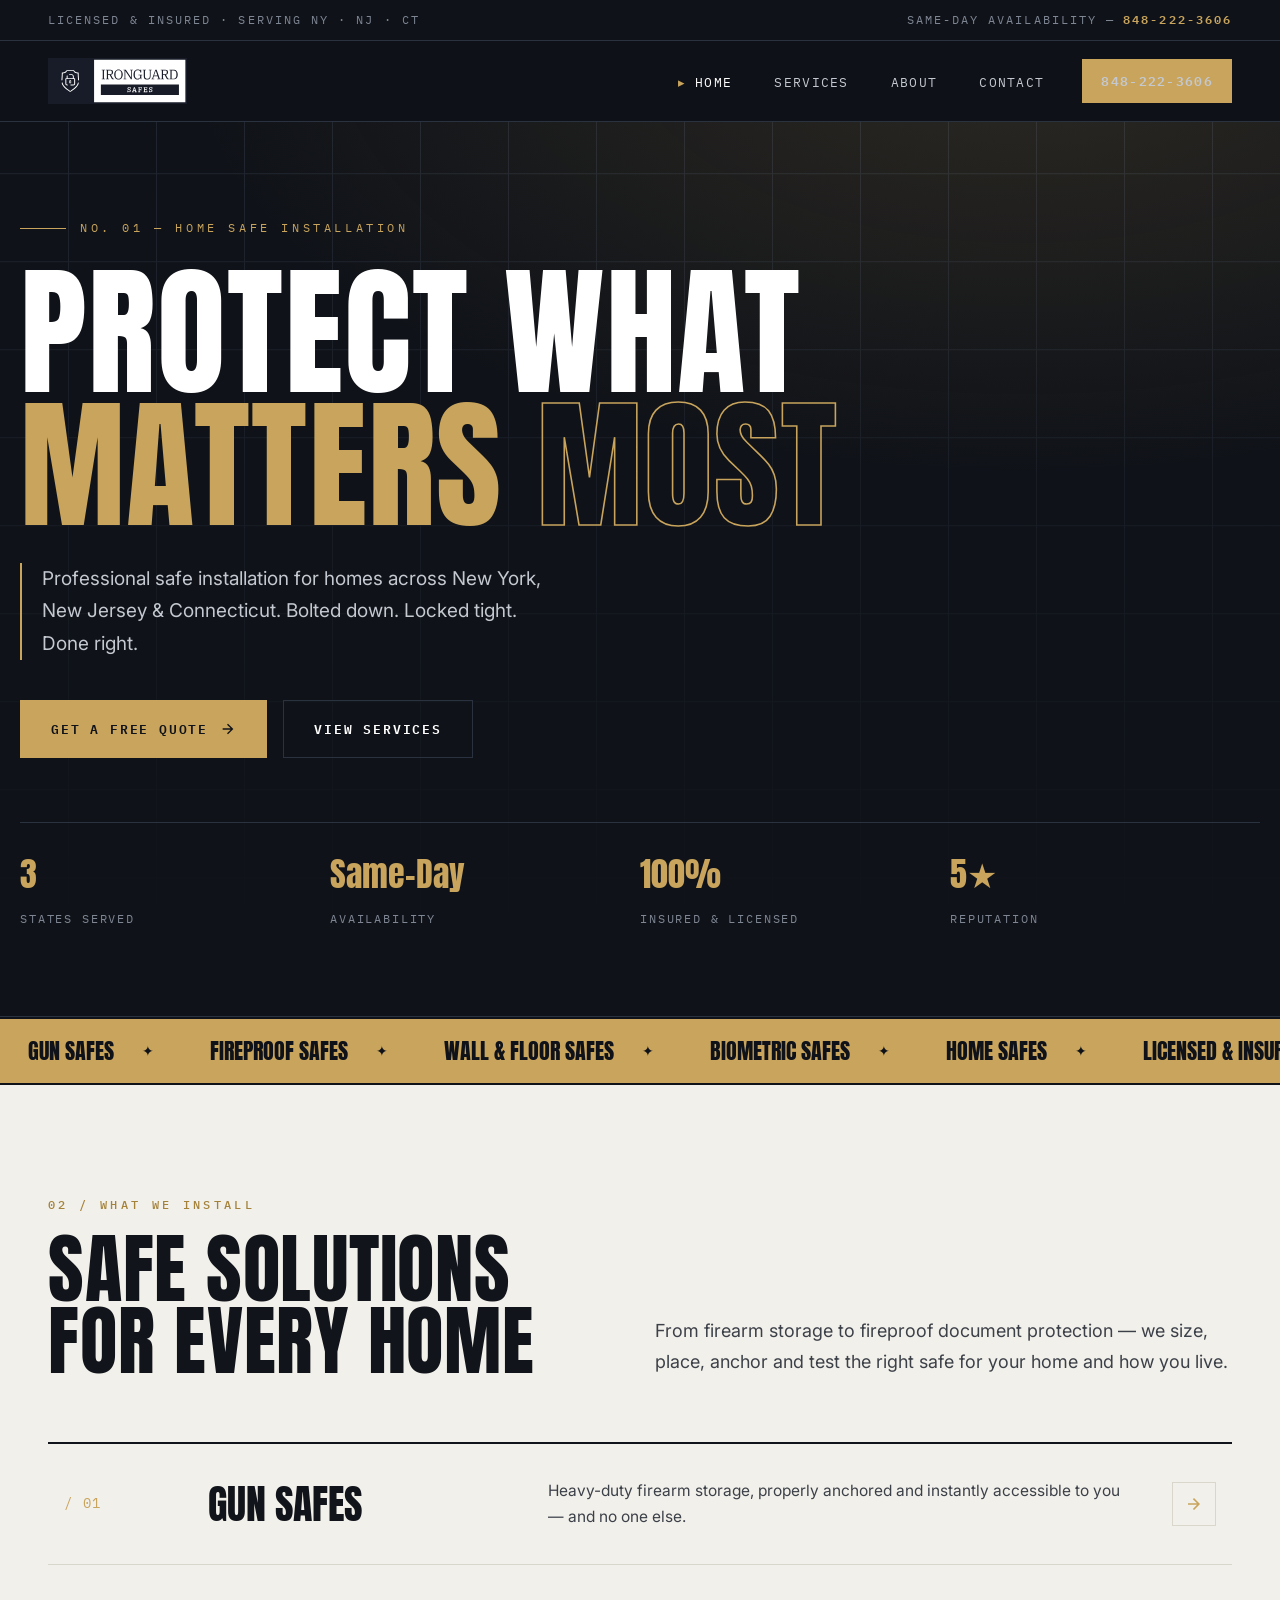
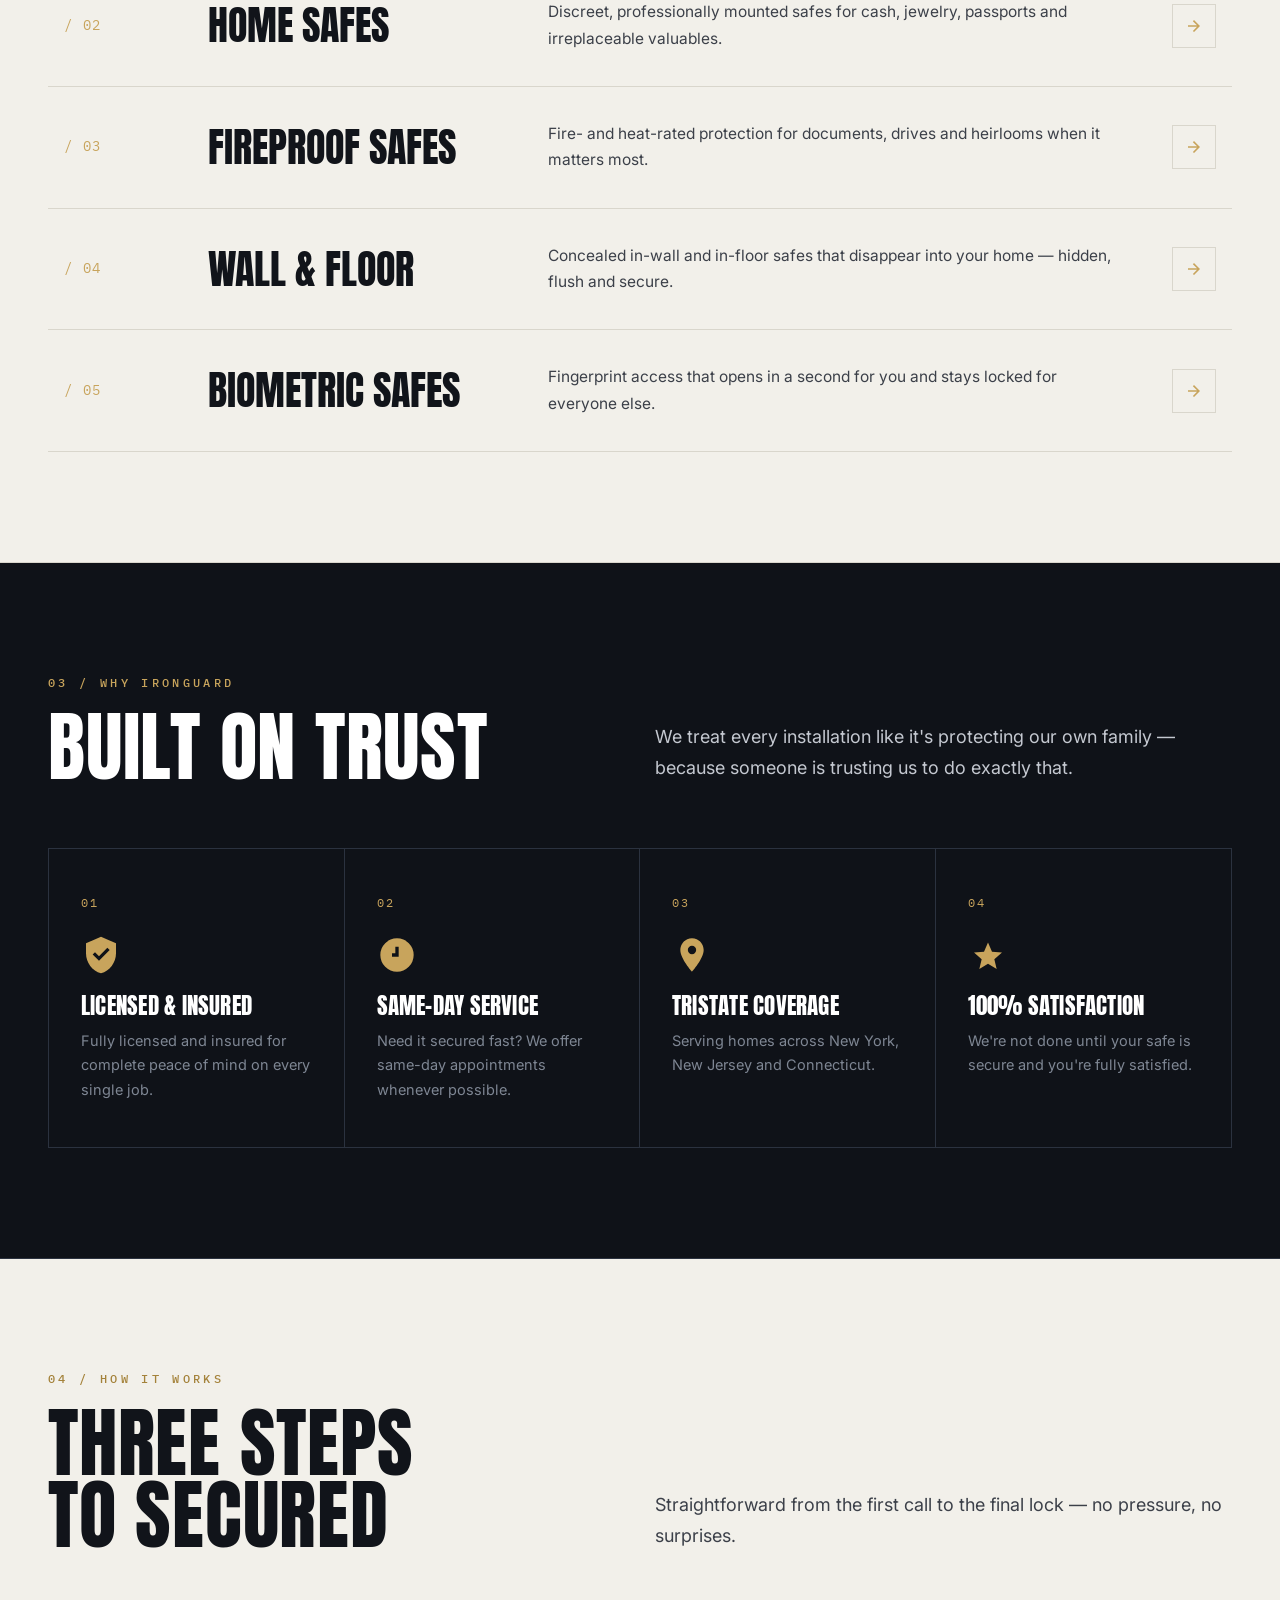
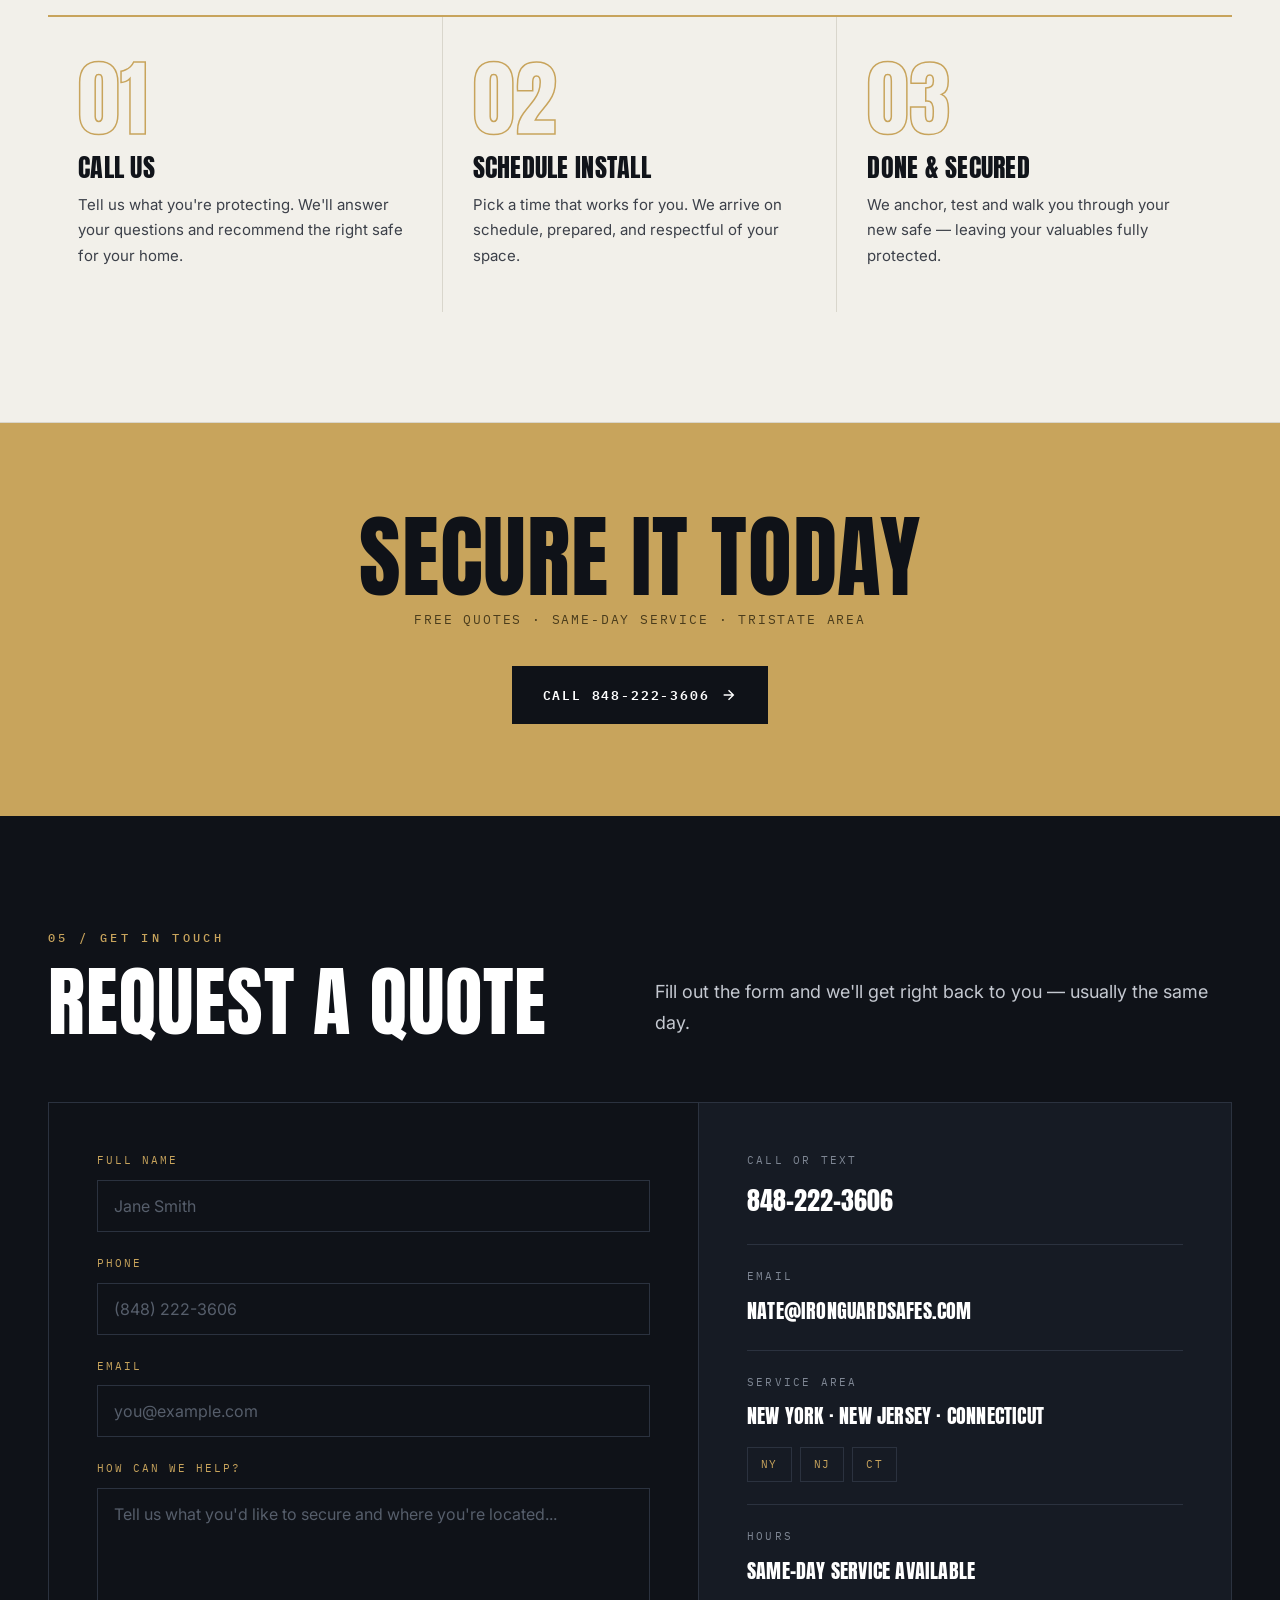
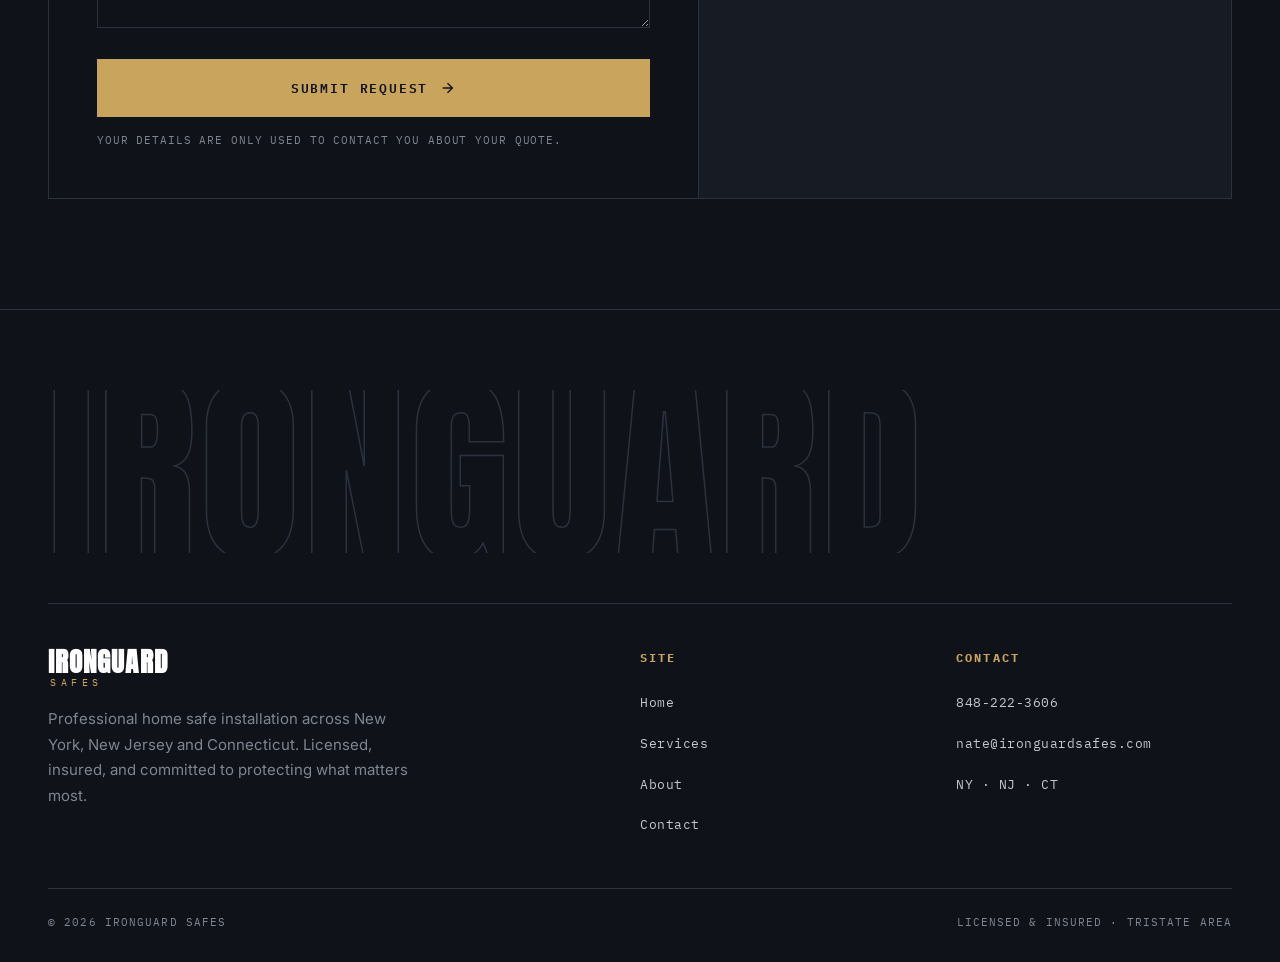
==== index.html @ 3b28a691 "Bold industrial redesign + real logo from PDF - All-new bold/industrial design system: Anton condens" ====
<!DOCTYPE html>
<html lang="en">
<head>
  <meta charset="UTF-8" />
  <meta name="viewport" content="width=device-width, initial-scale=1.0" />
  <title>Ironguard Safes — Professional Safe Installation | NY, NJ & CT</title>
  <meta name="description" content="Ironguard Safes — professional home safe installation across New York, New Jersey & Connecticut. Gun, fireproof, wall, floor & biometric safes. Licensed & insured. Call 848-222-3606." />
  <link rel="icon" type="image/svg+xml" href="assets/images/favicon.svg" />
  <link rel="preconnect" href="https://fonts.googleapis.com" />
  <link rel="preconnect" href="https://fonts.gstatic.com" crossorigin />
  <link href="https://fonts.googleapis.com/css2?family=Anton&family=IBM+Plex+Mono:wght@400;500;600&family=Inter:wght@400;500;600;700&display=swap" rel="stylesheet" />
  <link rel="stylesheet" href="assets/css/style.css" />
</head>
<body>

  <!-- ===== TOP BAR ===== -->
  <div class="topbar">
    <div class="wrap topbar__inner">
      <span class="hide-sm">Licensed &amp; Insured · Serving NY · NJ · CT</span>
      <span>Same-Day Availability — <a href="tel:8482223606"><b>848-222-3606</b></a></span>
    </div>
  </div>

  <!-- ===== NAV ===== -->
  <header class="nav" id="top">
    <div class="wrap nav__inner">
      <a href="index.html" class="nav__logo" aria-label="Ironguard Safes home">
        <img src="assets/images/logo.svg" alt="Ironguard Safes" />
      </a>
      <nav>
        <ul class="nav__menu" id="navMenu">
          <li><a href="index.html" class="active">Home</a></li>
          <li><a href="services.html">Services</a></li>
          <li><a href="about.html">About</a></li>
          <li><a href="contact.html">Contact</a></li>
          <li class="nav__phone"><a href="tel:8482223606" class="btn btn--gold">848-222-3606</a></li>
        </ul>
      </nav>
      <button class="nav__toggle" id="navToggle" aria-label="Toggle menu" aria-expanded="false" aria-controls="navMenu">
        <span></span><span></span><span></span>
      </button>
    </div>
  </header>

  <!-- ===== HERO ===== -->
  <section class="hero">
    <div class="wrap hero__inner">
      <div class="hero__index">No. 01 — Home Safe Installation</div>
      <h1>Protect What <em>Matters</em> <span class="out">Most</span></h1>
      <p class="hero__lead">Professional safe installation for homes across New York, New Jersey &amp; Connecticut. Bolted down. Locked tight. Done right.</p>
      <div class="hero__actions">
        <a href="contact.html#contact" class="btn btn--gold">Get a Free Quote <svg viewBox="0 0 24 24"><path fill="currentColor" d="M4 11v2h12l-5.5 5.5L12 20l8-8-8-8-1.5 1.5L16 11z"/></svg></a>
        <a href="services.html" class="btn btn--ghost">View Services</a>
      </div>
      <dl class="hero__meta">
        <div><dt>3</dt><dd>States Served</dd></div>
        <div><dt>Same-Day</dt><dd>Availability</dd></div>
        <div><dt>100%</dt><dd>Insured &amp; Licensed</dd></div>
        <div><dt>5★</dt><dd>Reputation</dd></div>
      </dl>
    </div>
  </section>

  <!-- ===== MARQUEE ===== -->
  <div class="marquee" aria-hidden="true">
    <div class="marquee__track">
      <span>Gun Safes</span><span>Fireproof Safes</span><span>Wall &amp; Floor Safes</span><span>Biometric Safes</span><span>Home Safes</span><span>Licensed &amp; Insured</span>
    </div>
  </div>

  <!-- ===== SERVICES ===== -->
  <section class="sec sec--light" id="services">
    <div class="wrap">
      <div class="sec__head reveal">
        <div>
          <span class="label">02 / What We Install</span>
          <h2 class="sec__title">Safe Solutions<br>For Every Home</h2>
        </div>
        <p class="sec__intro">From firearm storage to fireproof document protection — we size, place, anchor and test the right safe for your home and how you live.</p>
      </div>

      <div class="ledger reveal">
        <a class="row" href="services.html#gun">
          <span class="row__num">/ 01</span>
          <span class="row__name">Gun Safes</span>
          <span class="row__desc">Heavy-duty firearm storage, properly anchored and instantly accessible to you — and no one else.</span>
          <span class="row__go"><svg viewBox="0 0 24 24"><path d="M4 11v2h12l-5.5 5.5L12 20l8-8-8-8-1.5 1.5L16 11z"/></svg></span>
        </a>
        <a class="row" href="services.html#home">
          <span class="row__num">/ 02</span>
          <span class="row__name">Home Safes</span>
          <span class="row__desc">Discreet, professionally mounted safes for cash, jewelry, passports and irreplaceable valuables.</span>
          <span class="row__go"><svg viewBox="0 0 24 24"><path d="M4 11v2h12l-5.5 5.5L12 20l8-8-8-8-1.5 1.5L16 11z"/></svg></span>
        </a>
        <a class="row" href="services.html#fireproof">
          <span class="row__num">/ 03</span>
          <span class="row__name">Fireproof Safes</span>
          <span class="row__desc">Fire- and heat-rated protection for documents, drives and heirlooms when it matters most.</span>
          <span class="row__go"><svg viewBox="0 0 24 24"><path d="M4 11v2h12l-5.5 5.5L12 20l8-8-8-8-1.5 1.5L16 11z"/></svg></span>
        </a>
        <a class="row" href="services.html#wall">
          <span class="row__num">/ 04</span>
          <span class="row__name">Wall &amp; Floor</span>
          <span class="row__desc">Concealed in-wall and in-floor safes that disappear into your home — hidden, flush and secure.</span>
          <span class="row__go"><svg viewBox="0 0 24 24"><path d="M4 11v2h12l-5.5 5.5L12 20l8-8-8-8-1.5 1.5L16 11z"/></svg></span>
        </a>
        <a class="row" href="services.html#biometric">
          <span class="row__num">/ 05</span>
          <span class="row__name">Biometric Safes</span>
          <span class="row__desc">Fingerprint access that opens in a second for you and stays locked for everyone else.</span>
          <span class="row__go"><svg viewBox="0 0 24 24"><path d="M4 11v2h12l-5.5 5.5L12 20l8-8-8-8-1.5 1.5L16 11z"/></svg></span>
        </a>
      </div>
    </div>
  </section>

  <!-- ===== WHY ===== -->
  <section class="sec">
    <div class="wrap">
      <div class="sec__head reveal">
        <div>
          <span class="label">03 / Why Ironguard</span>
          <h2 class="sec__title">Built On Trust</h2>
        </div>
        <p class="sec__intro">We treat every installation like it's protecting our own family — because someone is trusting us to do exactly that.</p>
      </div>
      <div class="grid4 reveal">
        <div class="cell">
          <div class="cell__n">01</div>
          <div class="cell__ic"><svg viewBox="0 0 24 24"><path d="M12 1 3 5v6c0 5.5 3.8 10.7 9 12 5.2-1.3 9-6.5 9-12V5l-9-4zm-1.2 14.5L7 11.7l1.4-1.4 2.4 2.4 5-5L17.2 9l-6.4 6.5z"/></svg></div>
          <h3>Licensed &amp; Insured</h3>
          <p>Fully licensed and insured for complete peace of mind on every single job.</p>
        </div>
        <div class="cell">
          <div class="cell__n">02</div>
          <div class="cell__ic"><svg viewBox="0 0 24 24"><path d="M12 2a10 10 0 1 0 0 20 10 10 0 0 0 0-20zm1 11h-4v-2h2V7h2v6z"/></svg></div>
          <h3>Same-Day Service</h3>
          <p>Need it secured fast? We offer same-day appointments whenever possible.</p>
        </div>
        <div class="cell">
          <div class="cell__n">03</div>
          <div class="cell__ic"><svg viewBox="0 0 24 24"><path d="M12 2C8.1 2 5 5.1 5 9c0 5.2 7 13 7 13s7-7.8 7-13c0-3.9-3.1-7-7-7zm0 9.5A2.5 2.5 0 1 1 12 6.5a2.5 2.5 0 0 1 0 5z"/></svg></div>
          <h3>Tristate Coverage</h3>
          <p>Serving homes across New York, New Jersey and Connecticut.</p>
        </div>
        <div class="cell">
          <div class="cell__n">04</div>
          <div class="cell__ic"><svg viewBox="0 0 24 24"><path d="m12 17.3 5.2 3.1-1.4-5.9 4.6-4-6-.5L12 4.5 9.6 10l-6 .5 4.6 4-1.4 5.9z"/></svg></div>
          <h3>100% Satisfaction</h3>
          <p>We're not done until your safe is secure and you're fully satisfied.</p>
        </div>
      </div>
    </div>
  </section>

  <!-- ===== PROCESS ===== -->
  <section class="sec sec--light">
    <div class="wrap">
      <div class="sec__head reveal">
        <div>
          <span class="label">04 / How It Works</span>
          <h2 class="sec__title">Three Steps<br>To Secured</h2>
        </div>
        <p class="sec__intro">Straightforward from the first call to the final lock — no pressure, no surprises.</p>
      </div>
      <div class="steps reveal">
        <div class="step">
          <div class="step__n">01</div>
          <h3>Call Us</h3>
          <p>Tell us what you're protecting. We'll answer your questions and recommend the right safe for your home.</p>
        </div>
        <div class="step">
          <div class="step__n">02</div>
          <h3>Schedule Install</h3>
          <p>Pick a time that works for you. We arrive on schedule, prepared, and respectful of your space.</p>
        </div>
        <div class="step">
          <div class="step__n">03</div>
          <h3>Done &amp; Secured</h3>
          <p>We anchor, test and walk you through your new safe — leaving your valuables fully protected.</p>
        </div>
      </div>
    </div>
  </section>

  <!-- ===== CTA ===== -->
  <section class="cta">
    <div class="wrap">
      <h2>Secure It Today</h2>
      <p>Free quotes · Same-day service · Tristate area</p>
      <a href="tel:8482223606" class="btn btn--dark">Call 848-222-3606 <svg viewBox="0 0 24 24"><path fill="currentColor" d="M4 11v2h12l-5.5 5.5L12 20l8-8-8-8-1.5 1.5L16 11z"/></svg></a>
    </div>
  </section>

  <!-- ===== CONTACT ===== -->
  <section class="sec" id="contact">
    <div class="wrap">
      <div class="sec__head reveal">
        <div>
          <span class="label">05 / Get In Touch</span>
          <h2 class="sec__title">Request A Quote</h2>
        </div>
        <p class="sec__intro">Fill out the form and we'll get right back to you — usually the same day.</p>
      </div>

      <div class="contact reveal">
        <form class="contact__form" id="contactForm" novalidate>
          <div class="form-msg form-ok">Received. We'll be in touch shortly.</div>
          <div class="form-msg form-err"></div>
          <div class="hp" aria-hidden="true"><label for="company">Company</label><input type="text" id="company" name="company" tabindex="-1" autocomplete="off" /></div>
          <div class="field"><label for="name">Full Name</label><input type="text" id="name" name="name" placeholder="Jane Smith" required /></div>
          <div class="field"><label for="phone">Phone</label><input type="tel" id="phone" name="phone" placeholder="(848) 222-3606" required /></div>
          <div class="field"><label for="email">Email</label><input type="email" id="email" name="email" placeholder="you@example.com" required /></div>
          <div class="field"><label for="message">How Can We Help?</label><textarea id="message" name="message" placeholder="Tell us what you'd like to secure and where you're located..." required></textarea></div>
          <button type="submit" class="btn btn--gold">Submit Request <svg viewBox="0 0 24 24"><path fill="currentColor" d="M4 11v2h12l-5.5 5.5L12 20l8-8-8-8-1.5 1.5L16 11z"/></svg></button>
          <p class="form-note">Your details are only used to contact you about your quote.</p>
        </form>

        <aside class="contact__aside">
          <div class="cinfo">
            <div class="cinfo__item">
              <div class="cinfo__k">Call or Text</div>
              <a class="cinfo__v" href="tel:8482223606">848-222-3606</a>
            </div>
            <div class="cinfo__item">
              <div class="cinfo__k">Email</div>
              <a class="cinfo__v cinfo__v--sm" href="mailto:nate@ironguardsafes.com">nate@ironguardsafes.com</a>
            </div>
            <div class="cinfo__item">
              <div class="cinfo__k">Service Area</div>
              <div class="cinfo__v cinfo__v--sm">New York · New Jersey · Connecticut</div>
              <div class="tags"><span>NY</span><span>NJ</span><span>CT</span></div>
            </div>
            <div class="cinfo__item">
              <div class="cinfo__k">Hours</div>
              <div class="cinfo__v cinfo__v--sm">Same-Day Service Available</div>
            </div>
          </div>
        </aside>
      </div>
    </div>
  </section>

  <!-- ===== FOOTER ===== -->
  <footer class="footer">
    <div class="wrap">
      <div class="footer__big" aria-hidden="true">IRONGUARD</div>
      <div class="footer__grid">
        <div class="footer__about">
          <span class="wordmark"><b>IRONGUARD</b><span>SAFES</span></span>
          Professional home safe installation across New York, New Jersey and Connecticut. Licensed, insured, and committed to protecting what matters most.
        </div>
        <div>
          <h4>Site</h4>
          <ul>
            <li><a href="index.html">Home</a></li>
            <li><a href="services.html">Services</a></li>
            <li><a href="about.html">About</a></li>
            <li><a href="contact.html">Contact</a></li>
          </ul>
        </div>
        <div>
          <h4>Contact</h4>
          <ul>
            <li><a href="tel:8482223606">848-222-3606</a></li>
            <li><a href="mailto:nate@ironguardsafes.com">nate@ironguardsafes.com</a></li>
            <li><a href="contact.html">NY · NJ · CT</a></li>
          </ul>
        </div>
      </div>
      <div class="footer__bottom">
        <span>&copy; <span id="year">2026</span> Ironguard Safes</span>
        <span>Licensed &amp; Insured · Tristate Area</span>
      </div>
    </div>
  </footer>

  <script src="assets/js/main.js"></script>
</body>
</html>
---- assets/css/style.css ----
/* ===========================================================
   IRONGUARD SAFES — Bold Industrial Design System
   Steel-dark base · oversized condensed type · gridlines · gold
   =========================================================== */

:root {
  --ink:        #0f1218;   /* near-black steel */
  --steel:      #161b24;
  --steel-2:    #1c222d;
  --line:       #2b323f;    /* gridlines on dark */
  --line-lt:    #d9d6cc;    /* gridlines on light */
  --paper:      #f2f0ea;    /* warm off-white */
  --paper-2:    #e9e6dd;
  --gold:       #c8a45c;
  --gold-2:     #ddb96f;
  --gold-deep:  #a4823a;
  --txt-dark:   #11141a;
  --txt-body:   #c4c8d0;    /* body text on dark */
  --txt-mut:    #7e8693;
  --txt-onlt:   #3c4049;    /* body on light */
  --white:      #ffffff;
  --wrap:       1240px;
  --ease:       cubic-bezier(.4,0,.2,1);
  --mono:       "IBM Plex Mono", ui-monospace, "SFMono-Regular", Menlo, monospace;
  --disp:       "Anton", "Oswald", Impact, sans-serif;
  --sans:       "Inter", system-ui, "Helvetica Neue", Arial, sans-serif;
}

* , *::before, *::after { box-sizing: border-box; margin: 0; padding: 0; }
html { scroll-behavior: smooth; scroll-padding-top: 120px; -webkit-text-size-adjust: 100%; }
body {
  font-family: var(--sans); background: var(--ink); color: var(--txt-body);
  font-size: 17px; line-height: 1.7; -webkit-font-smoothing: antialiased;
}
img { max-width: 100%; display: block; }
a { color: inherit; text-decoration: none; }

.wrap { width: 100%; max-width: var(--wrap); margin: 0 auto; padding: 0 28px; }

h1,h2,h3 { font-family: var(--disp); font-weight: 400; line-height: .94; letter-spacing: .01em; text-transform: uppercase; color: #fff; }

/* mono label */
.label {
  font-family: var(--mono); font-size: 12px; letter-spacing: .28em; text-transform: uppercase;
  color: var(--gold); font-weight: 500;
}

/* ---------- Buttons ---------- */
.btn {
  display: inline-flex; align-items: center; gap: 12px;
  font-family: var(--mono); font-weight: 600; font-size: 13px; letter-spacing: .14em; text-transform: uppercase;
  padding: 17px 30px; border: 1.5px solid transparent; cursor: pointer; transition: all .2s var(--ease);
}
.btn svg { width: 16px; height: 16px; transition: transform .2s var(--ease); }
.btn:hover svg { transform: translateX(4px); }
.btn--gold { background: var(--gold); color: var(--ink); }
.btn--gold:hover { background: #fff; }
.btn--ghost { background: transparent; color: #fff; border-color: var(--line); }
.btn--ghost:hover { border-color: var(--gold); color: var(--gold); }
.btn--dark { background: var(--ink); color: #fff; }
.btn--dark:hover { background: var(--gold); color: var(--ink); }
.btn--dark:hover svg { transform: translateX(4px); }

/* ===========================================================
   Top utility strip + Nav
   =========================================================== */
.topbar {
  background: var(--ink); border-bottom: 1px solid var(--line);
  font-family: var(--mono); font-size: 11.5px; letter-spacing: .18em; text-transform: uppercase; color: var(--txt-mut);
}
.topbar__inner { display: flex; justify-content: space-between; align-items: center; height: 40px; gap: 20px; }
.topbar__inner span { display: inline-flex; align-items: center; gap: 8px; }
.topbar b { color: var(--gold); font-weight: 600; }
.topbar a:hover { color: #fff; }
.topbar .hide-sm { white-space: nowrap; overflow: hidden; }

.nav { position: sticky; top: 0; z-index: 1000; background: rgba(15,18,24,.92); backdrop-filter: blur(10px); border-bottom: 1px solid var(--line); }
.nav__inner { display: flex; align-items: center; justify-content: space-between; height: 80px; }
.nav__logo { display: flex; align-items: center; gap: 14px; }
.nav__logo img { height: 46px; width: auto; }
/* interim text wordmark */
.wordmark { display: flex; flex-direction: column; line-height: 1; }
.wordmark b { font-family: var(--disp); font-size: 27px; letter-spacing: .04em; color: #fff; }
.wordmark span { font-family: var(--mono); font-size: 10px; letter-spacing: .46em; color: var(--gold); margin-top: 3px; padding-left: 2px; }

.nav__menu { display: flex; align-items: center; gap: 6px; list-style: none; }
.nav__menu a {
  font-family: var(--mono); font-size: 13px; letter-spacing: .1em; text-transform: uppercase; color: var(--txt-body);
  padding: 10px 18px; transition: color .2s var(--ease); position: relative;
}
.nav__menu a:hover, .nav__menu a.active { color: #fff; }
.nav__menu a.active::before { content: "▸ "; color: var(--gold); }
.nav__phone { margin-left: 14px; }

.nav__toggle { display: none; flex-direction: column; gap: 5px; background: none; border: 0; cursor: pointer; padding: 8px; }
.nav__toggle span { width: 26px; height: 2px; background: #fff; transition: transform .3s var(--ease), opacity .3s var(--ease); }
.nav__toggle.open span:nth-child(1) { transform: translateY(7px) rotate(45deg); }
.nav__toggle.open span:nth-child(2) { opacity: 0; }
.nav__toggle.open span:nth-child(3) { transform: translateY(-7px) rotate(-45deg); }

/* ===========================================================
   Hero
   =========================================================== */
.hero {
  position: relative; background: var(--ink); overflow: hidden;
  border-bottom: 1px solid var(--line);
  background-image:
    linear-gradient(var(--line) 1px, transparent 1px),
    linear-gradient(90deg, var(--line) 1px, transparent 1px);
  background-size: 100% 88px, 88px 100%;
  background-position: center;
}
.hero::before {
  content: ""; position: absolute; inset: 0;
  background: radial-gradient(120% 90% at 80% -10%, rgba(200,164,92,.16), transparent 55%),
              linear-gradient(180deg, rgba(15,18,24,.4), var(--ink) 92%);
  pointer-events: none;
}
.hero__inner { position: relative; z-index: 2; padding: 96px 0 88px; }
.hero__index { font-family: var(--mono); font-size: 12px; letter-spacing: .3em; color: var(--gold); text-transform: uppercase; margin-bottom: 28px; display: flex; align-items: center; gap: 14px; }
.hero__index::before { content: ""; width: 46px; height: 1px; background: var(--gold); }
.hero h1 { font-size: clamp(52px, 11vw, 168px); color: #fff; max-width: 14ch; }
.hero h1 em { font-style: normal; color: var(--gold); -webkit-text-stroke: 0; }
.hero h1 .out { color: transparent; -webkit-text-stroke: 1.6px var(--gold); }
.hero__lead { max-width: 540px; font-size: 19px; color: var(--txt-body); margin: 32px 0 40px; padding-left: 20px; border-left: 2px solid var(--gold); }
.hero__actions { display: flex; flex-wrap: wrap; gap: 16px; }
.hero__meta { display: flex; flex-wrap: wrap; gap: 0; margin-top: 64px; border-top: 1px solid var(--line); }
.hero__meta div { flex: 1; min-width: 150px; padding: 22px 24px 0 0; }
.hero__meta dt { font-family: var(--disp); font-size: 34px; color: var(--gold); }
.hero__meta dd { font-family: var(--mono); font-size: 11.5px; letter-spacing: .16em; text-transform: uppercase; color: var(--txt-mut); margin-top: 6px; }

/* ===========================================================
   Marquee strip
   =========================================================== */
.marquee { background: var(--gold); color: var(--ink); overflow: hidden; border-block: 2px solid var(--ink); }
.marquee__track { display: flex; gap: 0; white-space: nowrap; animation: scroll 28s linear infinite; }
.marquee__track span { font-family: var(--disp); font-size: 22px; text-transform: uppercase; padding: 13px 28px; display: inline-flex; align-items: center; gap: 28px; }
.marquee__track span::after { content: "✦"; font-size: 14px; }
@keyframes scroll { to { transform: translateX(-50%); } }

/* ===========================================================
   Section scaffolding
   =========================================================== */
.sec { padding: 110px 0; border-bottom: 1px solid var(--line); }
.sec--light { background: var(--paper); color: var(--txt-onlt); border-bottom-color: var(--line-lt); }
.sec--light h1, .sec--light h2, .sec--light h3 { color: var(--txt-dark); }
.sec--light .label { color: var(--gold-deep); }
.sec__head { display: grid; grid-template-columns: 1fr 1fr; gap: 30px; align-items: end; margin-bottom: 64px; }
.sec__head .label { display: block; margin-bottom: 18px; }
.sec__title { font-size: clamp(36px, 6vw, 78px); }
.sec__intro { font-size: 18px; color: var(--txt-body); }
.sec--light .sec__intro { color: var(--txt-onlt); }
@media (max-width: 800px){ .sec__head { grid-template-columns: 1fr; align-items: start; } }

/* ===========================================================
   Services — heavy list / ledger
   =========================================================== */
.ledger { border-top: 1px solid var(--line); }
.sec--light .ledger { border-top-color: var(--txt-dark); border-top-width: 2px; }
.row {
  display: grid; grid-template-columns: 120px 1.1fr 2fr 70px; align-items: center; gap: 24px;
  padding: 34px 16px; border-bottom: 1px solid var(--line); cursor: default;
  transition: background .25s var(--ease), color .25s var(--ease), padding .25s var(--ease);
}
.sec--light .row { border-bottom-color: var(--line-lt); }
.row__num { font-family: var(--mono); font-size: 14px; color: var(--gold); letter-spacing: .1em; }
.row__name { font-family: var(--disp); font-size: clamp(26px, 3.4vw, 40px); text-transform: uppercase; line-height: .96; }
.sec--light .row__name { color: var(--txt-dark); }
.row__desc { font-size: 15.5px; color: var(--txt-mut); }
.sec--light .row__desc { color: var(--txt-onlt); }
.row__go { justify-self: end; width: 44px; height: 44px; border: 1.5px solid var(--line); display: flex; align-items: center; justify-content: center; transition: all .25s var(--ease); }
.row__go svg { width: 18px; height: 18px; fill: var(--gold); transition: transform .25s var(--ease); }
.sec--light .row__go { border-color: var(--line-lt); }
.row:hover { background: var(--gold); color: var(--ink); padding-left: 28px; padding-right: 28px; }
.row:hover .row__num, .row:hover .row__desc, .row:hover .row__name { color: var(--ink); }
.row:hover .row__go { border-color: var(--ink); background: var(--ink); }
.row:hover .row__go svg { fill: var(--gold); transform: translateX(3px); }
@media (max-width: 820px){
  .row { grid-template-columns: 70px 1fr; gap: 6px 18px; }
  .row__desc { grid-column: 2; }
  .row__go { display: none; }
}

/* ===========================================================
   Feature band (why us)
   =========================================================== */
.grid4 { display: grid; grid-template-columns: repeat(4, 1fr); border: 1px solid var(--line); }
.sec--light .grid4 { border-color: var(--line-lt); }
.cell { padding: 44px 32px; border-right: 1px solid var(--line); position: relative; transition: background .25s var(--ease); }
.sec--light .cell { border-right-color: var(--line-lt); }
.grid4 .cell:last-child { border-right: 0; }
.cell:hover { background: var(--steel); }
.sec--light .cell:hover { background: var(--paper-2); }
.cell__n { font-family: var(--mono); font-size: 12px; color: var(--gold); letter-spacing: .2em; }
.cell__ic { width: 40px; height: 40px; margin: 22px 0 20px; }
.cell__ic svg { width: 100%; height: 100%; fill: var(--gold); }
.cell h3 { font-size: 23px; margin-bottom: 12px; }
.sec--light .cell h3 { color: var(--txt-dark); }
.cell p { font-size: 14.5px; color: var(--txt-mut); }
.sec--light .cell p { color: var(--txt-onlt); }
@media (max-width: 900px){ .grid4 { grid-template-columns: 1fr 1fr; } .cell:nth-child(2){ border-right:0; } .cell { border-bottom: 1px solid var(--line); } }
@media (max-width: 560px){ .grid4 { grid-template-columns: 1fr; } .cell { border-right: 0; } }

/* ===========================================================
   Process (how it works)
   =========================================================== */
.steps { display: grid; grid-template-columns: repeat(3, 1fr); gap: 0; border-top: 2px solid var(--gold); }
.step { padding: 40px 30px 44px; border-right: 1px solid var(--line); }
.sec--light .step { border-right-color: var(--line-lt); }
.steps .step:last-child { border-right: 0; }
.step__n { font-family: var(--disp); font-size: 84px; color: transparent; -webkit-text-stroke: 1.5px var(--gold); line-height: 1; }
.step h3 { font-size: 26px; margin: 14px 0 12px; }
.sec--light .step h3 { color: var(--txt-dark); }
.step p { font-size: 15px; color: var(--txt-mut); }
.sec--light .step p { color: var(--txt-onlt); }
@media (max-width: 800px){ .steps { grid-template-columns: 1fr; } .step { border-right: 0; border-bottom: 1px solid var(--line); } }

/* ===========================================================
   CTA block
   =========================================================== */
.cta { background: var(--gold); color: var(--ink); text-align: center; padding: 92px 0; border-bottom: 2px solid var(--ink); }
.cta h2 { color: var(--ink); font-size: clamp(38px, 7vw, 92px); margin-bottom: 10px; }
.cta p { font-family: var(--mono); font-size: 13px; letter-spacing: .14em; text-transform: uppercase; color: #4a3c1c; margin-bottom: 34px; }

/* ===========================================================
   Banner (interior pages)
   =========================================================== */
.banner {
  background: var(--ink); border-bottom: 1px solid var(--line); padding: 90px 0 70px; position: relative; overflow: hidden;
  background-image: linear-gradient(var(--line) 1px, transparent 1px), linear-gradient(90deg, var(--line) 1px, transparent 1px);
  background-size: 100% 80px, 80px 100%;
}
.banner::before { content: ""; position: absolute; inset: 0; background: radial-gradient(100% 100% at 90% 0, rgba(200,164,92,.16), transparent 55%); }
.banner__inner { position: relative; z-index: 2; }
.crumbs { font-family: var(--mono); font-size: 12px; letter-spacing: .2em; text-transform: uppercase; color: var(--txt-mut); margin-bottom: 22px; }
.crumbs a:hover { color: var(--gold); }
.crumbs b { color: var(--gold); font-weight: 500; }
.banner h1 { font-size: clamp(46px, 9vw, 120px); color: #fff; }
.banner p { max-width: 560px; margin-top: 22px; font-size: 18px; color: var(--txt-body); padding-left: 20px; border-left: 2px solid var(--gold); }

/* ===========================================================
   Services detail (services page)
   =========================================================== */
.svc { display: grid; grid-template-columns: 160px 1fr; gap: 30px; padding: 50px 0; border-bottom: 1px solid var(--line); }
.svc__id { font-family: var(--disp); font-size: 64px; color: transparent; -webkit-text-stroke: 1.4px var(--gold); line-height: .9; }
.svc__id small { display: block; font-family: var(--mono); font-size: 11px; letter-spacing: .2em; color: var(--gold); -webkit-text-stroke: 0; margin-top: 12px; }
.svc h3 { font-size: clamp(30px, 4vw, 48px); margin-bottom: 16px; }
.svc p { font-size: 16.5px; color: var(--txt-body); max-width: 760px; margin-bottom: 22px; }
.svc ul { list-style: none; display: grid; grid-template-columns: 1fr 1fr; gap: 12px 30px; max-width: 760px; }
.svc li { font-family: var(--mono); font-size: 13px; letter-spacing: .04em; text-transform: uppercase; color: var(--txt-body); display: flex; gap: 12px; align-items: baseline; }
.svc li::before { content: "—"; color: var(--gold); }
@media (max-width: 720px){ .svc { grid-template-columns: 1fr; gap: 16px; } .svc ul { grid-template-columns: 1fr; } }

/* ===========================================================
   About
   =========================================================== */
.bio { display: grid; grid-template-columns: 0.9fr 1.4fr; gap: 56px; }
.bio__side { border: 1px solid var(--line); padding: 38px 32px; align-self: start; position: sticky; top: 120px; }
.bio__side .label { display: block; margin-bottom: 18px; }
.bio__side .name { font-family: var(--disp); font-size: 40px; color: #fff; line-height: .96; }
.bio__side .role { font-family: var(--mono); font-size: 12px; letter-spacing: .2em; text-transform: uppercase; color: var(--gold); margin-top: 10px; }
.bio__side ul { list-style: none; margin-top: 28px; border-top: 1px solid var(--line); }
.bio__side li { font-family: var(--mono); font-size: 12.5px; letter-spacing: .08em; text-transform: uppercase; color: var(--txt-mut); padding: 14px 0; border-bottom: 1px solid var(--line); display: flex; justify-content: space-between; gap: 12px; }
.bio__side li b { color: var(--gold); font-weight: 500; }
.bio__body h2 { font-size: clamp(30px, 4.4vw, 56px); margin-bottom: 26px; }
.bio__body p { font-size: 17.5px; color: var(--txt-body); margin-bottom: 20px; }
.bio__body em { color: #fff; font-style: italic; }
.bio__sign { font-family: var(--disp); font-size: 30px; color: var(--gold); margin-top: 10px; }
@media (max-width: 860px){ .bio { grid-template-columns: 1fr; gap: 36px; } .bio__side { position: static; } }

/* ===========================================================
   Contact
   =========================================================== */
.contact { display: grid; grid-template-columns: 1.1fr .9fr; gap: 0; border: 1px solid var(--line); }
.contact__form { padding: 48px; border-right: 1px solid var(--line); }
.contact__aside { padding: 48px; background: var(--steel); }
.field { margin-bottom: 22px; }
.field label { display: block; font-family: var(--mono); font-size: 11px; letter-spacing: .18em; text-transform: uppercase; color: var(--gold); margin-bottom: 10px; }
.field input, .field textarea {
  width: 100%; font-family: var(--sans); font-size: 16px; color: #fff; background: var(--ink);
  border: 1px solid var(--line); padding: 15px 16px; transition: border-color .2s var(--ease);
}
.field input::placeholder, .field textarea::placeholder { color: #565e6b; }
.field input:focus, .field textarea:focus { outline: none; border-color: var(--gold); }
.field textarea { resize: vertical; min-height: 140px; }
.contact__form .btn { width: 100%; justify-content: center; }
.form-note { font-family: var(--mono); font-size: 11px; letter-spacing: .08em; color: var(--txt-mut); margin-top: 14px; text-transform: uppercase; }
.form-msg { display: none; padding: 14px 16px; font-family: var(--mono); font-size: 13px; letter-spacing: .04em; margin-bottom: 20px; }
.form-msg.show { display: block; }
.form-ok { border: 1px solid #3c6e4a; color: #7fd396; background: rgba(60,110,74,.12); }
.form-err { border: 1px solid #8a3b3b; color: #e08b8b; background: rgba(138,59,59,.12); }
.hp { position: absolute; left: -9999px; width: 1px; height: 1px; overflow: hidden; }

.cinfo { display: grid; gap: 0; }
.cinfo__item { padding: 22px 0; border-bottom: 1px solid var(--line); }
.cinfo__item:first-child { padding-top: 0; }
.cinfo__item:last-child { border-bottom: 0; padding-bottom: 0; }
.cinfo__k { font-family: var(--mono); font-size: 11px; letter-spacing: .2em; text-transform: uppercase; color: var(--txt-mut); margin-bottom: 8px; }
.cinfo__v { font-family: var(--disp); font-size: 26px; color: #fff; text-transform: uppercase; }
a.cinfo__v:hover { color: var(--gold); }
.cinfo__v--sm { font-size: 20px; letter-spacing: .01em; }
.tags { display: flex; flex-wrap: wrap; gap: 8px; margin-top: 14px; }
.tags span { font-family: var(--mono); font-size: 11px; letter-spacing: .12em; text-transform: uppercase; color: var(--gold); border: 1px solid var(--line); padding: 7px 13px; }
@media (max-width: 820px){ .contact { grid-template-columns: 1fr; } .contact__form { border-right: 0; border-bottom: 1px solid var(--line); } .contact__form, .contact__aside { padding: 32px; } }

/* ===========================================================
   Footer
   =========================================================== */
.footer { background: var(--ink); padding: 80px 0 30px; }
.footer__big { font-family: var(--disp); font-size: clamp(60px, 16vw, 220px); color: transparent; -webkit-text-stroke: 1.5px var(--line); line-height: .8; letter-spacing: .02em; margin-bottom: 50px; overflow: hidden; }
.footer__grid { display: grid; grid-template-columns: 2fr 1fr 1fr; gap: 40px; border-top: 1px solid var(--line); padding-top: 44px; }
.footer__about { max-width: 360px; font-size: 15px; color: var(--txt-mut); }
.footer__about .wordmark { margin-bottom: 18px; }
.footer h4 { font-family: var(--mono); font-size: 12px; letter-spacing: .18em; text-transform: uppercase; color: var(--gold); margin-bottom: 18px; }
.footer ul { list-style: none; display: grid; gap: 12px; }
.footer a { font-family: var(--mono); font-size: 13px; letter-spacing: .04em; color: var(--txt-body); }
.footer a:hover { color: var(--gold); }
.footer__bottom { display: flex; justify-content: space-between; flex-wrap: wrap; gap: 10px; margin-top: 50px; padding-top: 24px; border-top: 1px solid var(--line); font-family: var(--mono); font-size: 11px; letter-spacing: .1em; text-transform: uppercase; color: var(--txt-mut); }
@media (max-width: 760px){ .footer__grid { grid-template-columns: 1fr; gap: 32px; } }

/* ---------- Reveal ---------- */
.reveal { opacity: 0; transform: translateY(30px); transition: opacity .7s var(--ease), transform .7s var(--ease); }
.reveal.in { opacity: 1; transform: none; }
@media (prefers-reduced-motion: reduce){ html { scroll-behavior: auto; } .reveal { opacity: 1; transform: none; transition: none; } .marquee__track { animation: none; } }

/* ===========================================================
   Responsive nav
   =========================================================== */
@media (max-width: 880px){
  .sec { padding: 72px 0; }
  .topbar .hide-sm { display: none; }
  .nav__toggle { display: flex; }
  .nav__menu {
    position: fixed; top: 120px; left: 0; right: 0; flex-direction: column; align-items: stretch; gap: 0;
    background: var(--steel); border-bottom: 1px solid var(--line); padding: 8px 0;
    transform: translateY(-130%); transition: transform .35s var(--ease);
  }
  .nav__menu.open { transform: translateY(0); }
  .nav__menu a { padding: 16px 28px; border-bottom: 1px solid var(--line); }
  .nav__phone { margin: 12px 28px; }
}
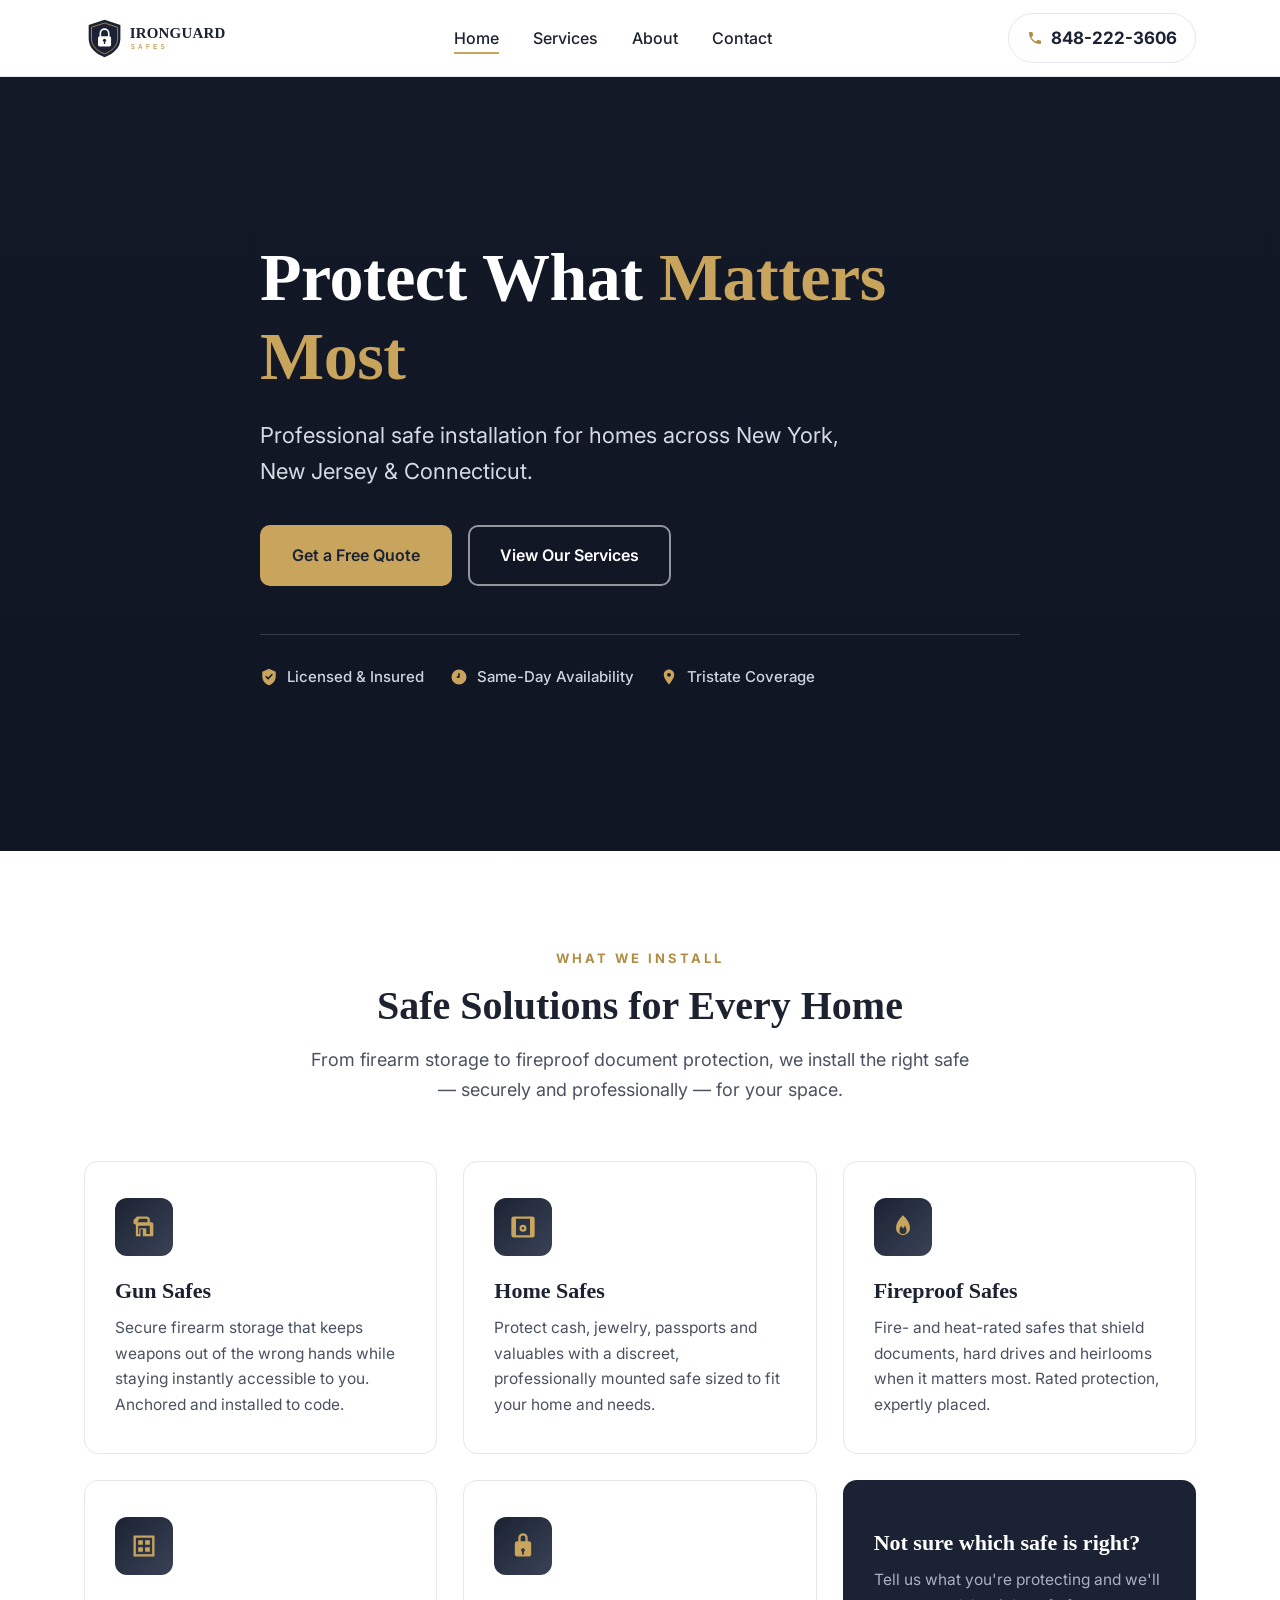
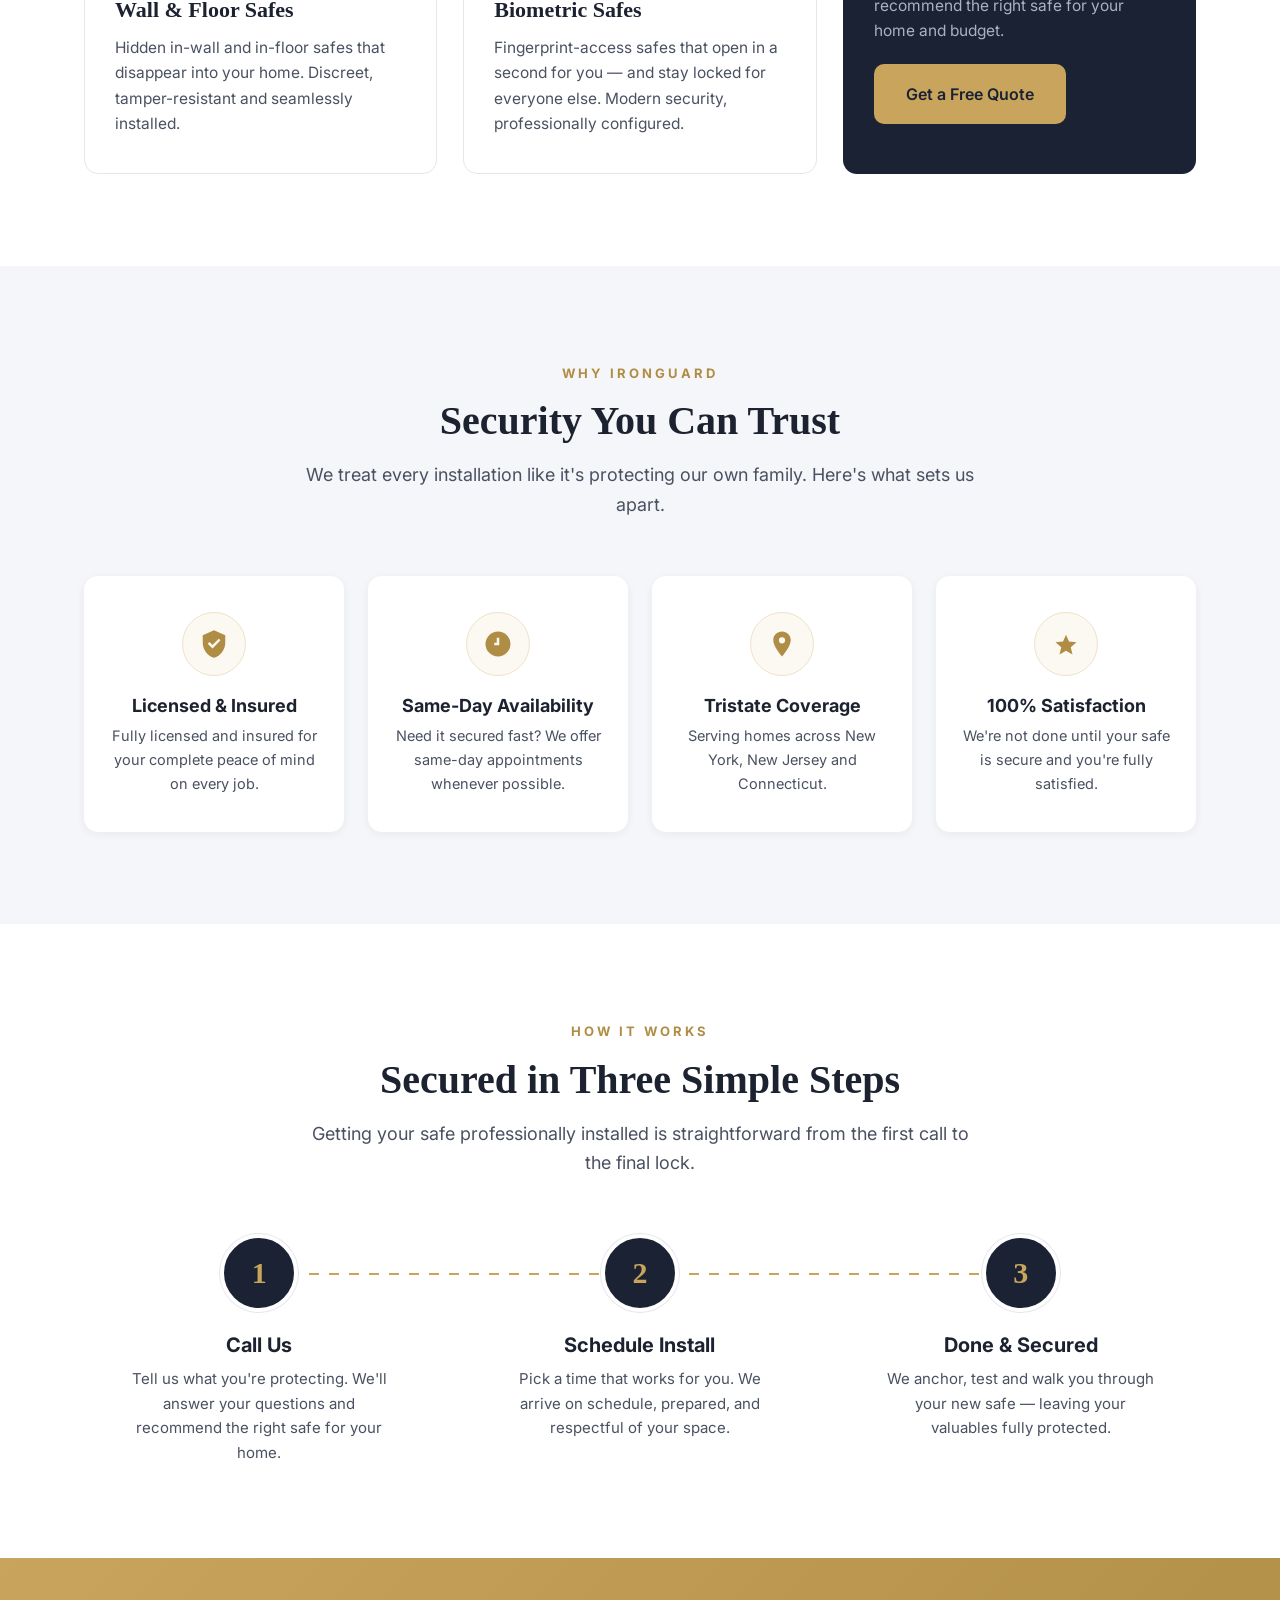
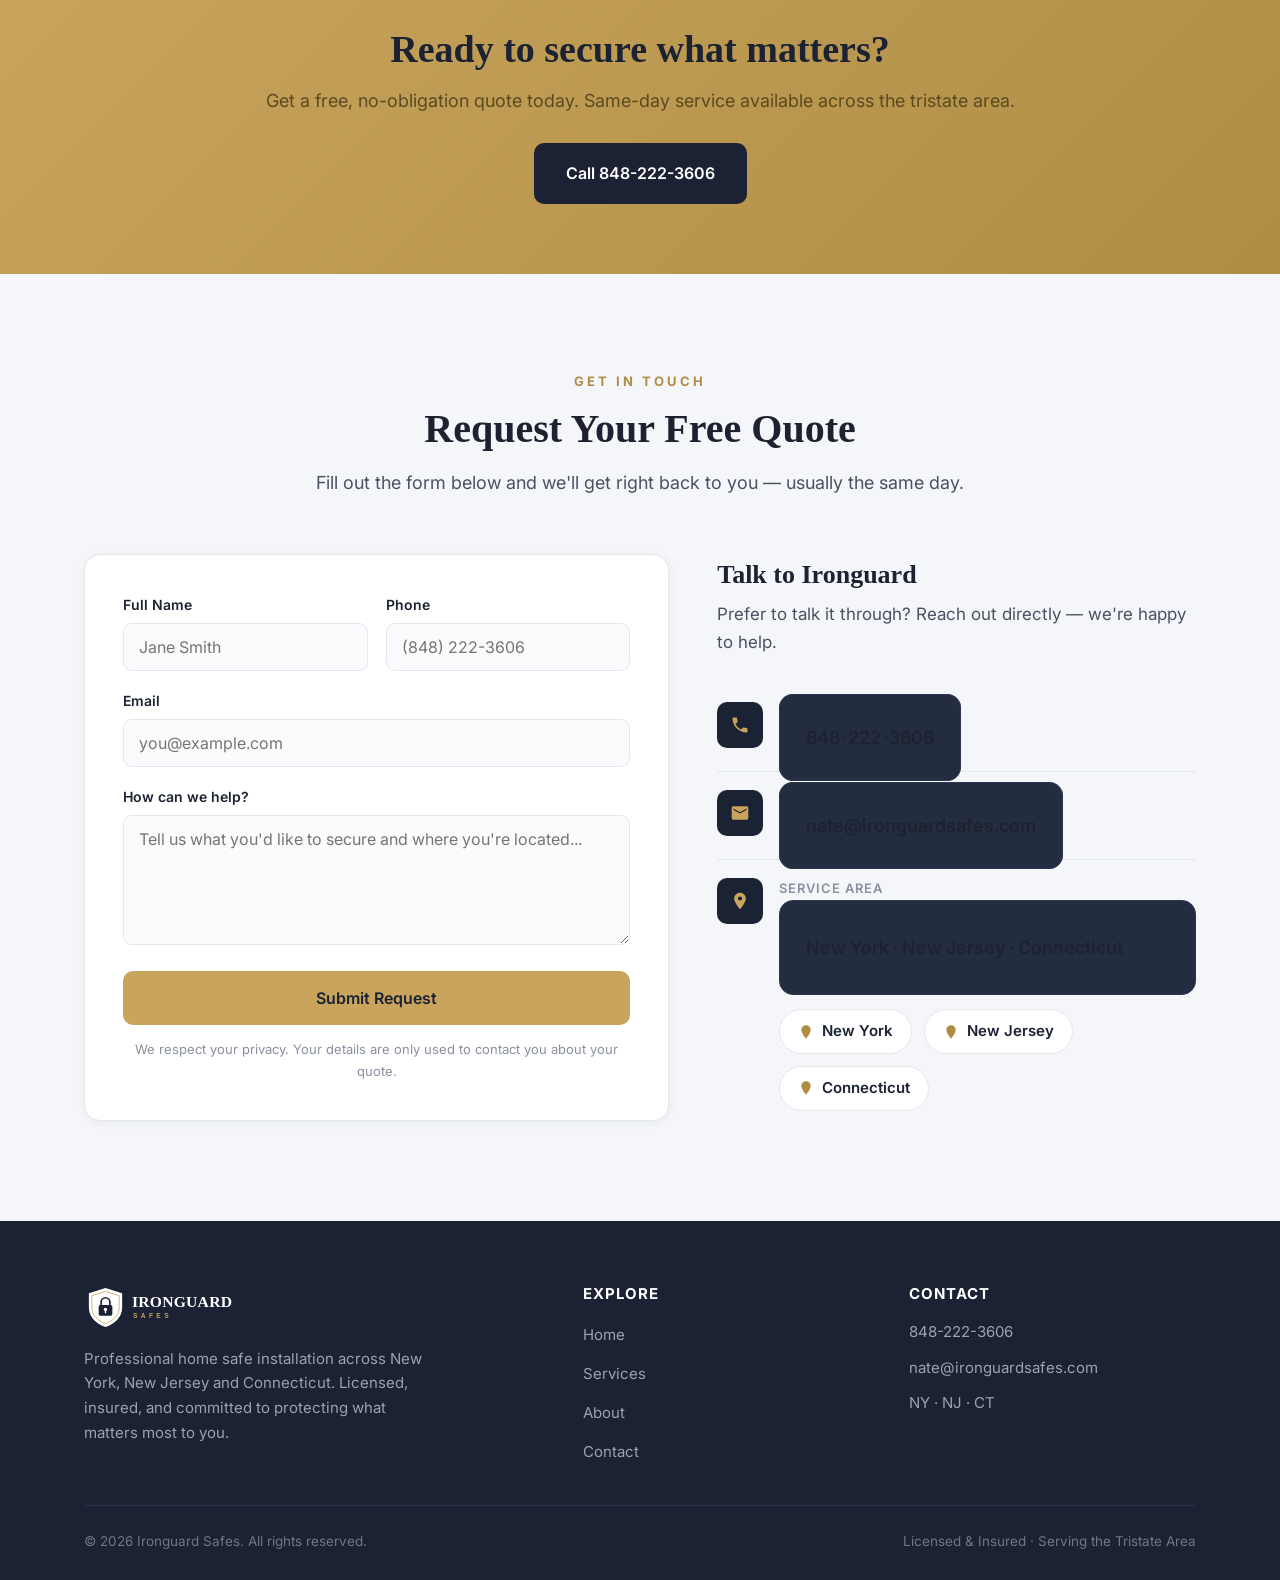
==== commit 760b249f: "Revert "Bold industrial redesign + real logo from PDF" This reverts commit 3b28a69114ad9b5de966c037b" ====
--- a/index.html
+++ b/index.html
@@ -4,26 +4,18 @@
   <meta charset="UTF-8" />
   <meta name="viewport" content="width=device-width, initial-scale=1.0" />
   <title>Ironguard Safes — Professional Safe Installation | NY, NJ & CT</title>
-  <meta name="description" content="Ironguard Safes — professional home safe installation across New York, New Jersey & Connecticut. Gun, fireproof, wall, floor & biometric safes. Licensed & insured. Call 848-222-3606." />
+  <meta name="description" content="Ironguard Safes provides professional home safe installation across New York, New Jersey & Connecticut. Gun safes, fireproof safes, wall & floor safes, biometric safes. Licensed & insured. Call 848-222-3606." />
   <link rel="icon" type="image/svg+xml" href="assets/images/favicon.svg" />
   <link rel="preconnect" href="https://fonts.googleapis.com" />
   <link rel="preconnect" href="https://fonts.gstatic.com" crossorigin />
-  <link href="https://fonts.googleapis.com/css2?family=Anton&family=IBM+Plex+Mono:wght@400;500;600&family=Inter:wght@400;500;600;700&display=swap" rel="stylesheet" />
+  <link href="https://fonts.googleapis.com/css2?family=Inter:wght@400;500;600;700&display=swap" rel="stylesheet" />
   <link rel="stylesheet" href="assets/css/style.css" />
 </head>
 <body>
 
-  <!-- ===== TOP BAR ===== -->
-  <div class="topbar">
-    <div class="wrap topbar__inner">
-      <span class="hide-sm">Licensed &amp; Insured · Serving NY · NJ · CT</span>
-      <span>Same-Day Availability — <a href="tel:8482223606"><b>848-222-3606</b></a></span>
-    </div>
-  </div>
-
   <!-- ===== NAV ===== -->
   <header class="nav" id="top">
-    <div class="wrap nav__inner">
+    <div class="container nav__inner">
       <a href="index.html" class="nav__logo" aria-label="Ironguard Safes home">
         <img src="assets/images/logo.svg" alt="Ironguard Safes" />
       </a>
@@ -33,9 +25,13 @@
           <li><a href="services.html">Services</a></li>
           <li><a href="about.html">About</a></li>
           <li><a href="contact.html">Contact</a></li>
-          <li class="nav__phone"><a href="tel:8482223606" class="btn btn--gold">848-222-3606</a></li>
+          <li><a href="tel:8482223606" class="nav__phone nav__phone-mobile">Call 848-222-3606</a></li>
         </ul>
       </nav>
+      <a href="tel:8482223606" class="nav__phone">
+        <svg width="16" height="16" viewBox="0 0 24 24"><path d="M6.6 10.8c1.4 2.8 3.8 5.1 6.6 6.6l2.2-2.2c.3-.3.7-.4 1-.2 1.1.4 2.3.6 3.6.6.6 0 1 .4 1 1V20c0 .6-.4 1-1 1C10.6 21 3 13.4 3 4c0-.6.4-1 1-1h3.5c.6 0 1 .4 1 1 0 1.2.2 2.4.6 3.6.1.4 0 .8-.3 1l-2.2 2.2z"/></svg>
+        848-222-3606
+      </a>
       <button class="nav__toggle" id="navToggle" aria-label="Toggle menu" aria-expanded="false" aria-controls="navMenu">
         <span></span><span></span><span></span>
       </button>
@@ -44,108 +40,90 @@
 
   <!-- ===== HERO ===== -->
   <section class="hero">
-    <div class="wrap hero__inner">
-      <div class="hero__index">No. 01 — Home Safe Installation</div>
-      <h1>Protect What <em>Matters</em> <span class="out">Most</span></h1>
-      <p class="hero__lead">Professional safe installation for homes across New York, New Jersey &amp; Connecticut. Bolted down. Locked tight. Done right.</p>
-      <div class="hero__actions">
-        <a href="contact.html#contact" class="btn btn--gold">Get a Free Quote <svg viewBox="0 0 24 24"><path fill="currentColor" d="M4 11v2h12l-5.5 5.5L12 20l8-8-8-8-1.5 1.5L16 11z"/></svg></a>
-        <a href="services.html" class="btn btn--ghost">View Services</a>
-      </div>
-      <dl class="hero__meta">
-        <div><dt>3</dt><dd>States Served</dd></div>
-        <div><dt>Same-Day</dt><dd>Availability</dd></div>
-        <div><dt>100%</dt><dd>Insured &amp; Licensed</dd></div>
-        <div><dt>5★</dt><dd>Reputation</dd></div>
-      </dl>
-    </div>
-  </section>
-
-  <!-- ===== MARQUEE ===== -->
-  <div class="marquee" aria-hidden="true">
-    <div class="marquee__track">
-      <span>Gun Safes</span><span>Fireproof Safes</span><span>Wall &amp; Floor Safes</span><span>Biometric Safes</span><span>Home Safes</span><span>Licensed &amp; Insured</span>
-    </div>
-  </div>
+    <div class="container hero__inner">
+      <h1>Protect What <span class="accent">Matters Most</span></h1>
+      <p>Professional safe installation for homes across New York, New Jersey &amp; Connecticut.</p>
+      <div class="hero__cta">
+        <a href="contact.html#contact" class="btn btn-gold">Get a Free Quote</a>
+        <a href="services.html" class="btn btn-outline">View Our Services</a>
+      </div>
+      <div class="hero__trust">
+        <span><svg width="18" height="18" viewBox="0 0 24 24"><path d="M12 1 3 5v6c0 5.5 3.8 10.7 9 12 5.2-1.3 9-6.5 9-12V5l-9-4zm-1.2 14.5L7 11.7l1.4-1.4 2.4 2.4 5-5L17.2 9l-6.4 6.5z"/></svg> Licensed &amp; Insured</span>
+        <span><svg width="18" height="18" viewBox="0 0 24 24"><path d="M12 2a10 10 0 1 0 0 20 10 10 0 0 0 0-20zm1 11h-4v-2h2V7h2v6z"/></svg> Same-Day Availability</span>
+        <span><svg width="18" height="18" viewBox="0 0 24 24"><path d="M12 2C8.1 2 5 5.1 5 9c0 5.2 7 13 7 13s7-7.8 7-13c0-3.9-3.1-7-7-7zm0 9.5A2.5 2.5 0 1 1 12 6.5a2.5 2.5 0 0 1 0 5z"/></svg> Tristate Coverage</span>
+      </div>
+    </div>
+  </section>
 
   <!-- ===== SERVICES ===== -->
-  <section class="sec sec--light" id="services">
-    <div class="wrap">
-      <div class="sec__head reveal">
-        <div>
-          <span class="label">02 / What We Install</span>
-          <h2 class="sec__title">Safe Solutions<br>For Every Home</h2>
-        </div>
-        <p class="sec__intro">From firearm storage to fireproof document protection — we size, place, anchor and test the right safe for your home and how you live.</p>
-      </div>
-
-      <div class="ledger reveal">
-        <a class="row" href="services.html#gun">
-          <span class="row__num">/ 01</span>
-          <span class="row__name">Gun Safes</span>
-          <span class="row__desc">Heavy-duty firearm storage, properly anchored and instantly accessible to you — and no one else.</span>
-          <span class="row__go"><svg viewBox="0 0 24 24"><path d="M4 11v2h12l-5.5 5.5L12 20l8-8-8-8-1.5 1.5L16 11z"/></svg></span>
-        </a>
-        <a class="row" href="services.html#home">
-          <span class="row__num">/ 02</span>
-          <span class="row__name">Home Safes</span>
-          <span class="row__desc">Discreet, professionally mounted safes for cash, jewelry, passports and irreplaceable valuables.</span>
-          <span class="row__go"><svg viewBox="0 0 24 24"><path d="M4 11v2h12l-5.5 5.5L12 20l8-8-8-8-1.5 1.5L16 11z"/></svg></span>
-        </a>
-        <a class="row" href="services.html#fireproof">
-          <span class="row__num">/ 03</span>
-          <span class="row__name">Fireproof Safes</span>
-          <span class="row__desc">Fire- and heat-rated protection for documents, drives and heirlooms when it matters most.</span>
-          <span class="row__go"><svg viewBox="0 0 24 24"><path d="M4 11v2h12l-5.5 5.5L12 20l8-8-8-8-1.5 1.5L16 11z"/></svg></span>
-        </a>
-        <a class="row" href="services.html#wall">
-          <span class="row__num">/ 04</span>
-          <span class="row__name">Wall &amp; Floor</span>
-          <span class="row__desc">Concealed in-wall and in-floor safes that disappear into your home — hidden, flush and secure.</span>
-          <span class="row__go"><svg viewBox="0 0 24 24"><path d="M4 11v2h12l-5.5 5.5L12 20l8-8-8-8-1.5 1.5L16 11z"/></svg></span>
-        </a>
-        <a class="row" href="services.html#biometric">
-          <span class="row__num">/ 05</span>
-          <span class="row__name">Biometric Safes</span>
-          <span class="row__desc">Fingerprint access that opens in a second for you and stays locked for everyone else.</span>
-          <span class="row__go"><svg viewBox="0 0 24 24"><path d="M4 11v2h12l-5.5 5.5L12 20l8-8-8-8-1.5 1.5L16 11z"/></svg></span>
-        </a>
-      </div>
-    </div>
-  </section>
-
-  <!-- ===== WHY ===== -->
-  <section class="sec">
-    <div class="wrap">
-      <div class="sec__head reveal">
-        <div>
-          <span class="label">03 / Why Ironguard</span>
-          <h2 class="sec__title">Built On Trust</h2>
-        </div>
-        <p class="sec__intro">We treat every installation like it's protecting our own family — because someone is trusting us to do exactly that.</p>
-      </div>
-      <div class="grid4 reveal">
-        <div class="cell">
-          <div class="cell__n">01</div>
-          <div class="cell__ic"><svg viewBox="0 0 24 24"><path d="M12 1 3 5v6c0 5.5 3.8 10.7 9 12 5.2-1.3 9-6.5 9-12V5l-9-4zm-1.2 14.5L7 11.7l1.4-1.4 2.4 2.4 5-5L17.2 9l-6.4 6.5z"/></svg></div>
+  <section class="section" id="services">
+    <div class="container">
+      <div class="section-head reveal">
+        <span class="eyebrow">What We Install</span>
+        <h2>Safe Solutions for Every Home</h2>
+        <p>From firearm storage to fireproof document protection, we install the right safe — securely and professionally — for your space.</p>
+      </div>
+      <div class="cards">
+        <article class="card reveal">
+          <div class="card__icon"><svg viewBox="0 0 24 24"><path d="M20 8h-3V6a3 3 0 0 0-3-3H6L3 6v3l2 1v9a1 1 0 0 0 1 1h3v-6h2v6h8a1 1 0 0 0 1-1v-9a2 2 0 0 0-1-2zM8 5h6a1 1 0 0 1 1 1v2H6.4L8 5zm9 13h-3v-4a1 1 0 0 0-1-1H9a1 1 0 0 0-1 1v4H7v-7h10v7z"/></svg></div>
+          <h3>Gun Safes</h3>
+          <p>Secure firearm storage that keeps weapons out of the wrong hands while staying instantly accessible to you. Anchored and installed to code.</p>
+        </article>
+        <article class="card reveal">
+          <div class="card__icon"><svg viewBox="0 0 24 24"><path d="M4 3a2 2 0 0 0-2 2v14a2 2 0 0 0 2 2h16a2 2 0 0 0 2-2V5a2 2 0 0 0-2-2H4zm14 16H6V5h12v14zm-6-3a3 3 0 1 0 0-6 3 3 0 0 0 0 6zm0-2a1 1 0 1 1 0-2 1 1 0 0 1 0 2z"/></svg></div>
+          <h3>Home Safes</h3>
+          <p>Protect cash, jewelry, passports and valuables with a discreet, professionally mounted safe sized to fit your home and needs.</p>
+        </article>
+        <article class="card reveal">
+          <div class="card__icon"><svg viewBox="0 0 24 24"><path d="M12 2C8 6 6 9 6 13a6 6 0 0 0 12 0c0-4-2-7-6-11zm0 16a3 3 0 0 1-3-3c0-1.4.6-2.7 1.5-4 .3 1 .9 1.7 1.8 2 .9-.5 1.2-1.4 1.2-2.4 1 1.4 1.5 2.8 1.5 4.4a3 3 0 0 1-3 3z"/></svg></div>
+          <h3>Fireproof Safes</h3>
+          <p>Fire- and heat-rated safes that shield documents, hard drives and heirlooms when it matters most. Rated protection, expertly placed.</p>
+        </article>
+        <article class="card reveal">
+          <div class="card__icon"><svg viewBox="0 0 24 24"><path d="M3 3v18h18V3H3zm16 16H5V5h14v14zM7 7h4v4H7V7zm6 0h4v4h-4V7zm-6 6h4v4H7v-4zm6 0h4v4h-4v-4z"/></svg></div>
+          <h3>Wall &amp; Floor Safes</h3>
+          <p>Hidden in-wall and in-floor safes that disappear into your home. Discreet, tamper-resistant and seamlessly installed.</p>
+        </article>
+        <article class="card reveal">
+          <div class="card__icon"><svg viewBox="0 0 24 24"><path d="M12 1a4 4 0 0 0-4 4v3H7a2 2 0 0 0-2 2v9a2 2 0 0 0 2 2h10a2 2 0 0 0 2-2v-9a2 2 0 0 0-2-2h-1V5a4 4 0 0 0-4-4zm-2 4a2 2 0 1 1 4 0v3h-4V5zm2 9a1.6 1.6 0 0 1 .8 3v2.2h-1.6V17a1.6 1.6 0 0 1 .8-3z"/></svg></div>
+          <h3>Biometric Safes</h3>
+          <p>Fingerprint-access safes that open in a second for you — and stay locked for everyone else. Modern security, professionally configured.</p>
+        </article>
+        <article class="card reveal" style="display:flex;flex-direction:column;justify-content:center;background:var(--navy);border-color:transparent;">
+          <h3 style="color:#fff;">Not sure which safe is right?</h3>
+          <p style="color:#aab2c2;margin-bottom:20px;">Tell us what you're protecting and we'll recommend the right safe for your home and budget.</p>
+          <a href="contact.html#contact" class="btn btn-gold" style="align-self:flex-start;">Get a Free Quote</a>
+        </article>
+      </div>
+    </div>
+  </section>
+
+  <!-- ===== WHY IRONGUARD ===== -->
+  <section class="section section--alt">
+    <div class="container">
+      <div class="section-head reveal">
+        <span class="eyebrow">Why Ironguard</span>
+        <h2>Security You Can Trust</h2>
+        <p>We treat every installation like it's protecting our own family. Here's what sets us apart.</p>
+      </div>
+      <div class="trust-grid">
+        <div class="trust reveal">
+          <div class="trust__icon"><svg viewBox="0 0 24 24"><path d="M12 1 3 5v6c0 5.5 3.8 10.7 9 12 5.2-1.3 9-6.5 9-12V5l-9-4zm-1.2 14.5L7 11.7l1.4-1.4 2.4 2.4 5-5L17.2 9l-6.4 6.5z"/></svg></div>
           <h3>Licensed &amp; Insured</h3>
-          <p>Fully licensed and insured for complete peace of mind on every single job.</p>
-        </div>
-        <div class="cell">
-          <div class="cell__n">02</div>
-          <div class="cell__ic"><svg viewBox="0 0 24 24"><path d="M12 2a10 10 0 1 0 0 20 10 10 0 0 0 0-20zm1 11h-4v-2h2V7h2v6z"/></svg></div>
-          <h3>Same-Day Service</h3>
+          <p>Fully licensed and insured for your complete peace of mind on every job.</p>
+        </div>
+        <div class="trust reveal">
+          <div class="trust__icon"><svg viewBox="0 0 24 24"><path d="M12 2a10 10 0 1 0 0 20 10 10 0 0 0 0-20zm1 11h-4v-2h2V7h2v6z"/></svg></div>
+          <h3>Same-Day Availability</h3>
           <p>Need it secured fast? We offer same-day appointments whenever possible.</p>
         </div>
-        <div class="cell">
-          <div class="cell__n">03</div>
-          <div class="cell__ic"><svg viewBox="0 0 24 24"><path d="M12 2C8.1 2 5 5.1 5 9c0 5.2 7 13 7 13s7-7.8 7-13c0-3.9-3.1-7-7-7zm0 9.5A2.5 2.5 0 1 1 12 6.5a2.5 2.5 0 0 1 0 5z"/></svg></div>
+        <div class="trust reveal">
+          <div class="trust__icon"><svg viewBox="0 0 24 24"><path d="M12 2C8.1 2 5 5.1 5 9c0 5.2 7 13 7 13s7-7.8 7-13c0-3.9-3.1-7-7-7zm0 9.5A2.5 2.5 0 1 1 12 6.5a2.5 2.5 0 0 1 0 5z"/></svg></div>
           <h3>Tristate Coverage</h3>
           <p>Serving homes across New York, New Jersey and Connecticut.</p>
         </div>
-        <div class="cell">
-          <div class="cell__n">04</div>
-          <div class="cell__ic"><svg viewBox="0 0 24 24"><path d="m12 17.3 5.2 3.1-1.4-5.9 4.6-4-6-.5L12 4.5 9.6 10l-6 .5 4.6 4-1.4 5.9z"/></svg></div>
+        <div class="trust reveal">
+          <div class="trust__icon"><svg viewBox="0 0 24 24"><path d="m12 17.3 5.2 3.1-1.4-5.9 4.6-4-6-.5L12 4.5 9.6 10l-6 .5 4.6 4-1.4 5.9z"/></svg></div>
           <h3>100% Satisfaction</h3>
           <p>We're not done until your safe is secure and you're fully satisfied.</p>
         </div>
@@ -153,29 +131,27 @@
     </div>
   </section>
 
-  <!-- ===== PROCESS ===== -->
-  <section class="sec sec--light">
-    <div class="wrap">
-      <div class="sec__head reveal">
-        <div>
-          <span class="label">04 / How It Works</span>
-          <h2 class="sec__title">Three Steps<br>To Secured</h2>
-        </div>
-        <p class="sec__intro">Straightforward from the first call to the final lock — no pressure, no surprises.</p>
-      </div>
-      <div class="steps reveal">
-        <div class="step">
-          <div class="step__n">01</div>
+  <!-- ===== HOW IT WORKS ===== -->
+  <section class="section">
+    <div class="container">
+      <div class="section-head reveal">
+        <span class="eyebrow">How It Works</span>
+        <h2>Secured in Three Simple Steps</h2>
+        <p>Getting your safe professionally installed is straightforward from the first call to the final lock.</p>
+      </div>
+      <div class="steps">
+        <div class="step reveal">
+          <div class="step__num">1</div>
           <h3>Call Us</h3>
           <p>Tell us what you're protecting. We'll answer your questions and recommend the right safe for your home.</p>
         </div>
-        <div class="step">
-          <div class="step__n">02</div>
+        <div class="step reveal">
+          <div class="step__num">2</div>
           <h3>Schedule Install</h3>
           <p>Pick a time that works for you. We arrive on schedule, prepared, and respectful of your space.</p>
         </div>
-        <div class="step">
-          <div class="step__n">03</div>
+        <div class="step reveal">
+          <div class="step__num">3</div>
           <h3>Done &amp; Secured</h3>
           <p>We anchor, test and walk you through your new safe — leaving your valuables fully protected.</p>
         </div>
@@ -183,57 +159,74 @@
     </div>
   </section>
 
-  <!-- ===== CTA ===== -->
-  <section class="cta">
-    <div class="wrap">
-      <h2>Secure It Today</h2>
-      <p>Free quotes · Same-day service · Tristate area</p>
-      <a href="tel:8482223606" class="btn btn--dark">Call 848-222-3606 <svg viewBox="0 0 24 24"><path fill="currentColor" d="M4 11v2h12l-5.5 5.5L12 20l8-8-8-8-1.5 1.5L16 11z"/></svg></a>
+  <!-- ===== CTA STRIP ===== -->
+  <section class="cta-strip reveal">
+    <div class="container">
+      <h2>Ready to secure what matters?</h2>
+      <p>Get a free, no-obligation quote today. Same-day service available across the tristate area.</p>
+      <a href="tel:8482223606" class="btn btn-navy">Call 848-222-3606</a>
     </div>
   </section>
 
   <!-- ===== CONTACT ===== -->
-  <section class="sec" id="contact">
-    <div class="wrap">
-      <div class="sec__head reveal">
-        <div>
-          <span class="label">05 / Get In Touch</span>
-          <h2 class="sec__title">Request A Quote</h2>
-        </div>
-        <p class="sec__intro">Fill out the form and we'll get right back to you — usually the same day.</p>
-      </div>
-
-      <div class="contact reveal">
-        <form class="contact__form" id="contactForm" novalidate>
-          <div class="form-msg form-ok">Received. We'll be in touch shortly.</div>
-          <div class="form-msg form-err"></div>
-          <div class="hp" aria-hidden="true"><label for="company">Company</label><input type="text" id="company" name="company" tabindex="-1" autocomplete="off" /></div>
-          <div class="field"><label for="name">Full Name</label><input type="text" id="name" name="name" placeholder="Jane Smith" required /></div>
-          <div class="field"><label for="phone">Phone</label><input type="tel" id="phone" name="phone" placeholder="(848) 222-3606" required /></div>
-          <div class="field"><label for="email">Email</label><input type="email" id="email" name="email" placeholder="you@example.com" required /></div>
-          <div class="field"><label for="message">How Can We Help?</label><textarea id="message" name="message" placeholder="Tell us what you'd like to secure and where you're located..." required></textarea></div>
-          <button type="submit" class="btn btn--gold">Submit Request <svg viewBox="0 0 24 24"><path fill="currentColor" d="M4 11v2h12l-5.5 5.5L12 20l8-8-8-8-1.5 1.5L16 11z"/></svg></button>
-          <p class="form-note">Your details are only used to contact you about your quote.</p>
+  <section class="section section--alt" id="contact">
+    <div class="container">
+      <div class="section-head reveal">
+        <span class="eyebrow">Get In Touch</span>
+        <h2>Request Your Free Quote</h2>
+        <p>Fill out the form below and we'll get right back to you — usually the same day.</p>
+      </div>
+      <div class="contact-grid">
+        <form class="form reveal" id="contactForm" novalidate>
+          <div class="form__success">Thanks! Your request has been received. We'll be in touch shortly.</div>
+          <div class="form__error"></div>
+          <div class="hp" aria-hidden="true">
+            <label for="company">Company</label>
+            <input type="text" id="company" name="company" tabindex="-1" autocomplete="off" />
+          </div>
+          <div class="row">
+            <div class="field">
+              <label for="name">Full Name</label>
+              <input type="text" id="name" name="name" placeholder="Jane Smith" required />
+            </div>
+            <div class="field">
+              <label for="phone">Phone</label>
+              <input type="tel" id="phone" name="phone" placeholder="(848) 222-3606" required />
+            </div>
+          </div>
+          <div class="field">
+            <label for="email">Email</label>
+            <input type="email" id="email" name="email" placeholder="you@example.com" required />
+          </div>
+          <div class="field">
+            <label for="message">How can we help?</label>
+            <textarea id="message" name="message" placeholder="Tell us what you'd like to secure and where you're located..." required></textarea>
+          </div>
+          <button type="submit" class="btn btn-gold">Submit Request</button>
+          <p class="form__note">We respect your privacy. Your details are only used to contact you about your quote.</p>
         </form>
 
-        <aside class="contact__aside">
-          <div class="cinfo">
-            <div class="cinfo__item">
-              <div class="cinfo__k">Call or Text</div>
-              <a class="cinfo__v" href="tel:8482223606">848-222-3606</a>
-            </div>
-            <div class="cinfo__item">
-              <div class="cinfo__k">Email</div>
-              <a class="cinfo__v cinfo__v--sm" href="mailto:nate@ironguardsafes.com">nate@ironguardsafes.com</a>
-            </div>
-            <div class="cinfo__item">
-              <div class="cinfo__k">Service Area</div>
-              <div class="cinfo__v cinfo__v--sm">New York · New Jersey · Connecticut</div>
-              <div class="tags"><span>NY</span><span>NJ</span><span>CT</span></div>
-            </div>
-            <div class="cinfo__item">
-              <div class="cinfo__k">Hours</div>
-              <div class="cinfo__v cinfo__v--sm">Same-Day Service Available</div>
+        <aside class="contact-info reveal">
+          <h3>Talk to Ironguard</h3>
+          <p>Prefer to talk it through? Reach out directly — we're happy to help.</p>
+          <div class="info-item">
+            <div class="info-item__icon"><svg viewBox="0 0 24 24"><path d="M6.6 10.8c1.4 2.8 3.8 5.1 6.6 6.6l2.2-2.2c.3-.3.7-.4 1-.2 1.1.4 2.3.6 3.6.6.6 0 1 .4 1 1V20c0 .6-.4 1-1 1C10.6 21 3 13.4 3 4c0-.6.4-1 1-1h3.5c.6 0 1 .4 1 1 0 1.2.2 2.4.6 3.6.1.4 0 .8-.3 1l-2.2 2.2z"/></svg></div>
+            <div><div class="label">Call or Text</div><a class="value" href="tel:8482223606">848-222-3606</a></div>
+          </div>
+          <div class="info-item">
+            <div class="info-item__icon"><svg viewBox="0 0 24 24"><path d="M4 4h16a2 2 0 0 1 2 2v12a2 2 0 0 1-2 2H4a2 2 0 0 1-2-2V6a2 2 0 0 1 2-2zm8 7L4 6.5V8l8 4.5L20 8V6.5L12 11z"/></svg></div>
+            <div><div class="label">Email</div><a class="value" href="mailto:nate@ironguardsafes.com">nate@ironguardsafes.com</a></div>
+          </div>
+          <div class="info-item">
+            <div class="info-item__icon"><svg viewBox="0 0 24 24"><path d="M12 2C8.1 2 5 5.1 5 9c0 5.2 7 13 7 13s7-7.8 7-13c0-3.9-3.1-7-7-7zm0 9.5A2.5 2.5 0 1 1 12 6.5a2.5 2.5 0 0 1 0 5z"/></svg></div>
+            <div>
+              <div class="label">Service Area</div>
+              <div class="value">New York · New Jersey · Connecticut</div>
+              <div class="areas">
+                <span class="area-tag"><svg viewBox="0 0 24 24"><path d="M12 2C8.1 2 5 5.1 5 9c0 5.2 7 13 7 13s7-7.8 7-13c0-3.9-3.1-7-7-7z"/></svg>New York</span>
+                <span class="area-tag"><svg viewBox="0 0 24 24"><path d="M12 2C8.1 2 5 5.1 5 9c0 5.2 7 13 7 13s7-7.8 7-13c0-3.9-3.1-7-7-7z"/></svg>New Jersey</span>
+                <span class="area-tag"><svg viewBox="0 0 24 24"><path d="M12 2C8.1 2 5 5.1 5 9c0 5.2 7 13 7 13s7-7.8 7-13c0-3.9-3.1-7-7-7z"/></svg>Connecticut</span>
+              </div>
             </div>
           </div>
         </aside>
@@ -243,15 +236,14 @@
 
   <!-- ===== FOOTER ===== -->
   <footer class="footer">
-    <div class="wrap">
-      <div class="footer__big" aria-hidden="true">IRONGUARD</div>
+    <div class="container">
       <div class="footer__grid">
-        <div class="footer__about">
-          <span class="wordmark"><b>IRONGUARD</b><span>SAFES</span></span>
-          Professional home safe installation across New York, New Jersey and Connecticut. Licensed, insured, and committed to protecting what matters most.
+        <div class="footer__brand">
+          <div class="footer__logo"><img src="assets/images/logo-white.svg" alt="Ironguard Safes" /></div>
+          <p class="footer__about">Professional home safe installation across New York, New Jersey and Connecticut. Licensed, insured, and committed to protecting what matters most to you.</p>
         </div>
         <div>
-          <h4>Site</h4>
+          <h4>Explore</h4>
           <ul>
             <li><a href="index.html">Home</a></li>
             <li><a href="services.html">Services</a></li>
@@ -259,18 +251,16 @@
             <li><a href="contact.html">Contact</a></li>
           </ul>
         </div>
-        <div>
+        <div class="footer__contact">
           <h4>Contact</h4>
-          <ul>
-            <li><a href="tel:8482223606">848-222-3606</a></li>
-            <li><a href="mailto:nate@ironguardsafes.com">nate@ironguardsafes.com</a></li>
-            <li><a href="contact.html">NY · NJ · CT</a></li>
-          </ul>
+          <a href="tel:8482223606">848-222-3606</a>
+          <a href="mailto:nate@ironguardsafes.com">nate@ironguardsafes.com</a>
+          <a href="contact.html">NY · NJ · CT</a>
         </div>
       </div>
       <div class="footer__bottom">
-        <span>&copy; <span id="year">2026</span> Ironguard Safes</span>
-        <span>Licensed &amp; Insured · Tristate Area</span>
+        <span>&copy; <span id="year">2026</span> Ironguard Safes. All rights reserved.</span>
+        <span>Licensed &amp; Insured · Serving the Tristate Area</span>
       </div>
     </div>
   </footer>
--- a/assets/css/style.css
+++ b/assets/css/style.css
@@ -1,341 +1,656 @@
 /* ===========================================================
-   IRONGUARD SAFES — Bold Industrial Design System
-   Steel-dark base · oversized condensed type · gridlines · gold
+   Ironguard Safes — Global Stylesheet
+   Palette:  Navy #1a2233 | Gold #c8a45c | Gunmetal #3a4356
    =========================================================== */
 
 :root {
-  --ink:        #0f1218;   /* near-black steel */
-  --steel:      #161b24;
-  --steel-2:    #1c222d;
-  --line:       #2b323f;    /* gridlines on dark */
-  --line-lt:    #d9d6cc;    /* gridlines on light */
-  --paper:      #f2f0ea;    /* warm off-white */
-  --paper-2:    #e9e6dd;
-  --gold:       #c8a45c;
-  --gold-2:     #ddb96f;
-  --gold-deep:  #a4823a;
-  --txt-dark:   #11141a;
-  --txt-body:   #c4c8d0;    /* body text on dark */
-  --txt-mut:    #7e8693;
-  --txt-onlt:   #3c4049;    /* body on light */
-  --white:      #ffffff;
-  --wrap:       1240px;
-  --ease:       cubic-bezier(.4,0,.2,1);
-  --mono:       "IBM Plex Mono", ui-monospace, "SFMono-Regular", Menlo, monospace;
-  --disp:       "Anton", "Oswald", Impact, sans-serif;
-  --sans:       "Inter", system-ui, "Helvetica Neue", Arial, sans-serif;
-}
-
-* , *::before, *::after { box-sizing: border-box; margin: 0; padding: 0; }
-html { scroll-behavior: smooth; scroll-padding-top: 120px; -webkit-text-size-adjust: 100%; }
+  --navy:        #1a2233;
+  --navy-2:      #232c41;
+  --gunmetal:    #3a4356;
+  --gold:        #c8a45c;
+  --gold-dark:   #b08d44;
+  --ink:         #1c2230;
+  --body:        #4a5161;
+  --muted:       #8a90a0;
+  --line:        #e4e7ee;
+  --bg:          #ffffff;
+  --bg-alt:      #f5f6f9;
+  --white:       #ffffff;
+  --radius:      10px;
+  --shadow-sm:   0 2px 10px rgba(26, 34, 51, 0.06);
+  --shadow-md:   0 10px 30px rgba(26, 34, 51, 0.10);
+  --shadow-lg:   0 24px 60px rgba(26, 34, 51, 0.16);
+  --maxw:        1160px;
+  --ease:        cubic-bezier(.4, 0, .2, 1);
+  --serif:       Georgia, "Times New Roman", serif;
+  --sans:        "Inter", "Helvetica Neue", Arial, system-ui, sans-serif;
+}
+
+/* ---------- Reset ---------- */
+*, *::before, *::after { box-sizing: border-box; margin: 0; padding: 0; }
+
+html { scroll-behavior: smooth; scroll-padding-top: 88px; -webkit-text-size-adjust: 100%; }
+
 body {
-  font-family: var(--sans); background: var(--ink); color: var(--txt-body);
-  font-size: 17px; line-height: 1.7; -webkit-font-smoothing: antialiased;
-}
+  font-family: var(--sans);
+  color: var(--body);
+  background: var(--bg);
+  line-height: 1.65;
+  font-size: 17px;
+  -webkit-font-smoothing: antialiased;
+}
+
 img { max-width: 100%; display: block; }
 a { color: inherit; text-decoration: none; }
 
-.wrap { width: 100%; max-width: var(--wrap); margin: 0 auto; padding: 0 28px; }
-
-h1,h2,h3 { font-family: var(--disp); font-weight: 400; line-height: .94; letter-spacing: .01em; text-transform: uppercase; color: #fff; }
-
-/* mono label */
-.label {
-  font-family: var(--mono); font-size: 12px; letter-spacing: .28em; text-transform: uppercase;
-  color: var(--gold); font-weight: 500;
-}
+h1, h2, h3, h4 { color: var(--ink); line-height: 1.15; font-weight: 700; }
+h1 { font-family: var(--serif); }
+h2 { font-family: var(--serif); }
+
+/* ---------- Layout helpers ---------- */
+.container { width: 100%; max-width: var(--maxw); margin: 0 auto; padding: 0 24px; }
+.section { padding: 92px 0; }
+.section--alt { background: var(--bg-alt); }
+.section--navy { background: var(--navy); color: #c3c9d6; }
+.section--navy h2, .section--navy h3 { color: #fff; }
+
+.section-head { text-align: center; max-width: 680px; margin: 0 auto 56px; }
+.section-head.left { text-align: left; margin-left: 0; }
+.eyebrow {
+  display: inline-block;
+  font-family: var(--sans);
+  font-size: 13px;
+  font-weight: 700;
+  letter-spacing: 3px;
+  text-transform: uppercase;
+  color: var(--gold-dark);
+  margin-bottom: 14px;
+}
+.section--navy .eyebrow { color: var(--gold); }
+.section-head h2 { font-size: clamp(28px, 4vw, 40px); margin-bottom: 16px; }
+.section-head p { font-size: 18px; color: var(--body); }
+.section--navy .section-head p { color: #aab2c2; }
 
 /* ---------- Buttons ---------- */
 .btn {
-  display: inline-flex; align-items: center; gap: 12px;
-  font-family: var(--mono); font-weight: 600; font-size: 13px; letter-spacing: .14em; text-transform: uppercase;
-  padding: 17px 30px; border: 1.5px solid transparent; cursor: pointer; transition: all .2s var(--ease);
-}
-.btn svg { width: 16px; height: 16px; transition: transform .2s var(--ease); }
-.btn:hover svg { transform: translateX(4px); }
-.btn--gold { background: var(--gold); color: var(--ink); }
-.btn--gold:hover { background: #fff; }
-.btn--ghost { background: transparent; color: #fff; border-color: var(--line); }
-.btn--ghost:hover { border-color: var(--gold); color: var(--gold); }
-.btn--dark { background: var(--ink); color: #fff; }
-.btn--dark:hover { background: var(--gold); color: var(--ink); }
-.btn--dark:hover svg { transform: translateX(4px); }
-
-/* ===========================================================
-   Top utility strip + Nav
-   =========================================================== */
-.topbar {
-  background: var(--ink); border-bottom: 1px solid var(--line);
-  font-family: var(--mono); font-size: 11.5px; letter-spacing: .18em; text-transform: uppercase; color: var(--txt-mut);
-}
-.topbar__inner { display: flex; justify-content: space-between; align-items: center; height: 40px; gap: 20px; }
-.topbar__inner span { display: inline-flex; align-items: center; gap: 8px; }
-.topbar b { color: var(--gold); font-weight: 600; }
-.topbar a:hover { color: #fff; }
-.topbar .hide-sm { white-space: nowrap; overflow: hidden; }
-
-.nav { position: sticky; top: 0; z-index: 1000; background: rgba(15,18,24,.92); backdrop-filter: blur(10px); border-bottom: 1px solid var(--line); }
-.nav__inner { display: flex; align-items: center; justify-content: space-between; height: 80px; }
-.nav__logo { display: flex; align-items: center; gap: 14px; }
-.nav__logo img { height: 46px; width: auto; }
-/* interim text wordmark */
-.wordmark { display: flex; flex-direction: column; line-height: 1; }
-.wordmark b { font-family: var(--disp); font-size: 27px; letter-spacing: .04em; color: #fff; }
-.wordmark span { font-family: var(--mono); font-size: 10px; letter-spacing: .46em; color: var(--gold); margin-top: 3px; padding-left: 2px; }
-
-.nav__menu { display: flex; align-items: center; gap: 6px; list-style: none; }
+  display: inline-flex;
+  align-items: center;
+  gap: 10px;
+  font-family: var(--sans);
+  font-weight: 600;
+  font-size: 16px;
+  padding: 15px 30px;
+  border-radius: var(--radius);
+  border: 2px solid transparent;
+  cursor: pointer;
+  transition: transform .2s var(--ease), box-shadow .2s var(--ease), background .2s var(--ease), color .2s var(--ease);
+  white-space: nowrap;
+}
+.btn-gold { background: var(--gold); color: var(--navy); }
+.btn-gold:hover { background: var(--gold-dark); transform: translateY(-2px); box-shadow: var(--shadow-md); }
+.btn-navy { background: var(--navy); color: #fff; }
+.btn-navy:hover { background: var(--navy-2); transform: translateY(-2px); box-shadow: var(--shadow-md); }
+.btn-outline { background: transparent; color: #fff; border-color: rgba(255,255,255,.55); }
+.btn-outline:hover { background: #fff; color: var(--navy); border-color: #fff; }
+.btn-ghost { background: transparent; color: var(--navy); border-color: var(--line); }
+.btn-ghost:hover { border-color: var(--navy); }
+
+/* ===========================================================
+   Header / Navigation
+   =========================================================== */
+.nav {
+  position: sticky;
+  top: 0;
+  z-index: 1000;
+  background: rgba(255, 255, 255, 0.96);
+  backdrop-filter: saturate(180%) blur(10px);
+  border-bottom: 1px solid var(--line);
+  transition: box-shadow .25s var(--ease);
+}
+.nav.scrolled { box-shadow: var(--shadow-sm); }
+.nav__inner {
+  display: flex;
+  align-items: center;
+  justify-content: space-between;
+  height: 76px;
+}
+.nav__logo img { height: 42px; width: auto; }
+.nav__menu {
+  display: flex;
+  align-items: center;
+  gap: 34px;
+  list-style: none;
+}
 .nav__menu a {
-  font-family: var(--mono); font-size: 13px; letter-spacing: .1em; text-transform: uppercase; color: var(--txt-body);
-  padding: 10px 18px; transition: color .2s var(--ease); position: relative;
-}
-.nav__menu a:hover, .nav__menu a.active { color: #fff; }
-.nav__menu a.active::before { content: "▸ "; color: var(--gold); }
-.nav__phone { margin-left: 14px; }
-
-.nav__toggle { display: none; flex-direction: column; gap: 5px; background: none; border: 0; cursor: pointer; padding: 8px; }
-.nav__toggle span { width: 26px; height: 2px; background: #fff; transition: transform .3s var(--ease), opacity .3s var(--ease); }
-.nav__toggle.open span:nth-child(1) { transform: translateY(7px) rotate(45deg); }
+  font-weight: 500;
+  font-size: 16px;
+  color: var(--ink);
+  position: relative;
+  padding: 6px 0;
+  transition: color .2s var(--ease);
+}
+.nav__menu a::after {
+  content: "";
+  position: absolute;
+  left: 0; bottom: 0;
+  width: 0; height: 2px;
+  background: var(--gold);
+  transition: width .25s var(--ease);
+}
+.nav__menu a:hover, .nav__menu a.active { color: var(--navy); }
+.nav__menu a:hover::after, .nav__menu a.active::after { width: 100%; }
+
+.nav__phone {
+  display: inline-flex;
+  align-items: center;
+  gap: 8px;
+  font-weight: 700;
+  color: var(--navy);
+  padding: 10px 18px;
+  border: 1.5px solid var(--line);
+  border-radius: 50px;
+  transition: border-color .2s var(--ease), background .2s var(--ease);
+}
+.nav__phone:hover { border-color: var(--gold); background: #fcf9f2; }
+.nav__phone svg { fill: var(--gold-dark); }
+
+.nav__toggle {
+  display: none;
+  flex-direction: column;
+  gap: 5px;
+  background: none;
+  border: 0;
+  cursor: pointer;
+  padding: 8px;
+}
+.nav__toggle span {
+  width: 26px; height: 2.5px;
+  background: var(--navy);
+  border-radius: 2px;
+  transition: transform .3s var(--ease), opacity .3s var(--ease);
+}
+.nav__toggle.open span:nth-child(1) { transform: translateY(7.5px) rotate(45deg); }
 .nav__toggle.open span:nth-child(2) { opacity: 0; }
-.nav__toggle.open span:nth-child(3) { transform: translateY(-7px) rotate(-45deg); }
+.nav__toggle.open span:nth-child(3) { transform: translateY(-7.5px) rotate(-45deg); }
 
 /* ===========================================================
    Hero
    =========================================================== */
 .hero {
-  position: relative; background: var(--ink); overflow: hidden;
+  position: relative;
+  min-height: 86vh;
+  display: flex;
+  align-items: center;
+  color: #fff;
+  background-color: var(--navy); /* fallback if image fails to load */
+  background-image:
+    linear-gradient(180deg, rgba(15,20,33,.72) 0%, rgba(15,20,33,.78) 55%, rgba(15,20,33,.92) 100%),
+    url("https://images.unsplash.com/photo-1622030411594-c281e227628d?auto=format&fit=crop&w=2000&q=80");
+  background-size: cover;
+  background-position: center;
+  background-repeat: no-repeat;
+}
+.hero__inner { max-width: 760px; padding: 80px 0; }
+.hero h1 {
+  font-size: clamp(38px, 6vw, 68px);
+  color: #fff;
+  letter-spacing: -0.5px;
+  margin-bottom: 22px;
+}
+.hero h1 .accent { color: var(--gold); }
+.hero p {
+  font-size: clamp(18px, 2.2vw, 22px);
+  color: #d6dae3;
+  max-width: 620px;
+  margin-bottom: 36px;
+}
+.hero__cta { display: flex; flex-wrap: wrap; gap: 16px; }
+.hero__trust {
+  display: flex;
+  flex-wrap: wrap;
+  gap: 26px;
+  margin-top: 48px;
+  padding-top: 30px;
+  border-top: 1px solid rgba(255,255,255,.16);
+}
+.hero__trust span {
+  display: inline-flex;
+  align-items: center;
+  gap: 9px;
+  font-size: 15px;
+  color: #cfd4de;
+  font-weight: 500;
+}
+.hero__trust svg { fill: var(--gold); flex-shrink: 0; }
+
+/* ===========================================================
+   Page banner (interior pages)
+   =========================================================== */
+.banner {
+  background: linear-gradient(135deg, var(--navy) 0%, #131a2b 100%);
+  color: #fff;
+  text-align: center;
+  padding: 96px 0 84px;
+  position: relative;
+  overflow: hidden;
+}
+.banner::after {
+  content: "";
+  position: absolute;
+  inset: 0;
+  background:
+    radial-gradient(circle at 85% 20%, rgba(200,164,92,.16), transparent 45%),
+    radial-gradient(circle at 10% 90%, rgba(200,164,92,.10), transparent 40%);
+  pointer-events: none;
+}
+.banner h1 { color: #fff; font-size: clamp(32px, 5vw, 52px); margin-bottom: 14px; position: relative; }
+.banner p { color: #aab2c2; font-size: 19px; max-width: 620px; margin: 0 auto; position: relative; }
+.crumbs { font-size: 14px; color: var(--gold); letter-spacing: 1px; margin-bottom: 18px; position: relative; }
+.crumbs a:hover { color: #fff; }
+
+/* ===========================================================
+   Services grid
+   =========================================================== */
+.cards {
+  display: grid;
+  grid-template-columns: repeat(3, 1fr);
+  gap: 26px;
+}
+.card {
+  background: var(--white);
+  border: 1px solid var(--line);
+  border-radius: 14px;
+  padding: 36px 30px;
+  transition: transform .25s var(--ease), box-shadow .25s var(--ease), border-color .25s var(--ease);
+}
+.card:hover { transform: translateY(-6px); box-shadow: var(--shadow-md); border-color: transparent; }
+.card__icon {
+  width: 58px; height: 58px;
+  border-radius: 12px;
+  background: linear-gradient(135deg, var(--navy), var(--gunmetal));
+  display: flex; align-items: center; justify-content: center;
+  margin-bottom: 22px;
+}
+.card__icon svg { fill: var(--gold); width: 28px; height: 28px; }
+.card h3 { font-family: var(--serif); font-size: 22px; margin-bottom: 12px; }
+.card p { font-size: 15.5px; color: var(--body); }
+
+/* ===========================================================
+   Why Ironguard (trust)
+   =========================================================== */
+.trust-grid {
+  display: grid;
+  grid-template-columns: repeat(4, 1fr);
+  gap: 24px;
+}
+.trust {
+  text-align: center;
+  padding: 36px 22px;
+  background: var(--white);
+  border-radius: 14px;
+  box-shadow: var(--shadow-sm);
+}
+.section--alt .trust { background: #fff; }
+.trust__icon {
+  width: 64px; height: 64px;
+  margin: 0 auto 20px;
+  border-radius: 50%;
+  background: #fcf9f2;
+  border: 1.5px solid #efe3c9;
+  display: flex; align-items: center; justify-content: center;
+}
+.trust__icon svg { fill: var(--gold-dark); width: 30px; height: 30px; }
+.trust h3 { font-family: var(--sans); font-size: 18px; margin-bottom: 8px; }
+.trust p { font-size: 14.5px; color: var(--body); }
+
+/* ===========================================================
+   How it works
+   =========================================================== */
+.steps {
+  display: grid;
+  grid-template-columns: repeat(3, 1fr);
+  gap: 30px;
+  position: relative;
+}
+.step { text-align: center; position: relative; }
+.step__num {
+  width: 78px; height: 78px;
+  margin: 0 auto 22px;
+  border-radius: 50%;
+  background: var(--navy);
+  color: var(--gold);
+  font-family: var(--serif);
+  font-size: 30px;
+  font-weight: 700;
+  display: flex; align-items: center; justify-content: center;
+  position: relative;
+  z-index: 2;
+  border: 4px solid #fff;
+  box-shadow: 0 0 0 1px var(--line);
+}
+.steps::before {
+  content: "";
+  position: absolute;
+  top: 39px; left: 16.6%; right: 16.6%;
+  height: 2px;
+  background: repeating-linear-gradient(90deg, var(--gold) 0 10px, transparent 10px 20px);
+  z-index: 1;
+}
+.step h3 { font-family: var(--sans); font-size: 20px; margin-bottom: 10px; }
+.step p { font-size: 15px; color: var(--body); max-width: 280px; margin: 0 auto; }
+
+/* ===========================================================
+   Contact
+   =========================================================== */
+.contact-grid {
+  display: grid;
+  grid-template-columns: 1.1fr 0.9fr;
+  gap: 48px;
+  align-items: start;
+}
+.form {
+  background: #fff;
+  border: 1px solid var(--line);
+  border-radius: 16px;
+  padding: 38px;
+  box-shadow: var(--shadow-sm);
+}
+.form .row { display: grid; grid-template-columns: 1fr 1fr; gap: 18px; }
+.field { margin-bottom: 18px; }
+.field label {
+  display: block;
+  font-size: 14px;
+  font-weight: 600;
+  color: var(--ink);
+  margin-bottom: 7px;
+}
+.field input, .field textarea {
+  width: 100%;
+  font-family: var(--sans);
+  font-size: 16px;
+  color: var(--ink);
+  padding: 13px 15px;
+  border: 1.5px solid var(--line);
+  border-radius: 9px;
+  background: #fbfbfd;
+  transition: border-color .2s var(--ease), box-shadow .2s var(--ease), background .2s var(--ease);
+}
+.field input:focus, .field textarea:focus {
+  outline: none;
+  border-color: var(--gold);
+  background: #fff;
+  box-shadow: 0 0 0 3px rgba(200,164,92,.15);
+}
+.field textarea { resize: vertical; min-height: 130px; }
+.form .btn { width: 100%; justify-content: center; }
+.form__note { font-size: 13px; color: var(--muted); margin-top: 14px; text-align: center; }
+.form__success {
+  display: none;
+  background: #f0f7f1;
+  border: 1px solid #cfe6d2;
+  color: #2f6b3a;
+  padding: 14px 18px;
+  border-radius: 9px;
+  font-size: 15px;
+  margin-bottom: 18px;
+}
+.form__success.show { display: block; }
+.form__error {
+  display: none;
+  background: #fbeeee;
+  border: 1px solid #e6c4c4;
+  color: #9a2f2f;
+  padding: 14px 18px;
+  border-radius: 9px;
+  font-size: 15px;
+  margin-bottom: 18px;
+}
+.form__error.show { display: block; }
+/* Honeypot — hidden from real users, visible to bots */
+.hp {
+  position: absolute;
+  left: -9999px;
+  width: 1px;
+  height: 1px;
+  overflow: hidden;
+}
+
+.contact-info { padding-top: 6px; }
+.contact-info h3 { font-family: var(--serif); font-size: 26px; margin-bottom: 10px; }
+.contact-info > p { margin-bottom: 28px; }
+.info-item {
+  display: flex;
+  gap: 16px;
+  align-items: flex-start;
+  padding: 18px 0;
   border-bottom: 1px solid var(--line);
-  background-image:
-    linear-gradient(var(--line) 1px, transparent 1px),
-    linear-gradient(90deg, var(--line) 1px, transparent 1px);
-  background-size: 100% 88px, 88px 100%;
-  background-position: center;
-}
-.hero::before {
-  content: ""; position: absolute; inset: 0;
-  background: radial-gradient(120% 90% at 80% -10%, rgba(200,164,92,.16), transparent 55%),
-              linear-gradient(180deg, rgba(15,18,24,.4), var(--ink) 92%);
-  pointer-events: none;
-}
-.hero__inner { position: relative; z-index: 2; padding: 96px 0 88px; }
-.hero__index { font-family: var(--mono); font-size: 12px; letter-spacing: .3em; color: var(--gold); text-transform: uppercase; margin-bottom: 28px; display: flex; align-items: center; gap: 14px; }
-.hero__index::before { content: ""; width: 46px; height: 1px; background: var(--gold); }
-.hero h1 { font-size: clamp(52px, 11vw, 168px); color: #fff; max-width: 14ch; }
-.hero h1 em { font-style: normal; color: var(--gold); -webkit-text-stroke: 0; }
-.hero h1 .out { color: transparent; -webkit-text-stroke: 1.6px var(--gold); }
-.hero__lead { max-width: 540px; font-size: 19px; color: var(--txt-body); margin: 32px 0 40px; padding-left: 20px; border-left: 2px solid var(--gold); }
-.hero__actions { display: flex; flex-wrap: wrap; gap: 16px; }
-.hero__meta { display: flex; flex-wrap: wrap; gap: 0; margin-top: 64px; border-top: 1px solid var(--line); }
-.hero__meta div { flex: 1; min-width: 150px; padding: 22px 24px 0 0; }
-.hero__meta dt { font-family: var(--disp); font-size: 34px; color: var(--gold); }
-.hero__meta dd { font-family: var(--mono); font-size: 11.5px; letter-spacing: .16em; text-transform: uppercase; color: var(--txt-mut); margin-top: 6px; }
-
-/* ===========================================================
-   Marquee strip
-   =========================================================== */
-.marquee { background: var(--gold); color: var(--ink); overflow: hidden; border-block: 2px solid var(--ink); }
-.marquee__track { display: flex; gap: 0; white-space: nowrap; animation: scroll 28s linear infinite; }
-.marquee__track span { font-family: var(--disp); font-size: 22px; text-transform: uppercase; padding: 13px 28px; display: inline-flex; align-items: center; gap: 28px; }
-.marquee__track span::after { content: "✦"; font-size: 14px; }
-@keyframes scroll { to { transform: translateX(-50%); } }
-
-/* ===========================================================
-   Section scaffolding
-   =========================================================== */
-.sec { padding: 110px 0; border-bottom: 1px solid var(--line); }
-.sec--light { background: var(--paper); color: var(--txt-onlt); border-bottom-color: var(--line-lt); }
-.sec--light h1, .sec--light h2, .sec--light h3 { color: var(--txt-dark); }
-.sec--light .label { color: var(--gold-deep); }
-.sec__head { display: grid; grid-template-columns: 1fr 1fr; gap: 30px; align-items: end; margin-bottom: 64px; }
-.sec__head .label { display: block; margin-bottom: 18px; }
-.sec__title { font-size: clamp(36px, 6vw, 78px); }
-.sec__intro { font-size: 18px; color: var(--txt-body); }
-.sec--light .sec__intro { color: var(--txt-onlt); }
-@media (max-width: 800px){ .sec__head { grid-template-columns: 1fr; align-items: start; } }
-
-/* ===========================================================
-   Services — heavy list / ledger
-   =========================================================== */
-.ledger { border-top: 1px solid var(--line); }
-.sec--light .ledger { border-top-color: var(--txt-dark); border-top-width: 2px; }
-.row {
-  display: grid; grid-template-columns: 120px 1.1fr 2fr 70px; align-items: center; gap: 24px;
-  padding: 34px 16px; border-bottom: 1px solid var(--line); cursor: default;
-  transition: background .25s var(--ease), color .25s var(--ease), padding .25s var(--ease);
-}
-.sec--light .row { border-bottom-color: var(--line-lt); }
-.row__num { font-family: var(--mono); font-size: 14px; color: var(--gold); letter-spacing: .1em; }
-.row__name { font-family: var(--disp); font-size: clamp(26px, 3.4vw, 40px); text-transform: uppercase; line-height: .96; }
-.sec--light .row__name { color: var(--txt-dark); }
-.row__desc { font-size: 15.5px; color: var(--txt-mut); }
-.sec--light .row__desc { color: var(--txt-onlt); }
-.row__go { justify-self: end; width: 44px; height: 44px; border: 1.5px solid var(--line); display: flex; align-items: center; justify-content: center; transition: all .25s var(--ease); }
-.row__go svg { width: 18px; height: 18px; fill: var(--gold); transition: transform .25s var(--ease); }
-.sec--light .row__go { border-color: var(--line-lt); }
-.row:hover { background: var(--gold); color: var(--ink); padding-left: 28px; padding-right: 28px; }
-.row:hover .row__num, .row:hover .row__desc, .row:hover .row__name { color: var(--ink); }
-.row:hover .row__go { border-color: var(--ink); background: var(--ink); }
-.row:hover .row__go svg { fill: var(--gold); transform: translateX(3px); }
-@media (max-width: 820px){
-  .row { grid-template-columns: 70px 1fr; gap: 6px 18px; }
-  .row__desc { grid-column: 2; }
-  .row__go { display: none; }
-}
-
-/* ===========================================================
-   Feature band (why us)
-   =========================================================== */
-.grid4 { display: grid; grid-template-columns: repeat(4, 1fr); border: 1px solid var(--line); }
-.sec--light .grid4 { border-color: var(--line-lt); }
-.cell { padding: 44px 32px; border-right: 1px solid var(--line); position: relative; transition: background .25s var(--ease); }
-.sec--light .cell { border-right-color: var(--line-lt); }
-.grid4 .cell:last-child { border-right: 0; }
-.cell:hover { background: var(--steel); }
-.sec--light .cell:hover { background: var(--paper-2); }
-.cell__n { font-family: var(--mono); font-size: 12px; color: var(--gold); letter-spacing: .2em; }
-.cell__ic { width: 40px; height: 40px; margin: 22px 0 20px; }
-.cell__ic svg { width: 100%; height: 100%; fill: var(--gold); }
-.cell h3 { font-size: 23px; margin-bottom: 12px; }
-.sec--light .cell h3 { color: var(--txt-dark); }
-.cell p { font-size: 14.5px; color: var(--txt-mut); }
-.sec--light .cell p { color: var(--txt-onlt); }
-@media (max-width: 900px){ .grid4 { grid-template-columns: 1fr 1fr; } .cell:nth-child(2){ border-right:0; } .cell { border-bottom: 1px solid var(--line); } }
-@media (max-width: 560px){ .grid4 { grid-template-columns: 1fr; } .cell { border-right: 0; } }
-
-/* ===========================================================
-   Process (how it works)
-   =========================================================== */
-.steps { display: grid; grid-template-columns: repeat(3, 1fr); gap: 0; border-top: 2px solid var(--gold); }
-.step { padding: 40px 30px 44px; border-right: 1px solid var(--line); }
-.sec--light .step { border-right-color: var(--line-lt); }
-.steps .step:last-child { border-right: 0; }
-.step__n { font-family: var(--disp); font-size: 84px; color: transparent; -webkit-text-stroke: 1.5px var(--gold); line-height: 1; }
-.step h3 { font-size: 26px; margin: 14px 0 12px; }
-.sec--light .step h3 { color: var(--txt-dark); }
-.step p { font-size: 15px; color: var(--txt-mut); }
-.sec--light .step p { color: var(--txt-onlt); }
-@media (max-width: 800px){ .steps { grid-template-columns: 1fr; } .step { border-right: 0; border-bottom: 1px solid var(--line); } }
-
-/* ===========================================================
-   CTA block
-   =========================================================== */
-.cta { background: var(--gold); color: var(--ink); text-align: center; padding: 92px 0; border-bottom: 2px solid var(--ink); }
-.cta h2 { color: var(--ink); font-size: clamp(38px, 7vw, 92px); margin-bottom: 10px; }
-.cta p { font-family: var(--mono); font-size: 13px; letter-spacing: .14em; text-transform: uppercase; color: #4a3c1c; margin-bottom: 34px; }
-
-/* ===========================================================
-   Banner (interior pages)
-   =========================================================== */
-.banner {
-  background: var(--ink); border-bottom: 1px solid var(--line); padding: 90px 0 70px; position: relative; overflow: hidden;
-  background-image: linear-gradient(var(--line) 1px, transparent 1px), linear-gradient(90deg, var(--line) 1px, transparent 1px);
-  background-size: 100% 80px, 80px 100%;
-}
-.banner::before { content: ""; position: absolute; inset: 0; background: radial-gradient(100% 100% at 90% 0, rgba(200,164,92,.16), transparent 55%); }
-.banner__inner { position: relative; z-index: 2; }
-.crumbs { font-family: var(--mono); font-size: 12px; letter-spacing: .2em; text-transform: uppercase; color: var(--txt-mut); margin-bottom: 22px; }
-.crumbs a:hover { color: var(--gold); }
-.crumbs b { color: var(--gold); font-weight: 500; }
-.banner h1 { font-size: clamp(46px, 9vw, 120px); color: #fff; }
-.banner p { max-width: 560px; margin-top: 22px; font-size: 18px; color: var(--txt-body); padding-left: 20px; border-left: 2px solid var(--gold); }
-
-/* ===========================================================
-   Services detail (services page)
-   =========================================================== */
-.svc { display: grid; grid-template-columns: 160px 1fr; gap: 30px; padding: 50px 0; border-bottom: 1px solid var(--line); }
-.svc__id { font-family: var(--disp); font-size: 64px; color: transparent; -webkit-text-stroke: 1.4px var(--gold); line-height: .9; }
-.svc__id small { display: block; font-family: var(--mono); font-size: 11px; letter-spacing: .2em; color: var(--gold); -webkit-text-stroke: 0; margin-top: 12px; }
-.svc h3 { font-size: clamp(30px, 4vw, 48px); margin-bottom: 16px; }
-.svc p { font-size: 16.5px; color: var(--txt-body); max-width: 760px; margin-bottom: 22px; }
-.svc ul { list-style: none; display: grid; grid-template-columns: 1fr 1fr; gap: 12px 30px; max-width: 760px; }
-.svc li { font-family: var(--mono); font-size: 13px; letter-spacing: .04em; text-transform: uppercase; color: var(--txt-body); display: flex; gap: 12px; align-items: baseline; }
-.svc li::before { content: "—"; color: var(--gold); }
-@media (max-width: 720px){ .svc { grid-template-columns: 1fr; gap: 16px; } .svc ul { grid-template-columns: 1fr; } }
+}
+.info-item:last-of-type { border-bottom: 0; }
+.info-item__icon {
+  flex-shrink: 0;
+  width: 46px; height: 46px;
+  border-radius: 10px;
+  background: var(--navy);
+  display: flex; align-items: center; justify-content: center;
+}
+.info-item__icon svg { fill: var(--gold); width: 20px; height: 20px; }
+.info-item .label { font-size: 13px; text-transform: uppercase; letter-spacing: 1px; color: var(--muted); font-weight: 600; }
+.info-item .value { font-size: 18px; font-weight: 600; color: var(--ink); }
+.info-item .value:hover { color: var(--gold-dark); }
+
+.areas { display: flex; gap: 12px; flex-wrap: wrap; margin-top: 14px; }
+.area-tag {
+  display: inline-flex;
+  align-items: center;
+  gap: 8px;
+  background: #fff;
+  border: 1px solid var(--line);
+  border-radius: 50px;
+  padding: 9px 18px;
+  font-weight: 600;
+  font-size: 15px;
+  color: var(--navy);
+}
+.area-tag svg { fill: var(--gold-dark); width: 16px; height: 16px; }
 
 /* ===========================================================
    About
    =========================================================== */
-.bio { display: grid; grid-template-columns: 0.9fr 1.4fr; gap: 56px; }
-.bio__side { border: 1px solid var(--line); padding: 38px 32px; align-self: start; position: sticky; top: 120px; }
-.bio__side .label { display: block; margin-bottom: 18px; }
-.bio__side .name { font-family: var(--disp); font-size: 40px; color: #fff; line-height: .96; }
-.bio__side .role { font-family: var(--mono); font-size: 12px; letter-spacing: .2em; text-transform: uppercase; color: var(--gold); margin-top: 10px; }
-.bio__side ul { list-style: none; margin-top: 28px; border-top: 1px solid var(--line); }
-.bio__side li { font-family: var(--mono); font-size: 12.5px; letter-spacing: .08em; text-transform: uppercase; color: var(--txt-mut); padding: 14px 0; border-bottom: 1px solid var(--line); display: flex; justify-content: space-between; gap: 12px; }
-.bio__side li b { color: var(--gold); font-weight: 500; }
-.bio__body h2 { font-size: clamp(30px, 4.4vw, 56px); margin-bottom: 26px; }
-.bio__body p { font-size: 17.5px; color: var(--txt-body); margin-bottom: 20px; }
-.bio__body em { color: #fff; font-style: italic; }
-.bio__sign { font-family: var(--disp); font-size: 30px; color: var(--gold); margin-top: 10px; }
-@media (max-width: 860px){ .bio { grid-template-columns: 1fr; gap: 36px; } .bio__side { position: static; } }
-
-/* ===========================================================
-   Contact
-   =========================================================== */
-.contact { display: grid; grid-template-columns: 1.1fr .9fr; gap: 0; border: 1px solid var(--line); }
-.contact__form { padding: 48px; border-right: 1px solid var(--line); }
-.contact__aside { padding: 48px; background: var(--steel); }
-.field { margin-bottom: 22px; }
-.field label { display: block; font-family: var(--mono); font-size: 11px; letter-spacing: .18em; text-transform: uppercase; color: var(--gold); margin-bottom: 10px; }
-.field input, .field textarea {
-  width: 100%; font-family: var(--sans); font-size: 16px; color: #fff; background: var(--ink);
-  border: 1px solid var(--line); padding: 15px 16px; transition: border-color .2s var(--ease);
-}
-.field input::placeholder, .field textarea::placeholder { color: #565e6b; }
-.field input:focus, .field textarea:focus { outline: none; border-color: var(--gold); }
-.field textarea { resize: vertical; min-height: 140px; }
-.contact__form .btn { width: 100%; justify-content: center; }
-.form-note { font-family: var(--mono); font-size: 11px; letter-spacing: .08em; color: var(--txt-mut); margin-top: 14px; text-transform: uppercase; }
-.form-msg { display: none; padding: 14px 16px; font-family: var(--mono); font-size: 13px; letter-spacing: .04em; margin-bottom: 20px; }
-.form-msg.show { display: block; }
-.form-ok { border: 1px solid #3c6e4a; color: #7fd396; background: rgba(60,110,74,.12); }
-.form-err { border: 1px solid #8a3b3b; color: #e08b8b; background: rgba(138,59,59,.12); }
-.hp { position: absolute; left: -9999px; width: 1px; height: 1px; overflow: hidden; }
-
-.cinfo { display: grid; gap: 0; }
-.cinfo__item { padding: 22px 0; border-bottom: 1px solid var(--line); }
-.cinfo__item:first-child { padding-top: 0; }
-.cinfo__item:last-child { border-bottom: 0; padding-bottom: 0; }
-.cinfo__k { font-family: var(--mono); font-size: 11px; letter-spacing: .2em; text-transform: uppercase; color: var(--txt-mut); margin-bottom: 8px; }
-.cinfo__v { font-family: var(--disp); font-size: 26px; color: #fff; text-transform: uppercase; }
-a.cinfo__v:hover { color: var(--gold); }
-.cinfo__v--sm { font-size: 20px; letter-spacing: .01em; }
-.tags { display: flex; flex-wrap: wrap; gap: 8px; margin-top: 14px; }
-.tags span { font-family: var(--mono); font-size: 11px; letter-spacing: .12em; text-transform: uppercase; color: var(--gold); border: 1px solid var(--line); padding: 7px 13px; }
-@media (max-width: 820px){ .contact { grid-template-columns: 1fr; } .contact__form { border-right: 0; border-bottom: 1px solid var(--line); } .contact__form, .contact__aside { padding: 32px; } }
+.bio { display: grid; grid-template-columns: 0.85fr 1.15fr; gap: 56px; align-items: center; }
+.bio__photo {
+  border-radius: 16px;
+  overflow: hidden;
+  box-shadow: var(--shadow-md);
+  position: relative;
+  background: var(--navy); /* fallback if portrait fails to load */
+  min-height: 320px;
+}
+.bio__photo img { width: 100%; height: 100%; object-fit: cover; aspect-ratio: 4 / 5; }
+.bio__badge {
+  position: absolute;
+  left: 22px; bottom: 22px;
+  background: rgba(26,34,51,.92);
+  color: #fff;
+  border-radius: 12px;
+  padding: 14px 20px;
+  backdrop-filter: blur(4px);
+}
+.bio__badge .name { font-family: var(--serif); font-size: 19px; font-weight: 700; }
+.bio__badge .role { font-size: 13px; color: var(--gold); letter-spacing: 1px; text-transform: uppercase; }
+.bio__body h2 { font-size: clamp(26px, 3.6vw, 38px); margin-bottom: 20px; }
+.bio__body p { margin-bottom: 18px; font-size: 17px; }
+.bio__sign {
+  font-family: var(--serif);
+  font-style: italic;
+  font-size: 22px;
+  color: var(--navy);
+  margin-top: 8px;
+}
+
+.values-grid { display: grid; grid-template-columns: repeat(4, 1fr); gap: 24px; }
+.value {
+  background: var(--navy-2);
+  border: 1px solid #2c3650;
+  border-radius: 14px;
+  padding: 32px 26px;
+}
+.value__icon {
+  width: 54px; height: 54px;
+  border-radius: 12px;
+  background: rgba(200,164,92,.12);
+  display: flex; align-items: center; justify-content: center;
+  margin-bottom: 18px;
+}
+.value__icon svg { fill: var(--gold); width: 26px; height: 26px; }
+.value h3 { font-family: var(--sans); color: #fff; font-size: 19px; margin-bottom: 10px; }
+.value p { color: #aab2c2; font-size: 15px; }
+
+/* ---------- CTA strip ---------- */
+.cta-strip {
+  background: linear-gradient(135deg, var(--gold) 0%, var(--gold-dark) 100%);
+  color: var(--navy);
+  text-align: center;
+  padding: 70px 0;
+}
+.cta-strip h2 { color: var(--navy); font-size: clamp(26px, 4vw, 38px); margin-bottom: 14px; }
+.cta-strip p { color: #5a4a22; font-size: 18px; margin-bottom: 28px; }
+.cta-strip .btn-navy:hover { background: #0f1626; }
+
+/* ---------- Detailed service (services page) ---------- */
+.svc-detail { display: grid; gap: 22px; }
+.svc-row {
+  display: grid;
+  grid-template-columns: 64px 1fr;
+  gap: 24px;
+  background: #fff;
+  border: 1px solid var(--line);
+  border-radius: 14px;
+  padding: 32px;
+  transition: box-shadow .25s var(--ease), transform .25s var(--ease);
+}
+.svc-row:hover { box-shadow: var(--shadow-md); transform: translateY(-3px); }
+.svc-row__icon {
+  width: 64px; height: 64px;
+  border-radius: 12px;
+  background: linear-gradient(135deg, var(--navy), var(--gunmetal));
+  display: flex; align-items: center; justify-content: center;
+}
+.svc-row__icon svg { fill: var(--gold); width: 30px; height: 30px; }
+.svc-row h3 { font-family: var(--serif); font-size: 23px; margin-bottom: 10px; }
+.svc-row p { font-size: 16px; margin-bottom: 14px; }
+.svc-row ul { list-style: none; display: flex; flex-wrap: wrap; gap: 10px 22px; }
+.svc-row li {
+  font-size: 14.5px;
+  color: var(--navy);
+  font-weight: 500;
+  display: flex; align-items: center; gap: 8px;
+}
+.svc-row li::before {
+  content: "";
+  width: 16px; height: 16px;
+  flex-shrink: 0;
+  background: var(--gold);
+  -webkit-mask: url("data:image/svg+xml,%3Csvg xmlns='http://www.w3.org/2000/svg' viewBox='0 0 24 24'%3E%3Cpath d='M9 16.2 4.8 12l-1.4 1.4L9 19 21 7l-1.4-1.4z'/%3E%3C/svg%3E") center/contain no-repeat;
+          mask: url("data:image/svg+xml,%3Csvg xmlns='http://www.w3.org/2000/svg' viewBox='0 0 24 24'%3E%3Cpath d='M9 16.2 4.8 12l-1.4 1.4L9 19 21 7l-1.4-1.4z'/%3E%3C/svg%3E") center/contain no-repeat;
+}
 
 /* ===========================================================
    Footer
    =========================================================== */
-.footer { background: var(--ink); padding: 80px 0 30px; }
-.footer__big { font-family: var(--disp); font-size: clamp(60px, 16vw, 220px); color: transparent; -webkit-text-stroke: 1.5px var(--line); line-height: .8; letter-spacing: .02em; margin-bottom: 50px; overflow: hidden; }
-.footer__grid { display: grid; grid-template-columns: 2fr 1fr 1fr; gap: 40px; border-top: 1px solid var(--line); padding-top: 44px; }
-.footer__about { max-width: 360px; font-size: 15px; color: var(--txt-mut); }
-.footer__about .wordmark { margin-bottom: 18px; }
-.footer h4 { font-family: var(--mono); font-size: 12px; letter-spacing: .18em; text-transform: uppercase; color: var(--gold); margin-bottom: 18px; }
-.footer ul { list-style: none; display: grid; gap: 12px; }
-.footer a { font-family: var(--mono); font-size: 13px; letter-spacing: .04em; color: var(--txt-body); }
-.footer a:hover { color: var(--gold); }
-.footer__bottom { display: flex; justify-content: space-between; flex-wrap: wrap; gap: 10px; margin-top: 50px; padding-top: 24px; border-top: 1px solid var(--line); font-family: var(--mono); font-size: 11px; letter-spacing: .1em; text-transform: uppercase; color: var(--txt-mut); }
-@media (max-width: 760px){ .footer__grid { grid-template-columns: 1fr; gap: 32px; } }
-
-/* ---------- Reveal ---------- */
-.reveal { opacity: 0; transform: translateY(30px); transition: opacity .7s var(--ease), transform .7s var(--ease); }
+.footer {
+  background: var(--navy);
+  color: #9aa2b3;
+  padding: 64px 0 28px;
+}
+.footer__grid {
+  display: grid;
+  grid-template-columns: 1.6fr 1fr 1fr;
+  gap: 40px;
+  padding-bottom: 40px;
+  border-bottom: 1px solid #2a3349;
+}
+.footer__logo img { height: 44px; margin-bottom: 18px; }
+.footer__about { font-size: 15px; max-width: 340px; }
+.footer h4 { color: #fff; font-family: var(--sans); font-size: 15px; letter-spacing: 1px; text-transform: uppercase; margin-bottom: 18px; }
+.footer ul { list-style: none; display: grid; gap: 11px; }
+.footer ul a { font-size: 15px; transition: color .2s var(--ease); }
+.footer ul a:hover { color: var(--gold); }
+.footer__contact a { display: block; margin-bottom: 11px; font-size: 15px; }
+.footer__contact a:hover { color: var(--gold); }
+.footer__bottom {
+  display: flex;
+  justify-content: space-between;
+  flex-wrap: wrap;
+  gap: 10px;
+  padding-top: 24px;
+  font-size: 13.5px;
+  color: #6e7787;
+}
+.footer__bottom a:hover { color: var(--gold); }
+
+/* ===========================================================
+   Reveal on scroll
+   =========================================================== */
+.reveal { opacity: 0; transform: translateY(26px); transition: opacity .7s var(--ease), transform .7s var(--ease); }
 .reveal.in { opacity: 1; transform: none; }
-@media (prefers-reduced-motion: reduce){ html { scroll-behavior: auto; } .reveal { opacity: 1; transform: none; transition: none; } .marquee__track { animation: none; } }
-
-/* ===========================================================
-   Responsive nav
-   =========================================================== */
-@media (max-width: 880px){
-  .sec { padding: 72px 0; }
-  .topbar .hide-sm { display: none; }
+@media (prefers-reduced-motion: reduce) {
+  html { scroll-behavior: auto; }
+  .reveal { opacity: 1; transform: none; transition: none; }
+}
+
+/* ===========================================================
+   Responsive
+   =========================================================== */
+@media (max-width: 960px) {
+  .cards, .trust-grid, .values-grid { grid-template-columns: repeat(2, 1fr); }
+  .contact-grid { grid-template-columns: 1fr; gap: 40px; }
+  .bio { grid-template-columns: 1fr; gap: 36px; }
+  .bio__photo { max-width: 420px; }
+  .footer__grid { grid-template-columns: 1fr 1fr; }
+  .footer__brand { grid-column: 1 / -1; }
+}
+
+@media (max-width: 760px) {
+  .section { padding: 64px 0; }
+  .nav__phone { display: none; }
   .nav__toggle { display: flex; }
   .nav__menu {
-    position: fixed; top: 120px; left: 0; right: 0; flex-direction: column; align-items: stretch; gap: 0;
-    background: var(--steel); border-bottom: 1px solid var(--line); padding: 8px 0;
-    transform: translateY(-130%); transition: transform .35s var(--ease);
+    position: fixed;
+    top: 76px; left: 0; right: 0;
+    flex-direction: column;
+    align-items: flex-start;
+    gap: 0;
+    background: #fff;
+    border-bottom: 1px solid var(--line);
+    box-shadow: var(--shadow-md);
+    padding: 8px 24px 20px;
+    transform: translateY(-130%);
+    transition: transform .35s var(--ease);
+    height: auto;
   }
   .nav__menu.open { transform: translateY(0); }
-  .nav__menu a { padding: 16px 28px; border-bottom: 1px solid var(--line); }
-  .nav__phone { margin: 12px 28px; }
-}
+  .nav__menu li { width: 100%; }
+  .nav__menu a { display: block; width: 100%; padding: 14px 0; border-bottom: 1px solid var(--line); }
+  .nav__menu a::after { display: none; }
+  .nav__menu .nav__phone-mobile {
+    display: inline-flex !important;
+    margin-top: 14px;
+    border: 1.5px solid var(--gold);
+  }
+  .steps { grid-template-columns: 1fr; gap: 40px; }
+  .steps::before { display: none; }
+  .hero { min-height: 90vh; }
+  .hero__trust { gap: 14px 22px; }
+  .form .row { grid-template-columns: 1fr; }
+  .form { padding: 26px; }
+}
+
+@media (max-width: 480px) {
+  .cards, .trust-grid, .values-grid { grid-template-columns: 1fr; }
+  .footer__grid { grid-template-columns: 1fr; }
+  .svc-row { grid-template-columns: 1fr; }
+  body { font-size: 16px; }
+}
+
+/* Desktop: hide the mobile-only phone link inside menu */
+.nav__menu .nav__phone-mobile { display: none; }
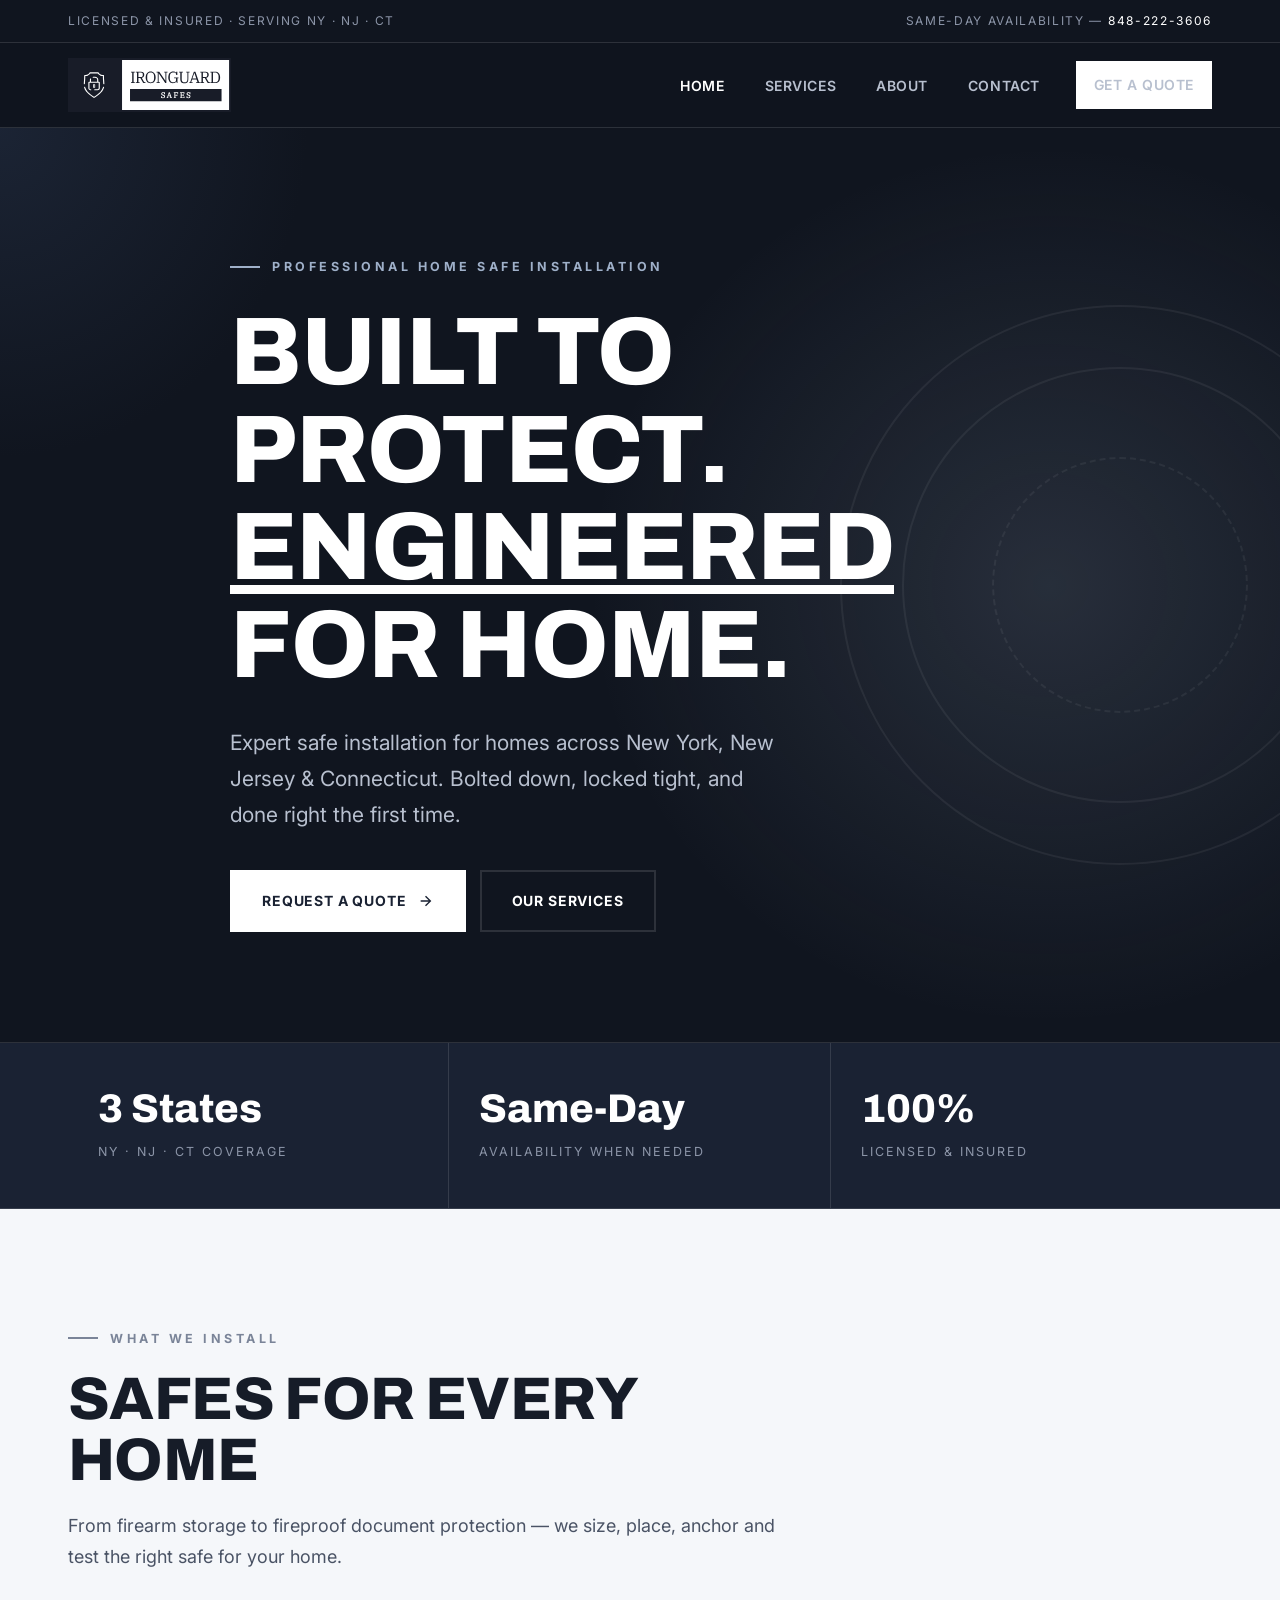
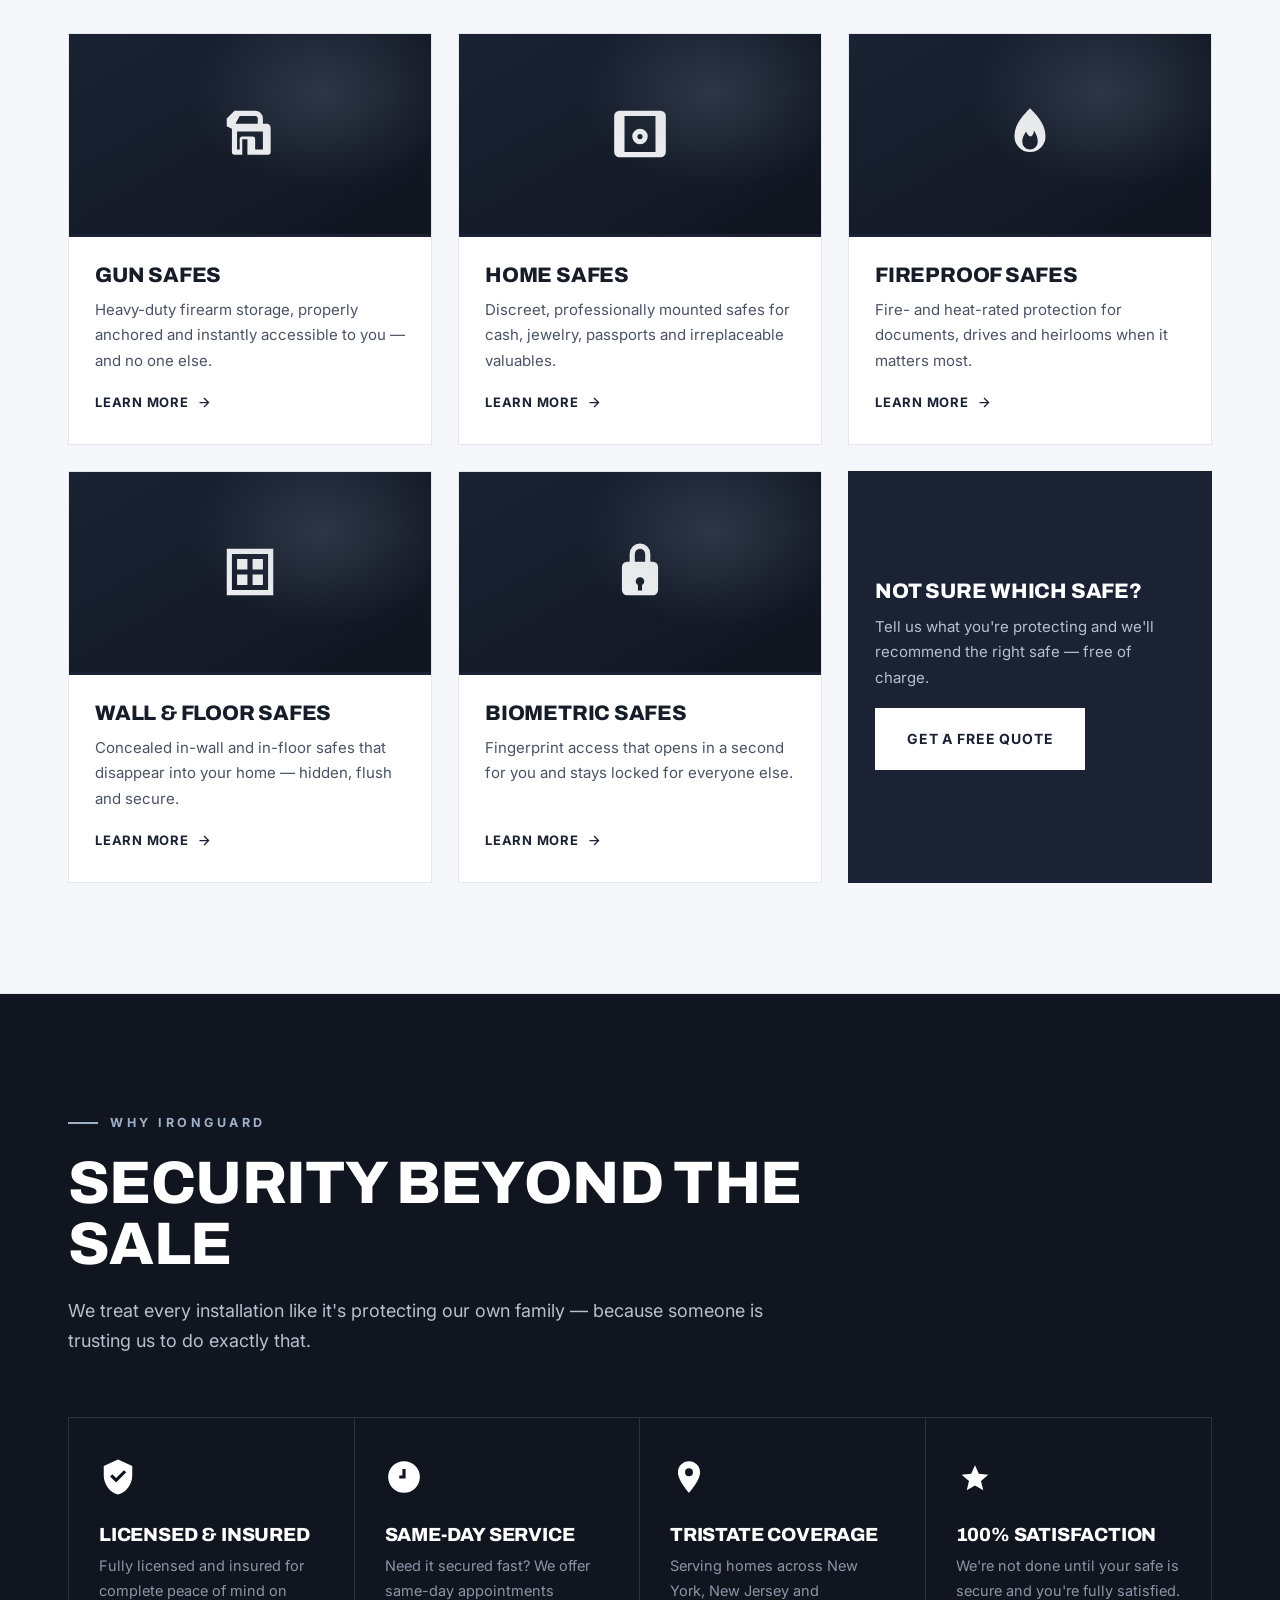
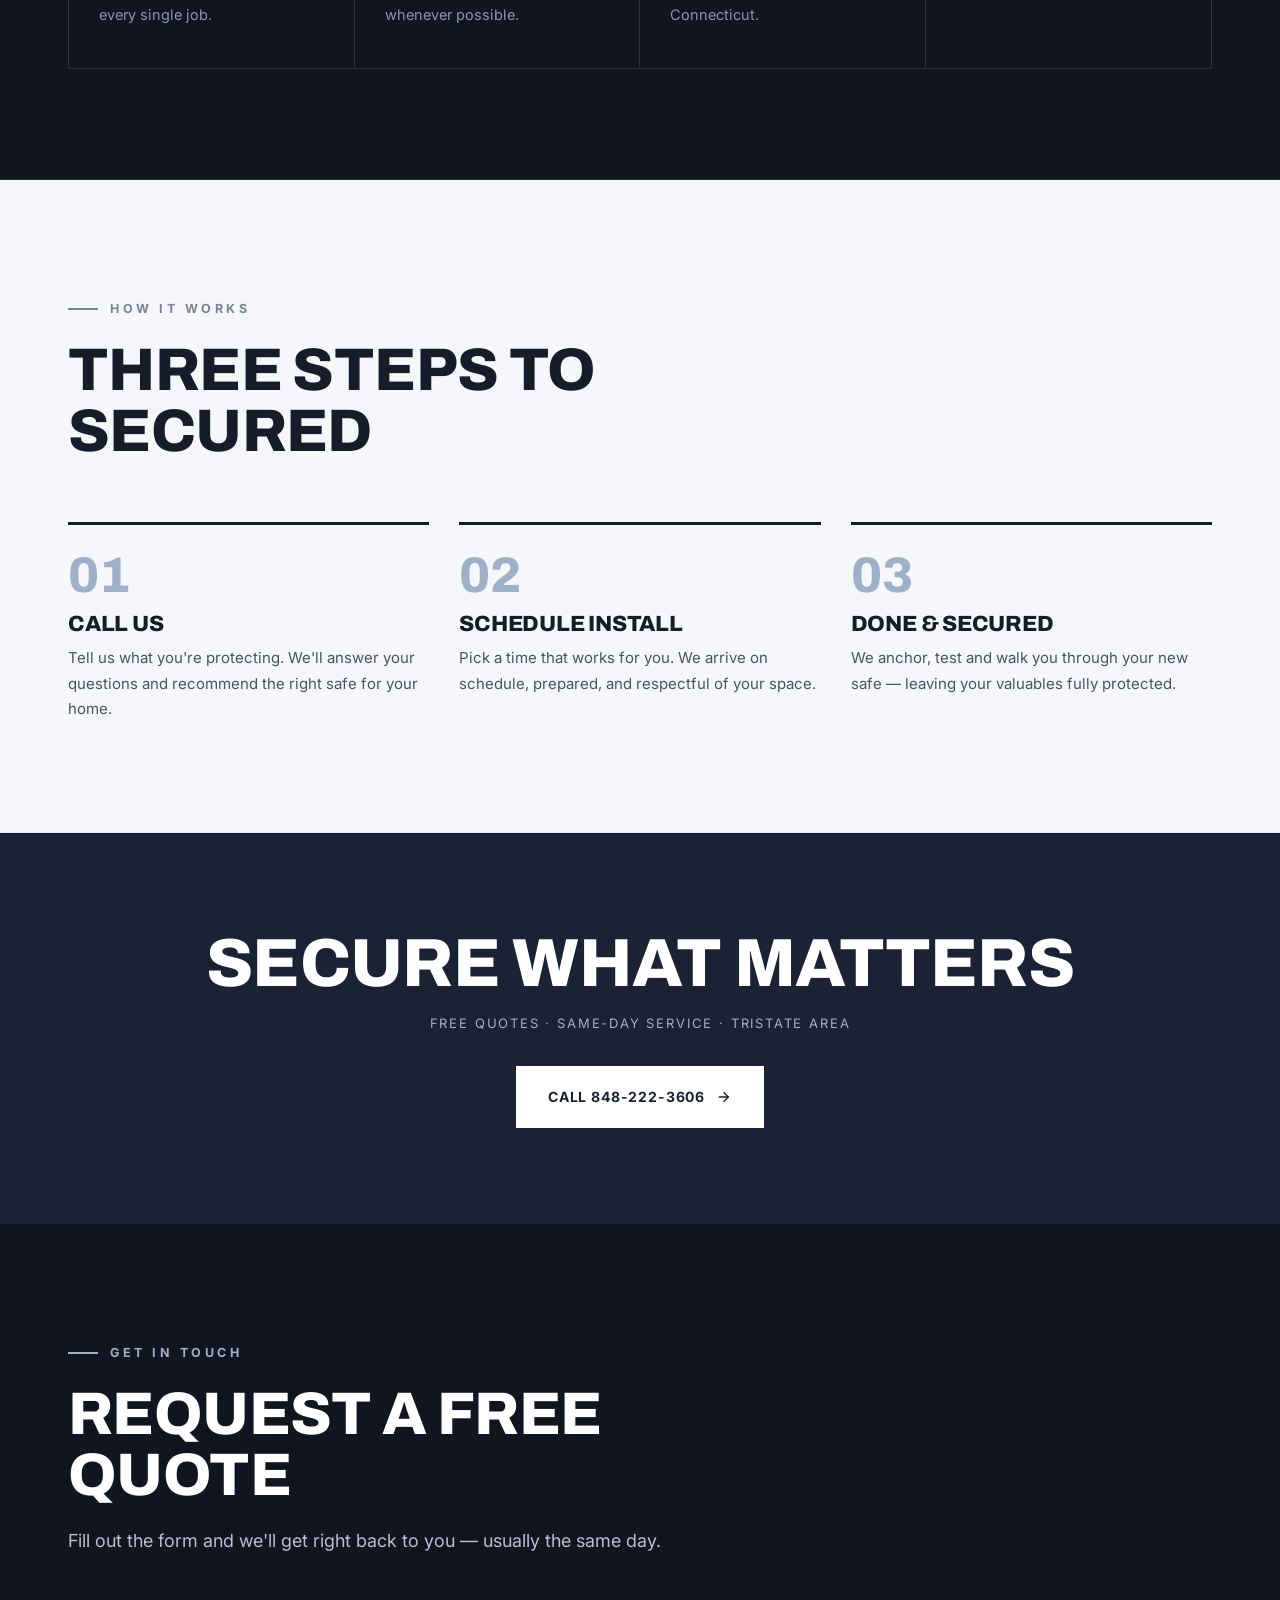
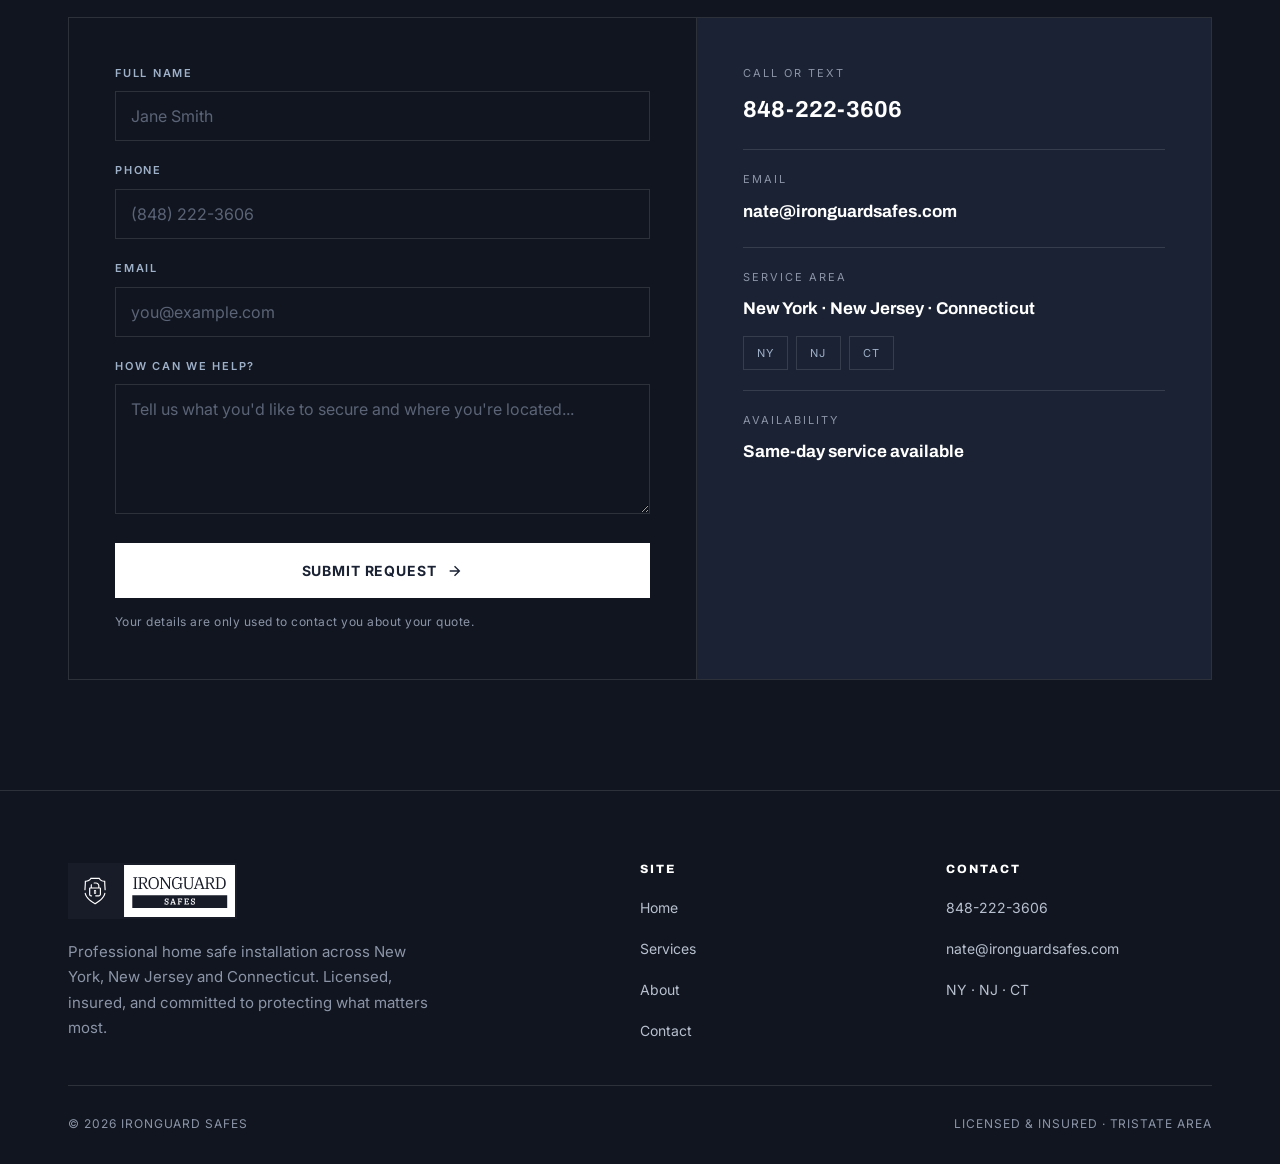
==== commit c5c43cae: "WIP: Maverick-style home redesign in navy+white (home page only, for review) - New navy/white design" ====
--- a/index.html
+++ b/index.html
@@ -4,246 +4,189 @@
   <meta charset="UTF-8" />
   <meta name="viewport" content="width=device-width, initial-scale=1.0" />
   <title>Ironguard Safes — Professional Safe Installation | NY, NJ & CT</title>
-  <meta name="description" content="Ironguard Safes provides professional home safe installation across New York, New Jersey & Connecticut. Gun safes, fireproof safes, wall & floor safes, biometric safes. Licensed & insured. Call 848-222-3606." />
+  <meta name="description" content="Ironguard Safes — professional home safe installation across New York, New Jersey & Connecticut. Gun, fireproof, wall, floor & biometric safes. Licensed & insured. Call 848-222-3606." />
   <link rel="icon" type="image/svg+xml" href="assets/images/favicon.svg" />
   <link rel="preconnect" href="https://fonts.googleapis.com" />
   <link rel="preconnect" href="https://fonts.gstatic.com" crossorigin />
-  <link href="https://fonts.googleapis.com/css2?family=Inter:wght@400;500;600;700&display=swap" rel="stylesheet" />
+  <link href="https://fonts.googleapis.com/css2?family=Archivo:wght@500;600;700;800&family=Inter:wght@400;500;600;700&display=swap" rel="stylesheet" />
   <link rel="stylesheet" href="assets/css/style.css" />
 </head>
 <body>
 
-  <!-- ===== NAV ===== -->
+  <!-- TOP BAR -->
+  <div class="topbar">
+    <div class="wrap topbar__in">
+      <span>Licensed &amp; Insured · Serving NY · NJ · CT</span>
+      <span>Same-Day Availability — <a href="tel:8482223606">848-222-3606</a></span>
+    </div>
+  </div>
+
+  <!-- NAV -->
   <header class="nav" id="top">
-    <div class="container nav__inner">
-      <a href="index.html" class="nav__logo" aria-label="Ironguard Safes home">
-        <img src="assets/images/logo.svg" alt="Ironguard Safes" />
-      </a>
+    <div class="wrap nav__in">
+      <a href="index.html" class="nav__logo" aria-label="Ironguard Safes home"><img src="assets/images/logo.svg" alt="Ironguard Safes" /></a>
       <nav>
         <ul class="nav__menu" id="navMenu">
           <li><a href="index.html" class="active">Home</a></li>
           <li><a href="services.html">Services</a></li>
           <li><a href="about.html">About</a></li>
           <li><a href="contact.html">Contact</a></li>
-          <li><a href="tel:8482223606" class="nav__phone nav__phone-mobile">Call 848-222-3606</a></li>
+          <li class="nav__cta"><a href="contact.html#contact" class="btn btn--white">Get a Quote</a></li>
         </ul>
       </nav>
-      <a href="tel:8482223606" class="nav__phone">
-        <svg width="16" height="16" viewBox="0 0 24 24"><path d="M6.6 10.8c1.4 2.8 3.8 5.1 6.6 6.6l2.2-2.2c.3-.3.7-.4 1-.2 1.1.4 2.3.6 3.6.6.6 0 1 .4 1 1V20c0 .6-.4 1-1 1C10.6 21 3 13.4 3 4c0-.6.4-1 1-1h3.5c.6 0 1 .4 1 1 0 1.2.2 2.4.6 3.6.1.4 0 .8-.3 1l-2.2 2.2z"/></svg>
-        848-222-3606
-      </a>
-      <button class="nav__toggle" id="navToggle" aria-label="Toggle menu" aria-expanded="false" aria-controls="navMenu">
-        <span></span><span></span><span></span>
-      </button>
+      <button class="nav__toggle" id="navToggle" aria-label="Toggle menu" aria-expanded="false" aria-controls="navMenu"><span></span><span></span><span></span></button>
     </div>
   </header>
 
-  <!-- ===== HERO ===== -->
+  <!-- HERO -->
   <section class="hero">
-    <div class="container hero__inner">
-      <h1>Protect What <span class="accent">Matters Most</span></h1>
-      <p>Professional safe installation for homes across New York, New Jersey &amp; Connecticut.</p>
+    <div class="hero__dial" aria-hidden="true"></div>
+    <div class="wrap hero__in">
+      <span class="eyebrow">Professional Home Safe Installation</span>
+      <h1>Built To Protect.<br><span class="acc">Engineered</span> For Home.</h1>
+      <p>Expert safe installation for homes across New York, New Jersey &amp; Connecticut. Bolted down, locked tight, and done right the first time.</p>
       <div class="hero__cta">
-        <a href="contact.html#contact" class="btn btn-gold">Get a Free Quote</a>
-        <a href="services.html" class="btn btn-outline">View Our Services</a>
-      </div>
-      <div class="hero__trust">
-        <span><svg width="18" height="18" viewBox="0 0 24 24"><path d="M12 1 3 5v6c0 5.5 3.8 10.7 9 12 5.2-1.3 9-6.5 9-12V5l-9-4zm-1.2 14.5L7 11.7l1.4-1.4 2.4 2.4 5-5L17.2 9l-6.4 6.5z"/></svg> Licensed &amp; Insured</span>
-        <span><svg width="18" height="18" viewBox="0 0 24 24"><path d="M12 2a10 10 0 1 0 0 20 10 10 0 0 0 0-20zm1 11h-4v-2h2V7h2v6z"/></svg> Same-Day Availability</span>
-        <span><svg width="18" height="18" viewBox="0 0 24 24"><path d="M12 2C8.1 2 5 5.1 5 9c0 5.2 7 13 7 13s7-7.8 7-13c0-3.9-3.1-7-7-7zm0 9.5A2.5 2.5 0 1 1 12 6.5a2.5 2.5 0 0 1 0 5z"/></svg> Tristate Coverage</span>
-      </div>
-    </div>
-  </section>
-
-  <!-- ===== SERVICES ===== -->
-  <section class="section" id="services">
-    <div class="container">
-      <div class="section-head reveal">
+        <a href="contact.html#contact" class="btn btn--white">Request a Quote <svg viewBox="0 0 24 24"><path fill="currentColor" d="M4 11v2h12l-5.5 5.5L12 20l8-8-8-8-1.5 1.5L16 11z"/></svg></a>
+        <a href="services.html" class="btn btn--outline">Our Services</a>
+      </div>
+    </div>
+  </section>
+
+  <!-- STATS -->
+  <section class="stats">
+    <div class="wrap stats__in">
+      <div class="stat"><b>3 States</b><span>NY · NJ · CT Coverage</span></div>
+      <div class="stat"><b>Same-Day</b><span>Availability When Needed</span></div>
+      <div class="stat"><b>100%</b><span>Licensed &amp; Insured</span></div>
+    </div>
+  </section>
+
+  <!-- SERVICES -->
+  <section class="sec sec--light" id="services">
+    <div class="wrap">
+      <div class="sec__head">
         <span class="eyebrow">What We Install</span>
-        <h2>Safe Solutions for Every Home</h2>
-        <p>From firearm storage to fireproof document protection, we install the right safe — securely and professionally — for your space.</p>
+        <h2>Safes For Every Home</h2>
+        <p>From firearm storage to fireproof document protection — we size, place, anchor and test the right safe for your home.</p>
       </div>
       <div class="cards">
         <article class="card reveal">
-          <div class="card__icon"><svg viewBox="0 0 24 24"><path d="M20 8h-3V6a3 3 0 0 0-3-3H6L3 6v3l2 1v9a1 1 0 0 0 1 1h3v-6h2v6h8a1 1 0 0 0 1-1v-9a2 2 0 0 0-1-2zM8 5h6a1 1 0 0 1 1 1v2H6.4L8 5zm9 13h-3v-4a1 1 0 0 0-1-1H9a1 1 0 0 0-1 1v4H7v-7h10v7z"/></svg></div>
-          <h3>Gun Safes</h3>
-          <p>Secure firearm storage that keeps weapons out of the wrong hands while staying instantly accessible to you. Anchored and installed to code.</p>
-        </article>
-        <article class="card reveal">
-          <div class="card__icon"><svg viewBox="0 0 24 24"><path d="M4 3a2 2 0 0 0-2 2v14a2 2 0 0 0 2 2h16a2 2 0 0 0 2-2V5a2 2 0 0 0-2-2H4zm14 16H6V5h12v14zm-6-3a3 3 0 1 0 0-6 3 3 0 0 0 0 6zm0-2a1 1 0 1 1 0-2 1 1 0 0 1 0 2z"/></svg></div>
-          <h3>Home Safes</h3>
-          <p>Protect cash, jewelry, passports and valuables with a discreet, professionally mounted safe sized to fit your home and needs.</p>
-        </article>
-        <article class="card reveal">
-          <div class="card__icon"><svg viewBox="0 0 24 24"><path d="M12 2C8 6 6 9 6 13a6 6 0 0 0 12 0c0-4-2-7-6-11zm0 16a3 3 0 0 1-3-3c0-1.4.6-2.7 1.5-4 .3 1 .9 1.7 1.8 2 .9-.5 1.2-1.4 1.2-2.4 1 1.4 1.5 2.8 1.5 4.4a3 3 0 0 1-3 3z"/></svg></div>
-          <h3>Fireproof Safes</h3>
-          <p>Fire- and heat-rated safes that shield documents, hard drives and heirlooms when it matters most. Rated protection, expertly placed.</p>
-        </article>
-        <article class="card reveal">
-          <div class="card__icon"><svg viewBox="0 0 24 24"><path d="M3 3v18h18V3H3zm16 16H5V5h14v14zM7 7h4v4H7V7zm6 0h4v4h-4V7zm-6 6h4v4H7v-4zm6 0h4v4h-4v-4z"/></svg></div>
-          <h3>Wall &amp; Floor Safes</h3>
-          <p>Hidden in-wall and in-floor safes that disappear into your home. Discreet, tamper-resistant and seamlessly installed.</p>
-        </article>
-        <article class="card reveal">
-          <div class="card__icon"><svg viewBox="0 0 24 24"><path d="M12 1a4 4 0 0 0-4 4v3H7a2 2 0 0 0-2 2v9a2 2 0 0 0 2 2h10a2 2 0 0 0 2-2v-9a2 2 0 0 0-2-2h-1V5a4 4 0 0 0-4-4zm-2 4a2 2 0 1 1 4 0v3h-4V5zm2 9a1.6 1.6 0 0 1 .8 3v2.2h-1.6V17a1.6 1.6 0 0 1 .8-3z"/></svg></div>
-          <h3>Biometric Safes</h3>
-          <p>Fingerprint-access safes that open in a second for you — and stay locked for everyone else. Modern security, professionally configured.</p>
-        </article>
-        <article class="card reveal" style="display:flex;flex-direction:column;justify-content:center;background:var(--navy);border-color:transparent;">
-          <h3 style="color:#fff;">Not sure which safe is right?</h3>
-          <p style="color:#aab2c2;margin-bottom:20px;">Tell us what you're protecting and we'll recommend the right safe for your home and budget.</p>
-          <a href="contact.html#contact" class="btn btn-gold" style="align-self:flex-start;">Get a Free Quote</a>
-        </article>
-      </div>
-    </div>
-  </section>
-
-  <!-- ===== WHY IRONGUARD ===== -->
-  <section class="section section--alt">
-    <div class="container">
-      <div class="section-head reveal">
+          <div class="card__media"><svg viewBox="0 0 24 24"><path d="M20 8h-3V6a3 3 0 0 0-3-3H6L3 6v3l2 1v9a1 1 0 0 0 1 1h3v-6h2v6h8a1 1 0 0 0 1-1v-9a2 2 0 0 0-1-2zM8 5h6a1 1 0 0 1 1 1v2H6.4L8 5zm9 13h-3v-4a1 1 0 0 0-1-1H9a1 1 0 0 0-1 1v4H7v-7h10v7z"/></svg></div>
+          <div class="card__bar"></div>
+          <div class="card__body"><h3>Gun Safes</h3><p>Heavy-duty firearm storage, properly anchored and instantly accessible to you — and no one else.</p><a class="card__more" href="services.html#gun">Learn more <svg viewBox="0 0 24 24"><path d="M4 11v2h12l-5.5 5.5L12 20l8-8-8-8-1.5 1.5L16 11z"/></svg></a></div>
+        </article>
+        <article class="card reveal">
+          <div class="card__media"><svg viewBox="0 0 24 24"><path d="M4 3a2 2 0 0 0-2 2v14a2 2 0 0 0 2 2h16a2 2 0 0 0 2-2V5a2 2 0 0 0-2-2H4zm14 16H6V5h12v14zm-6-3a3 3 0 1 0 0-6 3 3 0 0 0 0 6zm0-2a1 1 0 1 1 0-2 1 1 0 0 1 0 2z"/></svg></div>
+          <div class="card__bar"></div>
+          <div class="card__body"><h3>Home Safes</h3><p>Discreet, professionally mounted safes for cash, jewelry, passports and irreplaceable valuables.</p><a class="card__more" href="services.html#home">Learn more <svg viewBox="0 0 24 24"><path d="M4 11v2h12l-5.5 5.5L12 20l8-8-8-8-1.5 1.5L16 11z"/></svg></a></div>
+        </article>
+        <article class="card reveal">
+          <div class="card__media"><svg viewBox="0 0 24 24"><path d="M12 2C8 6 6 9 6 13a6 6 0 0 0 12 0c0-4-2-7-6-11zm0 16a3 3 0 0 1-3-3c0-1.4.6-2.7 1.5-4 .3 1 .9 1.7 1.8 2 .9-.5 1.2-1.4 1.2-2.4 1 1.4 1.5 2.8 1.5 4.4a3 3 0 0 1-3 3z"/></svg></div>
+          <div class="card__bar"></div>
+          <div class="card__body"><h3>Fireproof Safes</h3><p>Fire- and heat-rated protection for documents, drives and heirlooms when it matters most.</p><a class="card__more" href="services.html#fireproof">Learn more <svg viewBox="0 0 24 24"><path d="M4 11v2h12l-5.5 5.5L12 20l8-8-8-8-1.5 1.5L16 11z"/></svg></a></div>
+        </article>
+        <article class="card reveal">
+          <div class="card__media"><svg viewBox="0 0 24 24"><path d="M3 3v18h18V3H3zm16 16H5V5h14v14zM7 7h4v4H7V7zm6 0h4v4h-4V7zm-6 6h4v4H7v-4zm6 0h4v4h-4v-4z"/></svg></div>
+          <div class="card__bar"></div>
+          <div class="card__body"><h3>Wall &amp; Floor Safes</h3><p>Concealed in-wall and in-floor safes that disappear into your home — hidden, flush and secure.</p><a class="card__more" href="services.html#wall">Learn more <svg viewBox="0 0 24 24"><path d="M4 11v2h12l-5.5 5.5L12 20l8-8-8-8-1.5 1.5L16 11z"/></svg></a></div>
+        </article>
+        <article class="card reveal">
+          <div class="card__media"><svg viewBox="0 0 24 24"><path d="M12 1a4 4 0 0 0-4 4v3H7a2 2 0 0 0-2 2v9a2 2 0 0 0 2 2h10a2 2 0 0 0 2-2v-9a2 2 0 0 0-2-2h-1V5a4 4 0 0 0-4-4zm-2 4a2 2 0 1 1 4 0v3h-4V5zm2 9a1.6 1.6 0 0 1 .8 3v2.2h-1.6V17a1.6 1.6 0 0 1 .8-3z"/></svg></div>
+          <div class="card__bar"></div>
+          <div class="card__body"><h3>Biometric Safes</h3><p>Fingerprint access that opens in a second for you and stays locked for everyone else.</p><a class="card__more" href="services.html#biometric">Learn more <svg viewBox="0 0 24 24"><path d="M4 11v2h12l-5.5 5.5L12 20l8-8-8-8-1.5 1.5L16 11z"/></svg></a></div>
+        </article>
+        <article class="card reveal" style="background:var(--navy);border-color:transparent;">
+          <div class="card__body" style="justify-content:center;">
+            <h3 style="color:#fff;">Not Sure Which Safe?</h3>
+            <p style="color:var(--body-d);">Tell us what you're protecting and we'll recommend the right safe — free of charge.</p>
+            <a href="contact.html#contact" class="btn btn--white" style="align-self:flex-start;">Get a Free Quote</a>
+          </div>
+        </article>
+      </div>
+    </div>
+  </section>
+
+  <!-- WHY -->
+  <section class="sec">
+    <div class="wrap">
+      <div class="sec__head">
         <span class="eyebrow">Why Ironguard</span>
-        <h2>Security You Can Trust</h2>
-        <p>We treat every installation like it's protecting our own family. Here's what sets us apart.</p>
-      </div>
-      <div class="trust-grid">
-        <div class="trust reveal">
-          <div class="trust__icon"><svg viewBox="0 0 24 24"><path d="M12 1 3 5v6c0 5.5 3.8 10.7 9 12 5.2-1.3 9-6.5 9-12V5l-9-4zm-1.2 14.5L7 11.7l1.4-1.4 2.4 2.4 5-5L17.2 9l-6.4 6.5z"/></svg></div>
-          <h3>Licensed &amp; Insured</h3>
-          <p>Fully licensed and insured for your complete peace of mind on every job.</p>
-        </div>
-        <div class="trust reveal">
-          <div class="trust__icon"><svg viewBox="0 0 24 24"><path d="M12 2a10 10 0 1 0 0 20 10 10 0 0 0 0-20zm1 11h-4v-2h2V7h2v6z"/></svg></div>
-          <h3>Same-Day Availability</h3>
-          <p>Need it secured fast? We offer same-day appointments whenever possible.</p>
-        </div>
-        <div class="trust reveal">
-          <div class="trust__icon"><svg viewBox="0 0 24 24"><path d="M12 2C8.1 2 5 5.1 5 9c0 5.2 7 13 7 13s7-7.8 7-13c0-3.9-3.1-7-7-7zm0 9.5A2.5 2.5 0 1 1 12 6.5a2.5 2.5 0 0 1 0 5z"/></svg></div>
-          <h3>Tristate Coverage</h3>
-          <p>Serving homes across New York, New Jersey and Connecticut.</p>
-        </div>
-        <div class="trust reveal">
-          <div class="trust__icon"><svg viewBox="0 0 24 24"><path d="m12 17.3 5.2 3.1-1.4-5.9 4.6-4-6-.5L12 4.5 9.6 10l-6 .5 4.6 4-1.4 5.9z"/></svg></div>
-          <h3>100% Satisfaction</h3>
-          <p>We're not done until your safe is secure and you're fully satisfied.</p>
-        </div>
-      </div>
-    </div>
-  </section>
-
-  <!-- ===== HOW IT WORKS ===== -->
-  <section class="section">
-    <div class="container">
-      <div class="section-head reveal">
+        <h2>Security Beyond The Sale</h2>
+        <p>We treat every installation like it's protecting our own family — because someone is trusting us to do exactly that.</p>
+      </div>
+      <div class="feat reveal">
+        <div class="feat__c"><svg viewBox="0 0 24 24"><path d="M12 1 3 5v6c0 5.5 3.8 10.7 9 12 5.2-1.3 9-6.5 9-12V5l-9-4zm-1.2 14.5L7 11.7l1.4-1.4 2.4 2.4 5-5L17.2 9l-6.4 6.5z"/></svg><h3>Licensed &amp; Insured</h3><p>Fully licensed and insured for complete peace of mind on every single job.</p></div>
+        <div class="feat__c"><svg viewBox="0 0 24 24"><path d="M12 2a10 10 0 1 0 0 20 10 10 0 0 0 0-20zm1 11h-4v-2h2V7h2v6z"/></svg><h3>Same-Day Service</h3><p>Need it secured fast? We offer same-day appointments whenever possible.</p></div>
+        <div class="feat__c"><svg viewBox="0 0 24 24"><path d="M12 2C8.1 2 5 5.1 5 9c0 5.2 7 13 7 13s7-7.8 7-13c0-3.9-3.1-7-7-7zm0 9.5A2.5 2.5 0 1 1 12 6.5a2.5 2.5 0 0 1 0 5z"/></svg><h3>Tristate Coverage</h3><p>Serving homes across New York, New Jersey and Connecticut.</p></div>
+        <div class="feat__c"><svg viewBox="0 0 24 24"><path d="m12 17.3 5.2 3.1-1.4-5.9 4.6-4-6-.5L12 4.5 9.6 10l-6 .5 4.6 4-1.4 5.9z"/></svg><h3>100% Satisfaction</h3><p>We're not done until your safe is secure and you're fully satisfied.</p></div>
+      </div>
+    </div>
+  </section>
+
+  <!-- PROCESS -->
+  <section class="sec sec--light">
+    <div class="wrap">
+      <div class="sec__head">
         <span class="eyebrow">How It Works</span>
-        <h2>Secured in Three Simple Steps</h2>
-        <p>Getting your safe professionally installed is straightforward from the first call to the final lock.</p>
-      </div>
-      <div class="steps">
-        <div class="step reveal">
-          <div class="step__num">1</div>
-          <h3>Call Us</h3>
-          <p>Tell us what you're protecting. We'll answer your questions and recommend the right safe for your home.</p>
-        </div>
-        <div class="step reveal">
-          <div class="step__num">2</div>
-          <h3>Schedule Install</h3>
-          <p>Pick a time that works for you. We arrive on schedule, prepared, and respectful of your space.</p>
-        </div>
-        <div class="step reveal">
-          <div class="step__num">3</div>
-          <h3>Done &amp; Secured</h3>
-          <p>We anchor, test and walk you through your new safe — leaving your valuables fully protected.</p>
-        </div>
-      </div>
-    </div>
-  </section>
-
-  <!-- ===== CTA STRIP ===== -->
-  <section class="cta-strip reveal">
-    <div class="container">
-      <h2>Ready to secure what matters?</h2>
-      <p>Get a free, no-obligation quote today. Same-day service available across the tristate area.</p>
-      <a href="tel:8482223606" class="btn btn-navy">Call 848-222-3606</a>
-    </div>
-  </section>
-
-  <!-- ===== CONTACT ===== -->
-  <section class="section section--alt" id="contact">
-    <div class="container">
-      <div class="section-head reveal">
+        <h2>Three Steps To Secured</h2>
+      </div>
+      <div class="steps reveal">
+        <div class="step"><b>01</b><h3>Call Us</h3><p>Tell us what you're protecting. We'll answer your questions and recommend the right safe for your home.</p></div>
+        <div class="step"><b>02</b><h3>Schedule Install</h3><p>Pick a time that works for you. We arrive on schedule, prepared, and respectful of your space.</p></div>
+        <div class="step"><b>03</b><h3>Done &amp; Secured</h3><p>We anchor, test and walk you through your new safe — leaving your valuables fully protected.</p></div>
+      </div>
+    </div>
+  </section>
+
+  <!-- CTA -->
+  <section class="cta">
+    <div class="wrap">
+      <h2>Secure What Matters</h2>
+      <p>Free Quotes · Same-Day Service · Tristate Area</p>
+      <a href="tel:8482223606" class="btn btn--white">Call 848-222-3606 <svg viewBox="0 0 24 24"><path fill="currentColor" d="M4 11v2h12l-5.5 5.5L12 20l8-8-8-8-1.5 1.5L16 11z"/></svg></a>
+    </div>
+  </section>
+
+  <!-- CONTACT -->
+  <section class="sec" id="contact">
+    <div class="wrap">
+      <div class="sec__head">
         <span class="eyebrow">Get In Touch</span>
-        <h2>Request Your Free Quote</h2>
-        <p>Fill out the form below and we'll get right back to you — usually the same day.</p>
-      </div>
-      <div class="contact-grid">
-        <form class="form reveal" id="contactForm" novalidate>
-          <div class="form__success">Thanks! Your request has been received. We'll be in touch shortly.</div>
-          <div class="form__error"></div>
-          <div class="hp" aria-hidden="true">
-            <label for="company">Company</label>
-            <input type="text" id="company" name="company" tabindex="-1" autocomplete="off" />
-          </div>
-          <div class="row">
-            <div class="field">
-              <label for="name">Full Name</label>
-              <input type="text" id="name" name="name" placeholder="Jane Smith" required />
-            </div>
-            <div class="field">
-              <label for="phone">Phone</label>
-              <input type="tel" id="phone" name="phone" placeholder="(848) 222-3606" required />
-            </div>
-          </div>
-          <div class="field">
-            <label for="email">Email</label>
-            <input type="email" id="email" name="email" placeholder="you@example.com" required />
-          </div>
-          <div class="field">
-            <label for="message">How can we help?</label>
-            <textarea id="message" name="message" placeholder="Tell us what you'd like to secure and where you're located..." required></textarea>
-          </div>
-          <button type="submit" class="btn btn-gold">Submit Request</button>
-          <p class="form__note">We respect your privacy. Your details are only used to contact you about your quote.</p>
+        <h2>Request A Free Quote</h2>
+        <p>Fill out the form and we'll get right back to you — usually the same day.</p>
+      </div>
+      <div class="contact reveal">
+        <form class="contact__form" id="contactForm" novalidate>
+          <div class="form-msg form-ok">Received. We'll be in touch shortly.</div>
+          <div class="form-msg form-err"></div>
+          <div class="hp" aria-hidden="true"><label for="company">Company</label><input type="text" id="company" name="company" tabindex="-1" autocomplete="off" /></div>
+          <div class="field"><label for="name">Full Name</label><input type="text" id="name" name="name" placeholder="Jane Smith" required /></div>
+          <div class="field"><label for="phone">Phone</label><input type="tel" id="phone" name="phone" placeholder="(848) 222-3606" required /></div>
+          <div class="field"><label for="email">Email</label><input type="email" id="email" name="email" placeholder="you@example.com" required /></div>
+          <div class="field"><label for="message">How Can We Help?</label><textarea id="message" name="message" placeholder="Tell us what you'd like to secure and where you're located..." required></textarea></div>
+          <button type="submit" class="btn btn--white">Submit Request <svg viewBox="0 0 24 24"><path fill="currentColor" d="M4 11v2h12l-5.5 5.5L12 20l8-8-8-8-1.5 1.5L16 11z"/></svg></button>
+          <p class="form-note">Your details are only used to contact you about your quote.</p>
         </form>
-
-        <aside class="contact-info reveal">
-          <h3>Talk to Ironguard</h3>
-          <p>Prefer to talk it through? Reach out directly — we're happy to help.</p>
-          <div class="info-item">
-            <div class="info-item__icon"><svg viewBox="0 0 24 24"><path d="M6.6 10.8c1.4 2.8 3.8 5.1 6.6 6.6l2.2-2.2c.3-.3.7-.4 1-.2 1.1.4 2.3.6 3.6.6.6 0 1 .4 1 1V20c0 .6-.4 1-1 1C10.6 21 3 13.4 3 4c0-.6.4-1 1-1h3.5c.6 0 1 .4 1 1 0 1.2.2 2.4.6 3.6.1.4 0 .8-.3 1l-2.2 2.2z"/></svg></div>
-            <div><div class="label">Call or Text</div><a class="value" href="tel:8482223606">848-222-3606</a></div>
-          </div>
-          <div class="info-item">
-            <div class="info-item__icon"><svg viewBox="0 0 24 24"><path d="M4 4h16a2 2 0 0 1 2 2v12a2 2 0 0 1-2 2H4a2 2 0 0 1-2-2V6a2 2 0 0 1 2-2zm8 7L4 6.5V8l8 4.5L20 8V6.5L12 11z"/></svg></div>
-            <div><div class="label">Email</div><a class="value" href="mailto:nate@ironguardsafes.com">nate@ironguardsafes.com</a></div>
-          </div>
-          <div class="info-item">
-            <div class="info-item__icon"><svg viewBox="0 0 24 24"><path d="M12 2C8.1 2 5 5.1 5 9c0 5.2 7 13 7 13s7-7.8 7-13c0-3.9-3.1-7-7-7zm0 9.5A2.5 2.5 0 1 1 12 6.5a2.5 2.5 0 0 1 0 5z"/></svg></div>
-            <div>
-              <div class="label">Service Area</div>
-              <div class="value">New York · New Jersey · Connecticut</div>
-              <div class="areas">
-                <span class="area-tag"><svg viewBox="0 0 24 24"><path d="M12 2C8.1 2 5 5.1 5 9c0 5.2 7 13 7 13s7-7.8 7-13c0-3.9-3.1-7-7-7z"/></svg>New York</span>
-                <span class="area-tag"><svg viewBox="0 0 24 24"><path d="M12 2C8.1 2 5 5.1 5 9c0 5.2 7 13 7 13s7-7.8 7-13c0-3.9-3.1-7-7-7z"/></svg>New Jersey</span>
-                <span class="area-tag"><svg viewBox="0 0 24 24"><path d="M12 2C8.1 2 5 5.1 5 9c0 5.2 7 13 7 13s7-7.8 7-13c0-3.9-3.1-7-7-7z"/></svg>Connecticut</span>
-              </div>
-            </div>
-          </div>
+        <aside class="contact__aside">
+          <div class="ci"><div class="k">Call or Text</div><a class="v" href="tel:8482223606">848-222-3606</a></div>
+          <div class="ci"><div class="k">Email</div><a class="v v--sm" href="mailto:nate@ironguardsafes.com">nate@ironguardsafes.com</a></div>
+          <div class="ci"><div class="k">Service Area</div><div class="v v--sm">New York · New Jersey · Connecticut</div><div class="tags"><span>NY</span><span>NJ</span><span>CT</span></div></div>
+          <div class="ci"><div class="k">Availability</div><div class="v v--sm">Same-day service available</div></div>
         </aside>
       </div>
     </div>
   </section>
 
-  <!-- ===== FOOTER ===== -->
+  <!-- FOOTER -->
   <footer class="footer">
-    <div class="container">
+    <div class="wrap">
       <div class="footer__grid">
-        <div class="footer__brand">
-          <div class="footer__logo"><img src="assets/images/logo-white.svg" alt="Ironguard Safes" /></div>
-          <p class="footer__about">Professional home safe installation across New York, New Jersey and Connecticut. Licensed, insured, and committed to protecting what matters most to you.</p>
+        <div>
+          <div class="footer__logo"><img src="assets/images/logo.svg" alt="Ironguard Safes" /></div>
+          <p class="footer__about">Professional home safe installation across New York, New Jersey and Connecticut. Licensed, insured, and committed to protecting what matters most.</p>
         </div>
         <div>
-          <h4>Explore</h4>
+          <h4>Site</h4>
           <ul>
             <li><a href="index.html">Home</a></li>
             <li><a href="services.html">Services</a></li>
@@ -251,16 +194,18 @@
             <li><a href="contact.html">Contact</a></li>
           </ul>
         </div>
-        <div class="footer__contact">
+        <div>
           <h4>Contact</h4>
-          <a href="tel:8482223606">848-222-3606</a>
-          <a href="mailto:nate@ironguardsafes.com">nate@ironguardsafes.com</a>
-          <a href="contact.html">NY · NJ · CT</a>
+          <ul>
+            <li><a href="tel:8482223606">848-222-3606</a></li>
+            <li><a href="mailto:nate@ironguardsafes.com">nate@ironguardsafes.com</a></li>
+            <li><a href="contact.html">NY · NJ · CT</a></li>
+          </ul>
         </div>
       </div>
       <div class="footer__bottom">
-        <span>&copy; <span id="year">2026</span> Ironguard Safes. All rights reserved.</span>
-        <span>Licensed &amp; Insured · Serving the Tristate Area</span>
+        <span>&copy; <span id="year">2026</span> Ironguard Safes</span>
+        <span>Licensed &amp; Insured · Tristate Area</span>
       </div>
     </div>
   </footer>
--- a/assets/css/style.css
+++ b/assets/css/style.css
@@ -1,656 +1,207 @@
 /* ===========================================================
-   Ironguard Safes — Global Stylesheet
-   Palette:  Navy #1a2233 | Gold #c8a45c | Gunmetal #3a4356
+   IRONGUARD SAFES — Maverick-inspired, navy + white
+   Logo palette only: Navy #1a2233 / White. No gold.
    =========================================================== */
-
-:root {
-  --navy:        #1a2233;
-  --navy-2:      #232c41;
-  --gunmetal:    #3a4356;
-  --gold:        #c8a45c;
-  --gold-dark:   #b08d44;
-  --ink:         #1c2230;
-  --body:        #4a5161;
-  --muted:       #8a90a0;
-  --line:        #e4e7ee;
-  --bg:          #ffffff;
-  --bg-alt:      #f5f6f9;
-  --white:       #ffffff;
-  --radius:      10px;
-  --shadow-sm:   0 2px 10px rgba(26, 34, 51, 0.06);
-  --shadow-md:   0 10px 30px rgba(26, 34, 51, 0.10);
-  --shadow-lg:   0 24px 60px rgba(26, 34, 51, 0.16);
-  --maxw:        1160px;
-  --ease:        cubic-bezier(.4, 0, .2, 1);
-  --serif:       Georgia, "Times New Roman", serif;
-  --sans:        "Inter", "Helvetica Neue", Arial, system-ui, sans-serif;
+:root{
+  --navy:#1a2233;
+  --navy-deep:#10151f;
+  --navy-2:#202a3d;
+  --navy-3:#27324a;
+  --line-d:rgba(255,255,255,.12);
+  --line-l:#e3e7ee;
+  --white:#ffffff;
+  --paper:#f5f7fa;
+  --ink:#161c28;
+  --body-d:#b8c0cf;     /* body text on navy */
+  --mut-d:#8c95a8;      /* muted on navy */
+  --body-l:#4a5365;     /* body on light */
+  --steel:#9fb0c9;      /* cool accent (navy family) */
+  --wrap:1200px;
+  --ease:cubic-bezier(.4,0,.2,1);
+  --disp:"Archivo","Inter",system-ui,sans-serif;
+  --sans:"Inter",system-ui,"Helvetica Neue",Arial,sans-serif;
 }
-
-/* ---------- Reset ---------- */
-*, *::before, *::after { box-sizing: border-box; margin: 0; padding: 0; }
-
-html { scroll-behavior: smooth; scroll-padding-top: 88px; -webkit-text-size-adjust: 100%; }
-
-body {
-  font-family: var(--sans);
-  color: var(--body);
-  background: var(--bg);
-  line-height: 1.65;
-  font-size: 17px;
-  -webkit-font-smoothing: antialiased;
+*,*::before,*::after{box-sizing:border-box;margin:0;padding:0;}
+html{scroll-behavior:smooth;scroll-padding-top:130px;-webkit-text-size-adjust:100%;}
+body{font-family:var(--sans);background:var(--navy-deep);color:var(--body-d);font-size:17px;line-height:1.7;-webkit-font-smoothing:antialiased;}
+img{max-width:100%;display:block;}
+a{color:inherit;text-decoration:none;}
+h1,h2,h3,h4{font-family:var(--disp);font-weight:800;line-height:1.02;letter-spacing:-.01em;text-transform:uppercase;color:#fff;}
+.wrap{width:100%;max-width:var(--wrap);margin:0 auto;padding:0 28px;}
+
+.eyebrow{font-size:12.5px;font-weight:700;letter-spacing:.28em;text-transform:uppercase;color:var(--steel);display:inline-flex;align-items:center;gap:12px;}
+.eyebrow::before{content:"";width:30px;height:2px;background:var(--steel);}
+
+/* ---------- buttons ---------- */
+.btn{display:inline-flex;align-items:center;gap:11px;font-family:var(--sans);font-weight:700;font-size:14px;letter-spacing:.06em;text-transform:uppercase;padding:17px 30px;border:2px solid transparent;cursor:pointer;transition:all .2s var(--ease);}
+.btn svg{width:16px;height:16px;transition:transform .2s var(--ease);}
+.btn:hover svg{transform:translateX(4px);}
+.btn--white{background:#fff;color:var(--navy);}
+.btn--white:hover{background:var(--steel);color:var(--navy);}
+.btn--outline{background:transparent;color:#fff;border-color:var(--line-d);}
+.btn--outline:hover{border-color:#fff;}
+.btn--navy{background:var(--navy);color:#fff;}
+.btn--navy:hover{background:var(--navy-2);}
+
+/* ---------- top bar ---------- */
+.topbar{background:var(--navy-deep);border-bottom:1px solid var(--line-d);font-size:12px;letter-spacing:.14em;text-transform:uppercase;color:var(--mut-d);}
+.topbar__in{display:flex;justify-content:space-between;align-items:center;height:42px;gap:20px;}
+.topbar a{color:#fff;}
+.topbar a:hover{color:var(--steel);}
+
+/* ---------- nav ---------- */
+.nav{position:sticky;top:0;z-index:1000;background:rgba(16,21,31,.92);backdrop-filter:blur(10px);border-bottom:1px solid var(--line-d);}
+.nav__in{display:flex;align-items:center;justify-content:space-between;height:84px;}
+.nav__logo img{height:54px;width:auto;display:block;}
+.nav__menu{display:flex;align-items:center;gap:8px;list-style:none;}
+.nav__menu a{font-size:14px;font-weight:600;letter-spacing:.04em;text-transform:uppercase;color:var(--body-d);padding:10px 16px;transition:color .2s var(--ease);}
+.nav__menu a:hover,.nav__menu a.active{color:#fff;}
+.nav__cta{margin-left:12px;}
+.nav__toggle{display:none;flex-direction:column;gap:5px;background:none;border:0;cursor:pointer;padding:8px;}
+.nav__toggle span{width:26px;height:2px;background:#fff;transition:.3s var(--ease);}
+.nav__toggle.open span:nth-child(1){transform:translateY(7px) rotate(45deg);}
+.nav__toggle.open span:nth-child(2){opacity:0;}
+.nav__toggle.open span:nth-child(3){transform:translateY(-7px) rotate(-45deg);}
+
+/* ---------- hero ---------- */
+.hero{position:relative;background:var(--navy-deep);overflow:hidden;border-bottom:1px solid var(--line-d);}
+.hero::before{content:"";position:absolute;inset:0;background:
+  radial-gradient(60% 80% at 82% 50%, rgba(159,176,201,.16), transparent 60%),
+  radial-gradient(40% 60% at 0% 0%, rgba(32,42,61,.7), transparent 60%);}
+/* safe-dial motif */
+.hero__dial{position:absolute;right:-120px;top:50%;transform:translateY(-50%);width:560px;height:560px;border-radius:50%;border:2px solid var(--line-d);opacity:.5;}
+.hero__dial::before,.hero__dial::after{content:"";position:absolute;border-radius:50%;border:2px solid var(--line-d);}
+.hero__dial::before{inset:60px;}
+.hero__dial::after{inset:150px;border-style:dashed;}
+.hero__in{position:relative;z-index:2;padding:120px 0 110px;max-width:820px;}
+.hero .eyebrow{margin-bottom:26px;}
+.hero h1{font-size:clamp(44px,8vw,96px);color:#fff;}
+.hero h1 .acc{position:relative;white-space:nowrap;}
+.hero h1 .acc::after{content:"";position:absolute;left:0;right:0;bottom:.06em;height:.09em;background:#fff;}
+.hero p{font-size:clamp(17px,2vw,21px);color:var(--body-d);max-width:560px;margin:30px 0 38px;}
+.hero__cta{display:flex;flex-wrap:wrap;gap:14px;}
+
+/* ---------- stat band ---------- */
+.stats{background:var(--navy);border-bottom:1px solid var(--line-d);}
+.stats__in{display:grid;grid-template-columns:repeat(3,1fr);}
+.stat{padding:46px 30px;border-right:1px solid var(--line-d);}
+.stats__in .stat:last-child{border-right:0;}
+.stat b{font-family:var(--disp);font-weight:800;font-size:40px;color:#fff;display:block;line-height:1;}
+.stat span{font-size:12.5px;letter-spacing:.16em;text-transform:uppercase;color:var(--mut-d);margin-top:12px;display:block;}
+@media(max-width:760px){.stats__in{grid-template-columns:1fr;}.stat{border-right:0;border-bottom:1px solid var(--line-d);}}
+
+/* ---------- section scaffold ---------- */
+.sec{padding:110px 0;border-bottom:1px solid var(--line-d);}
+.sec--light{background:var(--paper);color:var(--body-l);border-bottom-color:var(--line-l);}
+.sec--light h1,.sec--light h2,.sec--light h3{color:var(--ink);}
+.sec--light .eyebrow{color:#7a8498;}
+.sec--light .eyebrow::before{background:#7a8498;}
+.sec__head{max-width:740px;margin-bottom:60px;}
+.sec__head .eyebrow{margin-bottom:20px;}
+.sec__head h2{font-size:clamp(32px,5vw,60px);}
+.sec__head p{font-size:18px;margin-top:20px;color:var(--body-d);}
+.sec--light .sec__head p{color:var(--body-l);}
+
+/* ---------- service cards (Maverick-style product cards) ---------- */
+.cards{display:grid;grid-template-columns:repeat(3,1fr);gap:26px;}
+.card{background:#fff;border:1px solid var(--line-l);overflow:hidden;display:flex;flex-direction:column;transition:transform .25s var(--ease),box-shadow .25s var(--ease);}
+.card:hover{transform:translateY(-6px);box-shadow:0 24px 50px rgba(22,28,40,.14);}
+.card__media{height:200px;background:linear-gradient(150deg,var(--navy),var(--navy-deep));display:flex;align-items:center;justify-content:center;position:relative;}
+.card__media svg{width:62px;height:62px;fill:#fff;opacity:.92;}
+.card__media::after{content:"";position:absolute;inset:0;background:radial-gradient(60% 80% at 70% 30%,rgba(159,176,201,.18),transparent 60%);}
+.card__bar{height:3px;background:var(--navy);}
+.card__body{padding:28px 26px 30px;flex:1;display:flex;flex-direction:column;}
+.card h3{font-size:21px;color:var(--ink);margin-bottom:11px;}
+.card p{font-size:15px;color:var(--body-l);margin-bottom:18px;}
+.card__more{margin-top:auto;font-weight:700;font-size:13px;letter-spacing:.06em;text-transform:uppercase;color:var(--navy);display:inline-flex;align-items:center;gap:8px;}
+.card__more svg{width:15px;height:15px;fill:var(--navy);transition:transform .2s var(--ease);}
+.card:hover .card__more svg{transform:translateX(4px);}
+@media(max-width:900px){.cards{grid-template-columns:repeat(2,1fr);}}
+@media(max-width:600px){.cards{grid-template-columns:1fr;}}
+
+/* ---------- feature row (why / service) ---------- */
+.feat{display:grid;grid-template-columns:repeat(4,1fr);gap:0;border:1px solid var(--line-d);}
+.feat__c{padding:40px 30px;border-right:1px solid var(--line-d);}
+.feat .feat__c:last-child{border-right:0;}
+.feat__c svg{width:38px;height:38px;fill:#fff;margin-bottom:20px;}
+.feat__c h3{font-size:19px;color:#fff;margin-bottom:10px;}
+.feat__c p{font-size:14.5px;color:var(--mut-d);}
+@media(max-width:900px){.feat{grid-template-columns:1fr 1fr;}.feat__c:nth-child(2){border-right:0;}.feat__c{border-bottom:1px solid var(--line-d);}}
+@media(max-width:560px){.feat{grid-template-columns:1fr;}.feat__c{border-right:0;}}
+
+/* ---------- process ---------- */
+.steps{display:grid;grid-template-columns:repeat(3,1fr);gap:30px;}
+.step{border-top:3px solid var(--navy);padding-top:26px;}
+.sec--light .step{border-top-color:var(--ink);}
+.step b{font-family:var(--disp);font-weight:800;font-size:50px;color:var(--steel);display:block;line-height:1;}
+.step h3{font-size:22px;color:var(--ink);margin:12px 0 10px;}
+.step p{font-size:15px;color:var(--body-l);}
+@media(max-width:760px){.steps{grid-template-columns:1fr;gap:24px;}}
+
+/* ---------- CTA band ---------- */
+.cta{background:var(--navy);text-align:center;padding:96px 0;}
+.cta h2{font-size:clamp(34px,6vw,68px);color:#fff;margin-bottom:14px;}
+.cta p{font-size:13px;letter-spacing:.14em;text-transform:uppercase;color:var(--steel);margin-bottom:32px;}
+
+/* ---------- contact ---------- */
+.contact{display:grid;grid-template-columns:1.1fr .9fr;gap:0;border:1px solid var(--line-d);background:var(--navy-deep);}
+.contact__form{padding:46px;border-right:1px solid var(--line-d);}
+.contact__aside{padding:46px;background:var(--navy);}
+.field{margin-bottom:20px;}
+.field label{display:block;font-size:11px;letter-spacing:.16em;text-transform:uppercase;color:var(--steel);margin-bottom:9px;font-weight:600;}
+.field input,.field textarea{width:100%;font-family:var(--sans);font-size:16px;color:#fff;background:var(--navy-deep);border:1px solid var(--line-d);padding:14px 15px;transition:border-color .2s var(--ease);}
+.field input::placeholder,.field textarea::placeholder{color:#5b6477;}
+.field input:focus,.field textarea:focus{outline:none;border-color:var(--steel);}
+.field textarea{resize:vertical;min-height:130px;}
+.contact__form .btn{width:100%;justify-content:center;}
+.form-note{font-size:12px;letter-spacing:.04em;color:var(--mut-d);margin-top:14px;}
+.form-msg{display:none;padding:13px 16px;font-size:14px;margin-bottom:18px;}
+.form-msg.show{display:block;}
+.form-ok{border:1px solid #3c6e4a;color:#83d599;background:rgba(60,110,74,.12);}
+.form-err{border:1px solid #8a3b3b;color:#e69090;background:rgba(138,59,59,.12);}
+.hp{position:absolute;left:-9999px;width:1px;height:1px;overflow:hidden;}
+.ci{padding:20px 0;border-bottom:1px solid var(--line-d);}
+.ci:first-child{padding-top:0;}.ci:last-child{border-bottom:0;}
+.ci .k{font-size:11px;letter-spacing:.18em;text-transform:uppercase;color:var(--mut-d);margin-bottom:8px;}
+.ci .v{font-family:var(--disp);font-weight:700;font-size:23px;color:#fff;text-transform:uppercase;}
+a.v:hover{color:var(--steel);}
+.ci .v--sm{font-size:17px;letter-spacing:0;text-transform:none;}
+.tags{display:flex;flex-wrap:wrap;gap:8px;margin-top:12px;}
+.tags span{font-size:11px;letter-spacing:.1em;text-transform:uppercase;color:var(--steel);border:1px solid var(--line-d);padding:7px 13px;}
+@media(max-width:820px){.contact{grid-template-columns:1fr;}.contact__form{border-right:0;border-bottom:1px solid var(--line-d);}.contact__form,.contact__aside{padding:30px;}}
+
+/* ---------- footer ---------- */
+.footer{background:var(--navy-deep);padding:72px 0 30px;}
+.footer__grid{display:grid;grid-template-columns:2fr 1fr 1fr;gap:40px;padding-bottom:40px;border-bottom:1px solid var(--line-d);}
+.footer__logo img{height:56px;margin-bottom:20px;}
+.footer__about{font-size:15px;color:var(--mut-d);max-width:360px;}
+.footer h4{font-size:12px;letter-spacing:.16em;text-transform:uppercase;color:#fff;margin-bottom:18px;}
+.footer ul{list-style:none;display:grid;gap:12px;}
+.footer a{font-size:14px;color:var(--body-d);}
+.footer a:hover{color:var(--steel);}
+.footer__bottom{display:flex;justify-content:space-between;flex-wrap:wrap;gap:10px;margin-top:28px;font-size:12px;letter-spacing:.08em;text-transform:uppercase;color:var(--mut-d);}
+@media(max-width:760px){.footer__grid{grid-template-columns:1fr;gap:30px;}}
+
+/* ---------- reveal ---------- */
+.reveal{opacity:0;transform:translateY(26px);transition:opacity .7s var(--ease),transform .7s var(--ease);}
+.reveal.in{opacity:1;transform:none;}
+@media (prefers-reduced-motion:reduce){html{scroll-behavior:auto;}.reveal{opacity:1;transform:none;transition:none;}}
+
+/* ---------- banner (inner pages) ---------- */
+.banner{background:var(--navy-deep);border-bottom:1px solid var(--line-d);padding:90px 0 76px;position:relative;overflow:hidden;}
+.banner::before{content:"";position:absolute;inset:0;background:radial-gradient(50% 100% at 88% 0,rgba(159,176,201,.14),transparent 60%);}
+.banner__in{position:relative;z-index:2;}
+.crumbs{font-size:12px;letter-spacing:.16em;text-transform:uppercase;color:var(--mut-d);margin-bottom:20px;}
+.crumbs a:hover{color:#fff;}.crumbs b{color:var(--steel);font-weight:500;}
+.banner h1{font-size:clamp(40px,7vw,84px);color:#fff;}
+.banner p{max-width:560px;margin-top:20px;font-size:18px;color:var(--body-d);}
+
+/* ---------- responsive nav ---------- */
+@media(max-width:900px){
+  .sec{padding:72px 0;}
+  .nav__toggle{display:flex;}
+  .nav__menu{position:fixed;top:126px;left:0;right:0;flex-direction:column;align-items:stretch;gap:0;background:var(--navy);border-bottom:1px solid var(--line-d);padding:8px 0;transform:translateY(-140%);transition:transform .35s var(--ease);}
+  .nav__menu.open{transform:translateY(0);}
+  .nav__menu a{padding:16px 28px;border-bottom:1px solid var(--line-d);}
+  .nav__cta{margin:12px 28px;}
 }
-
-img { max-width: 100%; display: block; }
-a { color: inherit; text-decoration: none; }
-
-h1, h2, h3, h4 { color: var(--ink); line-height: 1.15; font-weight: 700; }
-h1 { font-family: var(--serif); }
-h2 { font-family: var(--serif); }
-
-/* ---------- Layout helpers ---------- */
-.container { width: 100%; max-width: var(--maxw); margin: 0 auto; padding: 0 24px; }
-.section { padding: 92px 0; }
-.section--alt { background: var(--bg-alt); }
-.section--navy { background: var(--navy); color: #c3c9d6; }
-.section--navy h2, .section--navy h3 { color: #fff; }
-
-.section-head { text-align: center; max-width: 680px; margin: 0 auto 56px; }
-.section-head.left { text-align: left; margin-left: 0; }
-.eyebrow {
-  display: inline-block;
-  font-family: var(--sans);
-  font-size: 13px;
-  font-weight: 700;
-  letter-spacing: 3px;
-  text-transform: uppercase;
-  color: var(--gold-dark);
-  margin-bottom: 14px;
-}
-.section--navy .eyebrow { color: var(--gold); }
-.section-head h2 { font-size: clamp(28px, 4vw, 40px); margin-bottom: 16px; }
-.section-head p { font-size: 18px; color: var(--body); }
-.section--navy .section-head p { color: #aab2c2; }
-
-/* ---------- Buttons ---------- */
-.btn {
-  display: inline-flex;
-  align-items: center;
-  gap: 10px;
-  font-family: var(--sans);
-  font-weight: 600;
-  font-size: 16px;
-  padding: 15px 30px;
-  border-radius: var(--radius);
-  border: 2px solid transparent;
-  cursor: pointer;
-  transition: transform .2s var(--ease), box-shadow .2s var(--ease), background .2s var(--ease), color .2s var(--ease);
-  white-space: nowrap;
-}
-.btn-gold { background: var(--gold); color: var(--navy); }
-.btn-gold:hover { background: var(--gold-dark); transform: translateY(-2px); box-shadow: var(--shadow-md); }
-.btn-navy { background: var(--navy); color: #fff; }
-.btn-navy:hover { background: var(--navy-2); transform: translateY(-2px); box-shadow: var(--shadow-md); }
-.btn-outline { background: transparent; color: #fff; border-color: rgba(255,255,255,.55); }
-.btn-outline:hover { background: #fff; color: var(--navy); border-color: #fff; }
-.btn-ghost { background: transparent; color: var(--navy); border-color: var(--line); }
-.btn-ghost:hover { border-color: var(--navy); }
-
-/* ===========================================================
-   Header / Navigation
-   =========================================================== */
-.nav {
-  position: sticky;
-  top: 0;
-  z-index: 1000;
-  background: rgba(255, 255, 255, 0.96);
-  backdrop-filter: saturate(180%) blur(10px);
-  border-bottom: 1px solid var(--line);
-  transition: box-shadow .25s var(--ease);
-}
-.nav.scrolled { box-shadow: var(--shadow-sm); }
-.nav__inner {
-  display: flex;
-  align-items: center;
-  justify-content: space-between;
-  height: 76px;
-}
-.nav__logo img { height: 42px; width: auto; }
-.nav__menu {
-  display: flex;
-  align-items: center;
-  gap: 34px;
-  list-style: none;
-}
-.nav__menu a {
-  font-weight: 500;
-  font-size: 16px;
-  color: var(--ink);
-  position: relative;
-  padding: 6px 0;
-  transition: color .2s var(--ease);
-}
-.nav__menu a::after {
-  content: "";
-  position: absolute;
-  left: 0; bottom: 0;
-  width: 0; height: 2px;
-  background: var(--gold);
-  transition: width .25s var(--ease);
-}
-.nav__menu a:hover, .nav__menu a.active { color: var(--navy); }
-.nav__menu a:hover::after, .nav__menu a.active::after { width: 100%; }
-
-.nav__phone {
-  display: inline-flex;
-  align-items: center;
-  gap: 8px;
-  font-weight: 700;
-  color: var(--navy);
-  padding: 10px 18px;
-  border: 1.5px solid var(--line);
-  border-radius: 50px;
-  transition: border-color .2s var(--ease), background .2s var(--ease);
-}
-.nav__phone:hover { border-color: var(--gold); background: #fcf9f2; }
-.nav__phone svg { fill: var(--gold-dark); }
-
-.nav__toggle {
-  display: none;
-  flex-direction: column;
-  gap: 5px;
-  background: none;
-  border: 0;
-  cursor: pointer;
-  padding: 8px;
-}
-.nav__toggle span {
-  width: 26px; height: 2.5px;
-  background: var(--navy);
-  border-radius: 2px;
-  transition: transform .3s var(--ease), opacity .3s var(--ease);
-}
-.nav__toggle.open span:nth-child(1) { transform: translateY(7.5px) rotate(45deg); }
-.nav__toggle.open span:nth-child(2) { opacity: 0; }
-.nav__toggle.open span:nth-child(3) { transform: translateY(-7.5px) rotate(-45deg); }
-
-/* ===========================================================
-   Hero
-   =========================================================== */
-.hero {
-  position: relative;
-  min-height: 86vh;
-  display: flex;
-  align-items: center;
-  color: #fff;
-  background-color: var(--navy); /* fallback if image fails to load */
-  background-image:
-    linear-gradient(180deg, rgba(15,20,33,.72) 0%, rgba(15,20,33,.78) 55%, rgba(15,20,33,.92) 100%),
-    url("https://images.unsplash.com/photo-1622030411594-c281e227628d?auto=format&fit=crop&w=2000&q=80");
-  background-size: cover;
-  background-position: center;
-  background-repeat: no-repeat;
-}
-.hero__inner { max-width: 760px; padding: 80px 0; }
-.hero h1 {
-  font-size: clamp(38px, 6vw, 68px);
-  color: #fff;
-  letter-spacing: -0.5px;
-  margin-bottom: 22px;
-}
-.hero h1 .accent { color: var(--gold); }
-.hero p {
-  font-size: clamp(18px, 2.2vw, 22px);
-  color: #d6dae3;
-  max-width: 620px;
-  margin-bottom: 36px;
-}
-.hero__cta { display: flex; flex-wrap: wrap; gap: 16px; }
-.hero__trust {
-  display: flex;
-  flex-wrap: wrap;
-  gap: 26px;
-  margin-top: 48px;
-  padding-top: 30px;
-  border-top: 1px solid rgba(255,255,255,.16);
-}
-.hero__trust span {
-  display: inline-flex;
-  align-items: center;
-  gap: 9px;
-  font-size: 15px;
-  color: #cfd4de;
-  font-weight: 500;
-}
-.hero__trust svg { fill: var(--gold); flex-shrink: 0; }
-
-/* ===========================================================
-   Page banner (interior pages)
-   =========================================================== */
-.banner {
-  background: linear-gradient(135deg, var(--navy) 0%, #131a2b 100%);
-  color: #fff;
-  text-align: center;
-  padding: 96px 0 84px;
-  position: relative;
-  overflow: hidden;
-}
-.banner::after {
-  content: "";
-  position: absolute;
-  inset: 0;
-  background:
-    radial-gradient(circle at 85% 20%, rgba(200,164,92,.16), transparent 45%),
-    radial-gradient(circle at 10% 90%, rgba(200,164,92,.10), transparent 40%);
-  pointer-events: none;
-}
-.banner h1 { color: #fff; font-size: clamp(32px, 5vw, 52px); margin-bottom: 14px; position: relative; }
-.banner p { color: #aab2c2; font-size: 19px; max-width: 620px; margin: 0 auto; position: relative; }
-.crumbs { font-size: 14px; color: var(--gold); letter-spacing: 1px; margin-bottom: 18px; position: relative; }
-.crumbs a:hover { color: #fff; }
-
-/* ===========================================================
-   Services grid
-   =========================================================== */
-.cards {
-  display: grid;
-  grid-template-columns: repeat(3, 1fr);
-  gap: 26px;
-}
-.card {
-  background: var(--white);
-  border: 1px solid var(--line);
-  border-radius: 14px;
-  padding: 36px 30px;
-  transition: transform .25s var(--ease), box-shadow .25s var(--ease), border-color .25s var(--ease);
-}
-.card:hover { transform: translateY(-6px); box-shadow: var(--shadow-md); border-color: transparent; }
-.card__icon {
-  width: 58px; height: 58px;
-  border-radius: 12px;
-  background: linear-gradient(135deg, var(--navy), var(--gunmetal));
-  display: flex; align-items: center; justify-content: center;
-  margin-bottom: 22px;
-}
-.card__icon svg { fill: var(--gold); width: 28px; height: 28px; }
-.card h3 { font-family: var(--serif); font-size: 22px; margin-bottom: 12px; }
-.card p { font-size: 15.5px; color: var(--body); }
-
-/* ===========================================================
-   Why Ironguard (trust)
-   =========================================================== */
-.trust-grid {
-  display: grid;
-  grid-template-columns: repeat(4, 1fr);
-  gap: 24px;
-}
-.trust {
-  text-align: center;
-  padding: 36px 22px;
-  background: var(--white);
-  border-radius: 14px;
-  box-shadow: var(--shadow-sm);
-}
-.section--alt .trust { background: #fff; }
-.trust__icon {
-  width: 64px; height: 64px;
-  margin: 0 auto 20px;
-  border-radius: 50%;
-  background: #fcf9f2;
-  border: 1.5px solid #efe3c9;
-  display: flex; align-items: center; justify-content: center;
-}
-.trust__icon svg { fill: var(--gold-dark); width: 30px; height: 30px; }
-.trust h3 { font-family: var(--sans); font-size: 18px; margin-bottom: 8px; }
-.trust p { font-size: 14.5px; color: var(--body); }
-
-/* ===========================================================
-   How it works
-   =========================================================== */
-.steps {
-  display: grid;
-  grid-template-columns: repeat(3, 1fr);
-  gap: 30px;
-  position: relative;
-}
-.step { text-align: center; position: relative; }
-.step__num {
-  width: 78px; height: 78px;
-  margin: 0 auto 22px;
-  border-radius: 50%;
-  background: var(--navy);
-  color: var(--gold);
-  font-family: var(--serif);
-  font-size: 30px;
-  font-weight: 700;
-  display: flex; align-items: center; justify-content: center;
-  position: relative;
-  z-index: 2;
-  border: 4px solid #fff;
-  box-shadow: 0 0 0 1px var(--line);
-}
-.steps::before {
-  content: "";
-  position: absolute;
-  top: 39px; left: 16.6%; right: 16.6%;
-  height: 2px;
-  background: repeating-linear-gradient(90deg, var(--gold) 0 10px, transparent 10px 20px);
-  z-index: 1;
-}
-.step h3 { font-family: var(--sans); font-size: 20px; margin-bottom: 10px; }
-.step p { font-size: 15px; color: var(--body); max-width: 280px; margin: 0 auto; }
-
-/* ===========================================================
-   Contact
-   =========================================================== */
-.contact-grid {
-  display: grid;
-  grid-template-columns: 1.1fr 0.9fr;
-  gap: 48px;
-  align-items: start;
-}
-.form {
-  background: #fff;
-  border: 1px solid var(--line);
-  border-radius: 16px;
-  padding: 38px;
-  box-shadow: var(--shadow-sm);
-}
-.form .row { display: grid; grid-template-columns: 1fr 1fr; gap: 18px; }
-.field { margin-bottom: 18px; }
-.field label {
-  display: block;
-  font-size: 14px;
-  font-weight: 600;
-  color: var(--ink);
-  margin-bottom: 7px;
-}
-.field input, .field textarea {
-  width: 100%;
-  font-family: var(--sans);
-  font-size: 16px;
-  color: var(--ink);
-  padding: 13px 15px;
-  border: 1.5px solid var(--line);
-  border-radius: 9px;
-  background: #fbfbfd;
-  transition: border-color .2s var(--ease), box-shadow .2s var(--ease), background .2s var(--ease);
-}
-.field input:focus, .field textarea:focus {
-  outline: none;
-  border-color: var(--gold);
-  background: #fff;
-  box-shadow: 0 0 0 3px rgba(200,164,92,.15);
-}
-.field textarea { resize: vertical; min-height: 130px; }
-.form .btn { width: 100%; justify-content: center; }
-.form__note { font-size: 13px; color: var(--muted); margin-top: 14px; text-align: center; }
-.form__success {
-  display: none;
-  background: #f0f7f1;
-  border: 1px solid #cfe6d2;
-  color: #2f6b3a;
-  padding: 14px 18px;
-  border-radius: 9px;
-  font-size: 15px;
-  margin-bottom: 18px;
-}
-.form__success.show { display: block; }
-.form__error {
-  display: none;
-  background: #fbeeee;
-  border: 1px solid #e6c4c4;
-  color: #9a2f2f;
-  padding: 14px 18px;
-  border-radius: 9px;
-  font-size: 15px;
-  margin-bottom: 18px;
-}
-.form__error.show { display: block; }
-/* Honeypot — hidden from real users, visible to bots */
-.hp {
-  position: absolute;
-  left: -9999px;
-  width: 1px;
-  height: 1px;
-  overflow: hidden;
-}
-
-.contact-info { padding-top: 6px; }
-.contact-info h3 { font-family: var(--serif); font-size: 26px; margin-bottom: 10px; }
-.contact-info > p { margin-bottom: 28px; }
-.info-item {
-  display: flex;
-  gap: 16px;
-  align-items: flex-start;
-  padding: 18px 0;
-  border-bottom: 1px solid var(--line);
-}
-.info-item:last-of-type { border-bottom: 0; }
-.info-item__icon {
-  flex-shrink: 0;
-  width: 46px; height: 46px;
-  border-radius: 10px;
-  background: var(--navy);
-  display: flex; align-items: center; justify-content: center;
-}
-.info-item__icon svg { fill: var(--gold); width: 20px; height: 20px; }
-.info-item .label { font-size: 13px; text-transform: uppercase; letter-spacing: 1px; color: var(--muted); font-weight: 600; }
-.info-item .value { font-size: 18px; font-weight: 600; color: var(--ink); }
-.info-item .value:hover { color: var(--gold-dark); }
-
-.areas { display: flex; gap: 12px; flex-wrap: wrap; margin-top: 14px; }
-.area-tag {
-  display: inline-flex;
-  align-items: center;
-  gap: 8px;
-  background: #fff;
-  border: 1px solid var(--line);
-  border-radius: 50px;
-  padding: 9px 18px;
-  font-weight: 600;
-  font-size: 15px;
-  color: var(--navy);
-}
-.area-tag svg { fill: var(--gold-dark); width: 16px; height: 16px; }
-
-/* ===========================================================
-   About
-   =========================================================== */
-.bio { display: grid; grid-template-columns: 0.85fr 1.15fr; gap: 56px; align-items: center; }
-.bio__photo {
-  border-radius: 16px;
-  overflow: hidden;
-  box-shadow: var(--shadow-md);
-  position: relative;
-  background: var(--navy); /* fallback if portrait fails to load */
-  min-height: 320px;
-}
-.bio__photo img { width: 100%; height: 100%; object-fit: cover; aspect-ratio: 4 / 5; }
-.bio__badge {
-  position: absolute;
-  left: 22px; bottom: 22px;
-  background: rgba(26,34,51,.92);
-  color: #fff;
-  border-radius: 12px;
-  padding: 14px 20px;
-  backdrop-filter: blur(4px);
-}
-.bio__badge .name { font-family: var(--serif); font-size: 19px; font-weight: 700; }
-.bio__badge .role { font-size: 13px; color: var(--gold); letter-spacing: 1px; text-transform: uppercase; }
-.bio__body h2 { font-size: clamp(26px, 3.6vw, 38px); margin-bottom: 20px; }
-.bio__body p { margin-bottom: 18px; font-size: 17px; }
-.bio__sign {
-  font-family: var(--serif);
-  font-style: italic;
-  font-size: 22px;
-  color: var(--navy);
-  margin-top: 8px;
-}
-
-.values-grid { display: grid; grid-template-columns: repeat(4, 1fr); gap: 24px; }
-.value {
-  background: var(--navy-2);
-  border: 1px solid #2c3650;
-  border-radius: 14px;
-  padding: 32px 26px;
-}
-.value__icon {
-  width: 54px; height: 54px;
-  border-radius: 12px;
-  background: rgba(200,164,92,.12);
-  display: flex; align-items: center; justify-content: center;
-  margin-bottom: 18px;
-}
-.value__icon svg { fill: var(--gold); width: 26px; height: 26px; }
-.value h3 { font-family: var(--sans); color: #fff; font-size: 19px; margin-bottom: 10px; }
-.value p { color: #aab2c2; font-size: 15px; }
-
-/* ---------- CTA strip ---------- */
-.cta-strip {
-  background: linear-gradient(135deg, var(--gold) 0%, var(--gold-dark) 100%);
-  color: var(--navy);
-  text-align: center;
-  padding: 70px 0;
-}
-.cta-strip h2 { color: var(--navy); font-size: clamp(26px, 4vw, 38px); margin-bottom: 14px; }
-.cta-strip p { color: #5a4a22; font-size: 18px; margin-bottom: 28px; }
-.cta-strip .btn-navy:hover { background: #0f1626; }
-
-/* ---------- Detailed service (services page) ---------- */
-.svc-detail { display: grid; gap: 22px; }
-.svc-row {
-  display: grid;
-  grid-template-columns: 64px 1fr;
-  gap: 24px;
-  background: #fff;
-  border: 1px solid var(--line);
-  border-radius: 14px;
-  padding: 32px;
-  transition: box-shadow .25s var(--ease), transform .25s var(--ease);
-}
-.svc-row:hover { box-shadow: var(--shadow-md); transform: translateY(-3px); }
-.svc-row__icon {
-  width: 64px; height: 64px;
-  border-radius: 12px;
-  background: linear-gradient(135deg, var(--navy), var(--gunmetal));
-  display: flex; align-items: center; justify-content: center;
-}
-.svc-row__icon svg { fill: var(--gold); width: 30px; height: 30px; }
-.svc-row h3 { font-family: var(--serif); font-size: 23px; margin-bottom: 10px; }
-.svc-row p { font-size: 16px; margin-bottom: 14px; }
-.svc-row ul { list-style: none; display: flex; flex-wrap: wrap; gap: 10px 22px; }
-.svc-row li {
-  font-size: 14.5px;
-  color: var(--navy);
-  font-weight: 500;
-  display: flex; align-items: center; gap: 8px;
-}
-.svc-row li::before {
-  content: "";
-  width: 16px; height: 16px;
-  flex-shrink: 0;
-  background: var(--gold);
-  -webkit-mask: url("data:image/svg+xml,%3Csvg xmlns='http://www.w3.org/2000/svg' viewBox='0 0 24 24'%3E%3Cpath d='M9 16.2 4.8 12l-1.4 1.4L9 19 21 7l-1.4-1.4z'/%3E%3C/svg%3E") center/contain no-repeat;
-          mask: url("data:image/svg+xml,%3Csvg xmlns='http://www.w3.org/2000/svg' viewBox='0 0 24 24'%3E%3Cpath d='M9 16.2 4.8 12l-1.4 1.4L9 19 21 7l-1.4-1.4z'/%3E%3C/svg%3E") center/contain no-repeat;
-}
-
-/* ===========================================================
-   Footer
-   =========================================================== */
-.footer {
-  background: var(--navy);
-  color: #9aa2b3;
-  padding: 64px 0 28px;
-}
-.footer__grid {
-  display: grid;
-  grid-template-columns: 1.6fr 1fr 1fr;
-  gap: 40px;
-  padding-bottom: 40px;
-  border-bottom: 1px solid #2a3349;
-}
-.footer__logo img { height: 44px; margin-bottom: 18px; }
-.footer__about { font-size: 15px; max-width: 340px; }
-.footer h4 { color: #fff; font-family: var(--sans); font-size: 15px; letter-spacing: 1px; text-transform: uppercase; margin-bottom: 18px; }
-.footer ul { list-style: none; display: grid; gap: 11px; }
-.footer ul a { font-size: 15px; transition: color .2s var(--ease); }
-.footer ul a:hover { color: var(--gold); }
-.footer__contact a { display: block; margin-bottom: 11px; font-size: 15px; }
-.footer__contact a:hover { color: var(--gold); }
-.footer__bottom {
-  display: flex;
-  justify-content: space-between;
-  flex-wrap: wrap;
-  gap: 10px;
-  padding-top: 24px;
-  font-size: 13.5px;
-  color: #6e7787;
-}
-.footer__bottom a:hover { color: var(--gold); }
-
-/* ===========================================================
-   Reveal on scroll
-   =========================================================== */
-.reveal { opacity: 0; transform: translateY(26px); transition: opacity .7s var(--ease), transform .7s var(--ease); }
-.reveal.in { opacity: 1; transform: none; }
-@media (prefers-reduced-motion: reduce) {
-  html { scroll-behavior: auto; }
-  .reveal { opacity: 1; transform: none; transition: none; }
-}
-
-/* ===========================================================
-   Responsive
-   =========================================================== */
-@media (max-width: 960px) {
-  .cards, .trust-grid, .values-grid { grid-template-columns: repeat(2, 1fr); }
-  .contact-grid { grid-template-columns: 1fr; gap: 40px; }
-  .bio { grid-template-columns: 1fr; gap: 36px; }
-  .bio__photo { max-width: 420px; }
-  .footer__grid { grid-template-columns: 1fr 1fr; }
-  .footer__brand { grid-column: 1 / -1; }
-}
-
-@media (max-width: 760px) {
-  .section { padding: 64px 0; }
-  .nav__phone { display: none; }
-  .nav__toggle { display: flex; }
-  .nav__menu {
-    position: fixed;
-    top: 76px; left: 0; right: 0;
-    flex-direction: column;
-    align-items: flex-start;
-    gap: 0;
-    background: #fff;
-    border-bottom: 1px solid var(--line);
-    box-shadow: var(--shadow-md);
-    padding: 8px 24px 20px;
-    transform: translateY(-130%);
-    transition: transform .35s var(--ease);
-    height: auto;
-  }
-  .nav__menu.open { transform: translateY(0); }
-  .nav__menu li { width: 100%; }
-  .nav__menu a { display: block; width: 100%; padding: 14px 0; border-bottom: 1px solid var(--line); }
-  .nav__menu a::after { display: none; }
-  .nav__menu .nav__phone-mobile {
-    display: inline-flex !important;
-    margin-top: 14px;
-    border: 1.5px solid var(--gold);
-  }
-  .steps { grid-template-columns: 1fr; gap: 40px; }
-  .steps::before { display: none; }
-  .hero { min-height: 90vh; }
-  .hero__trust { gap: 14px 22px; }
-  .form .row { grid-template-columns: 1fr; }
-  .form { padding: 26px; }
-}
-
-@media (max-width: 480px) {
-  .cards, .trust-grid, .values-grid { grid-template-columns: 1fr; }
-  .footer__grid { grid-template-columns: 1fr; }
-  .svc-row { grid-template-columns: 1fr; }
-  body { font-size: 16px; }
-}
-
-/* Desktop: hide the mobile-only phone link inside menu */
-.nav__menu .nav__phone-mobile { display: none; }
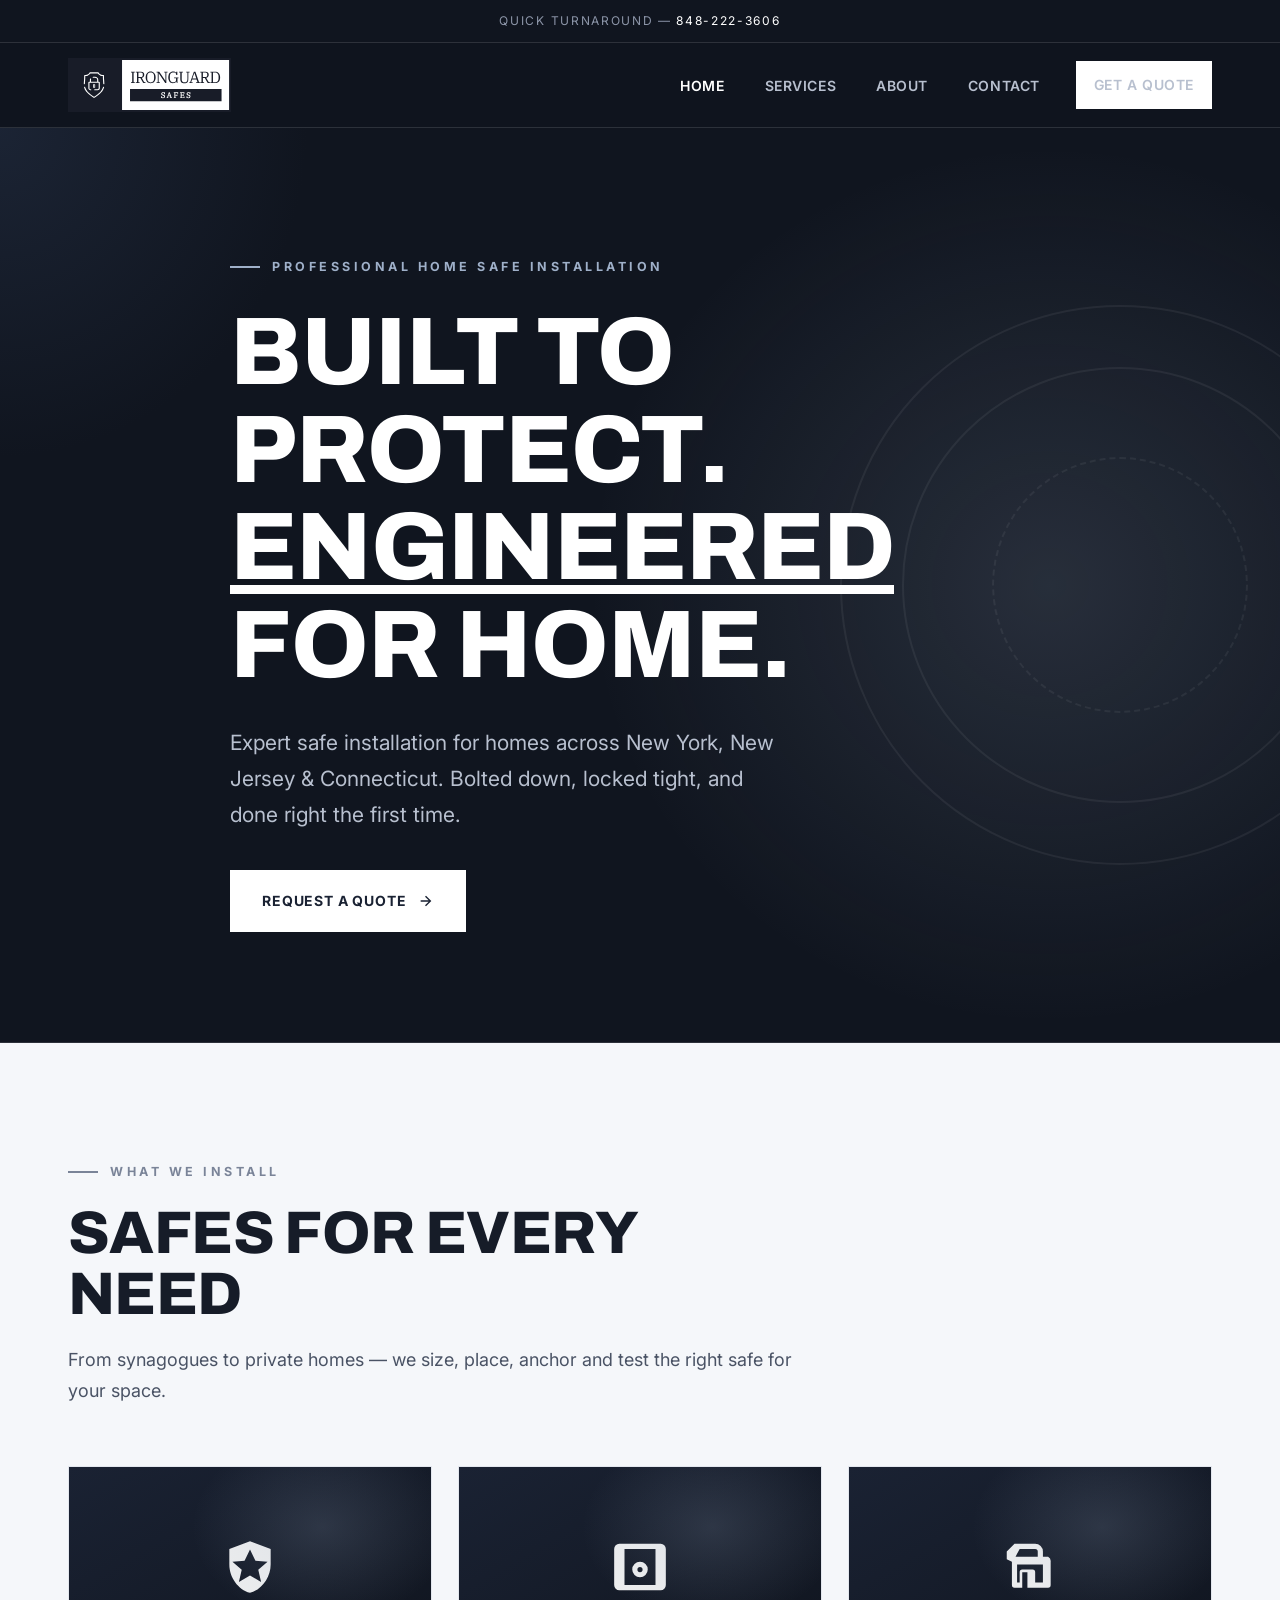
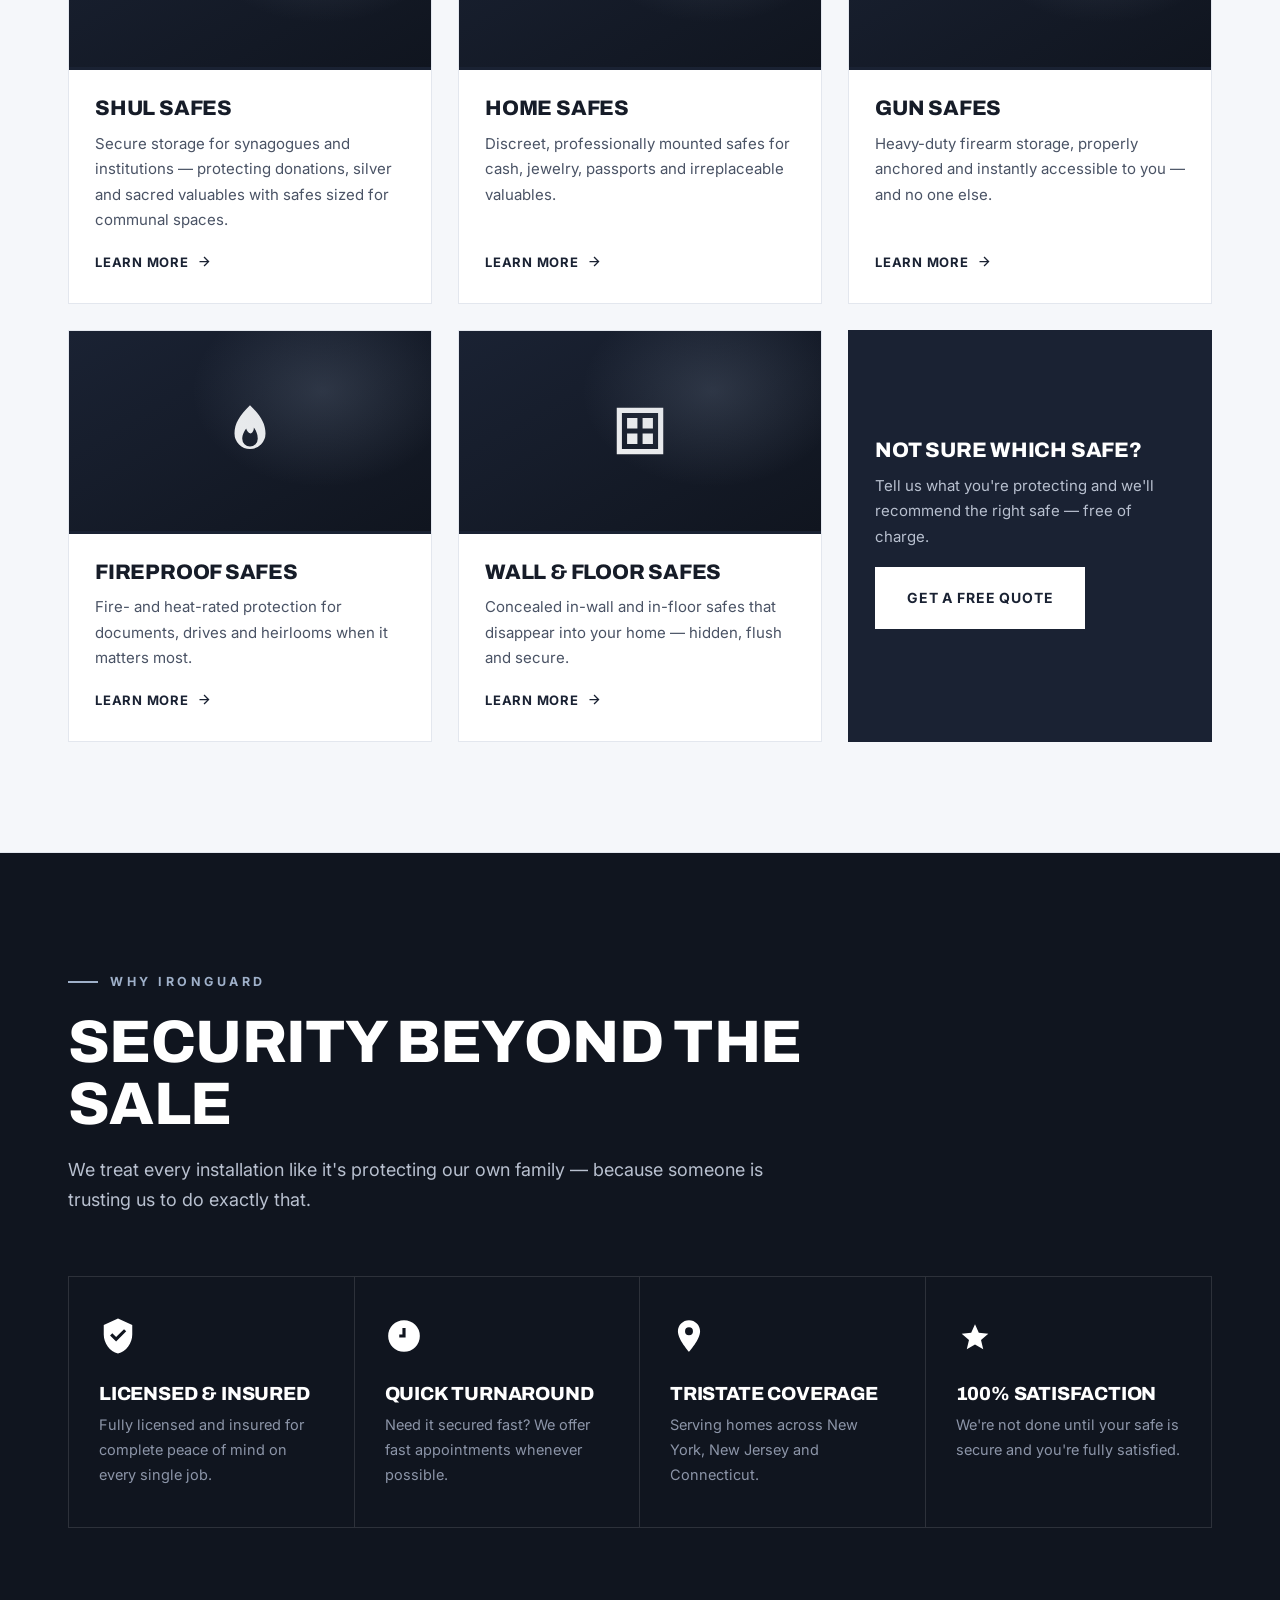
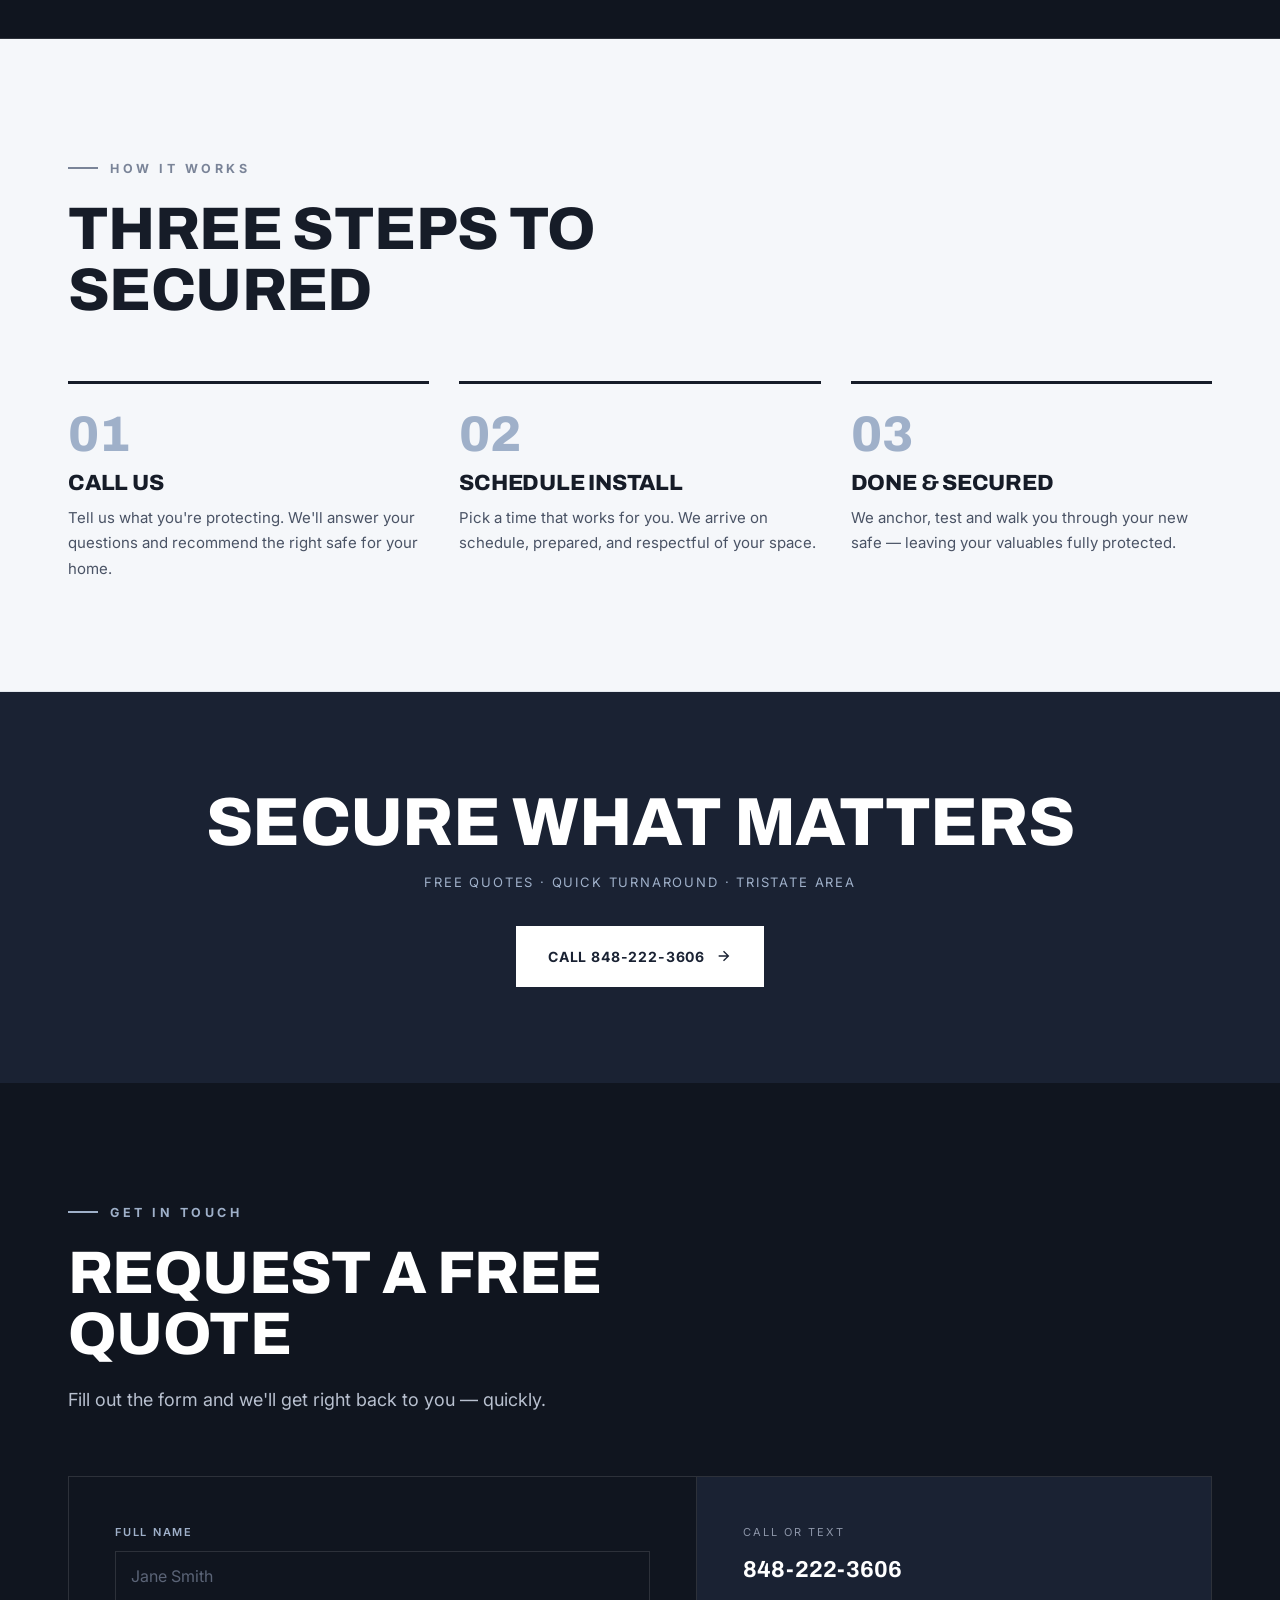
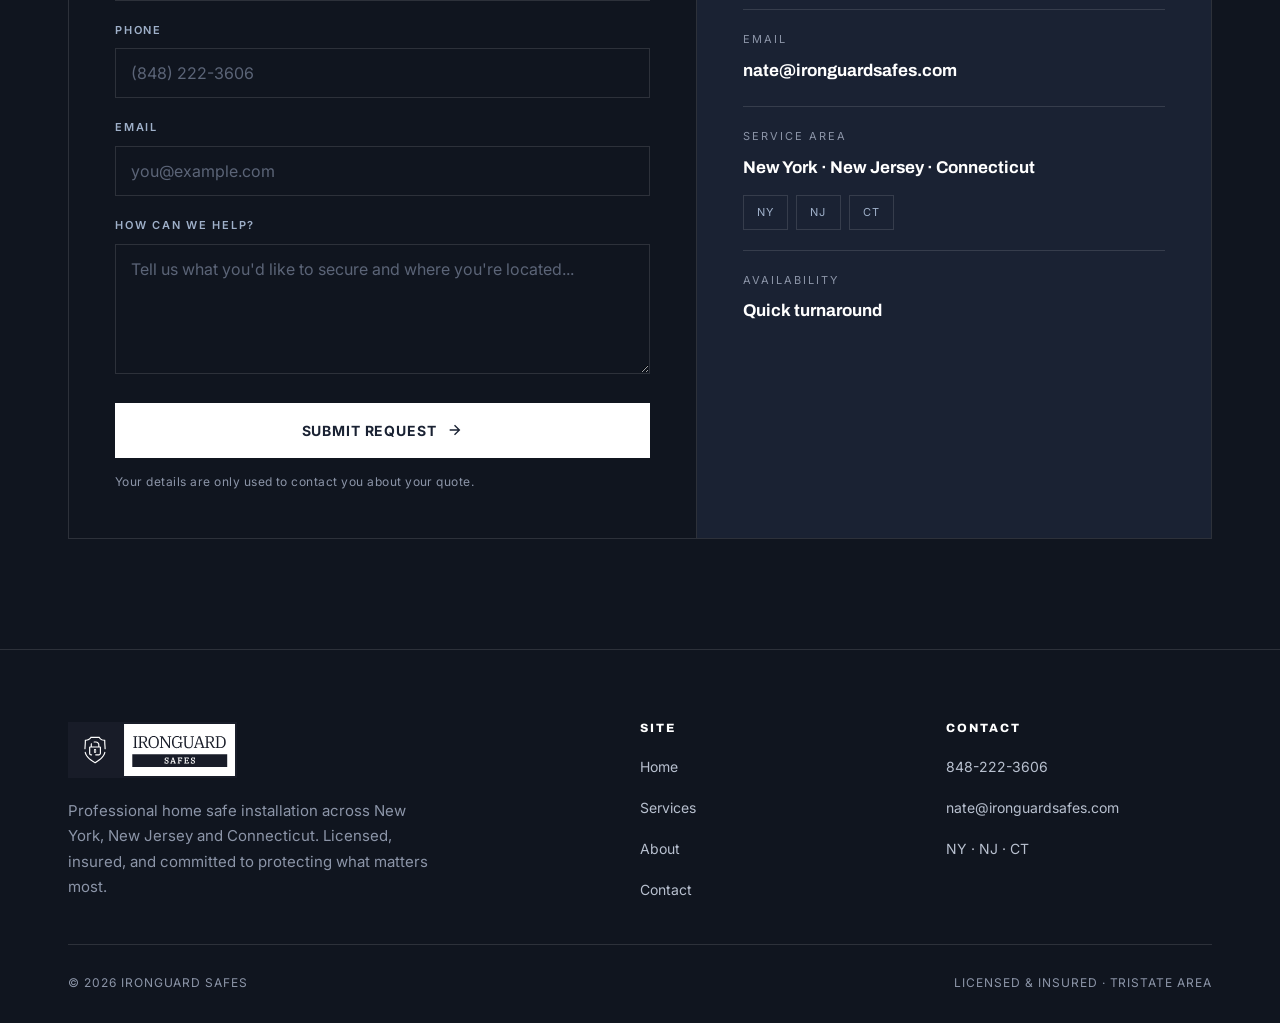
==== commit 6898268a: "Content updates: Shul safes, simpler top bar, remove stats/biometric - Top bar: drop 'Licensed & Ins" ====
--- a/index.html
+++ b/index.html
@@ -4,20 +4,19 @@
   <meta charset="UTF-8" />
   <meta name="viewport" content="width=device-width, initial-scale=1.0" />
   <title>Ironguard Safes — Professional Safe Installation | NY, NJ & CT</title>
-  <meta name="description" content="Ironguard Safes — professional home safe installation across New York, New Jersey & Connecticut. Gun, fireproof, wall, floor & biometric safes. Licensed & insured. Call 848-222-3606." />
+  <meta name="description" content="Ironguard Safes — professional home safe installation across New York, New Jersey & Connecticut. Shul, gun, home, fireproof, wall & floor safes. Licensed & insured. Call 848-222-3606." />
   <link rel="icon" type="image/svg+xml" href="assets/images/favicon.svg" />
   <link rel="preconnect" href="https://fonts.googleapis.com" />
   <link rel="preconnect" href="https://fonts.gstatic.com" crossorigin />
   <link href="https://fonts.googleapis.com/css2?family=Archivo:wght@500;600;700;800&family=Inter:wght@400;500;600;700&display=swap" rel="stylesheet" />
-  <link rel="stylesheet" href="assets/css/style.css" />
+  <link rel="stylesheet" href="assets/css/style.css?v=4" />
 </head>
 <body>
 
   <!-- TOP BAR -->
   <div class="topbar">
     <div class="wrap topbar__in">
-      <span>Licensed &amp; Insured · Serving NY · NJ · CT</span>
-      <span>Same-Day Availability — <a href="tel:8482223606">848-222-3606</a></span>
+      <span>Quick Turnaround — <a href="tel:8482223606">848-222-3606</a></span>
     </div>
   </div>
 
@@ -47,17 +46,7 @@
       <p>Expert safe installation for homes across New York, New Jersey &amp; Connecticut. Bolted down, locked tight, and done right the first time.</p>
       <div class="hero__cta">
         <a href="contact.html#contact" class="btn btn--white">Request a Quote <svg viewBox="0 0 24 24"><path fill="currentColor" d="M4 11v2h12l-5.5 5.5L12 20l8-8-8-8-1.5 1.5L16 11z"/></svg></a>
-        <a href="services.html" class="btn btn--outline">Our Services</a>
-      </div>
-    </div>
-  </section>
-
-  <!-- STATS -->
-  <section class="stats">
-    <div class="wrap stats__in">
-      <div class="stat"><b>3 States</b><span>NY · NJ · CT Coverage</span></div>
-      <div class="stat"><b>Same-Day</b><span>Availability When Needed</span></div>
-      <div class="stat"><b>100%</b><span>Licensed &amp; Insured</span></div>
+      </div>
     </div>
   </section>
 
@@ -66,21 +55,26 @@
     <div class="wrap">
       <div class="sec__head">
         <span class="eyebrow">What We Install</span>
-        <h2>Safes For Every Home</h2>
-        <p>From firearm storage to fireproof document protection — we size, place, anchor and test the right safe for your home.</p>
+        <h2>Safes For Every Need</h2>
+        <p>From synagogues to private homes — we size, place, anchor and test the right safe for your space.</p>
       </div>
       <div class="cards">
         <article class="card reveal">
+          <div class="card__media"><svg viewBox="0 0 24 24"><path d="M12 2 4 5v6c0 5 3.4 9.7 8 11 4.6-1.3 8-6 8-11V5l-8-3zm0 3.2 2.1 4.4 4.7.4-3.6 3.1 1.1 4.7L12 15.3 7.7 17.8l1.1-4.7-3.6-3.1 4.7-.4L12 5.2z"/></svg></div>
+          <div class="card__bar"></div>
+          <div class="card__body"><h3>Shul Safes</h3><p>Secure storage for synagogues and institutions — protecting donations, silver and sacred valuables with safes sized for communal spaces.</p><a class="card__more" href="services.html#shul">Learn more <svg viewBox="0 0 24 24"><path d="M4 11v2h12l-5.5 5.5L12 20l8-8-8-8-1.5 1.5L16 11z"/></svg></a></div>
+        </article>
+        <article class="card reveal">
+          <div class="card__media"><svg viewBox="0 0 24 24"><path d="M4 3a2 2 0 0 0-2 2v14a2 2 0 0 0 2 2h16a2 2 0 0 0 2-2V5a2 2 0 0 0-2-2H4zm14 16H6V5h12v14zm-6-3a3 3 0 1 0 0-6 3 3 0 0 0 0 6zm0-2a1 1 0 1 1 0-2 1 1 0 0 1 0 2z"/></svg></div>
+          <div class="card__bar"></div>
+          <div class="card__body"><h3>Home Safes</h3><p>Discreet, professionally mounted safes for cash, jewelry, passports and irreplaceable valuables.</p><a class="card__more" href="services.html#home">Learn more <svg viewBox="0 0 24 24"><path d="M4 11v2h12l-5.5 5.5L12 20l8-8-8-8-1.5 1.5L16 11z"/></svg></a></div>
+        </article>
+        <article class="card reveal">
           <div class="card__media"><svg viewBox="0 0 24 24"><path d="M20 8h-3V6a3 3 0 0 0-3-3H6L3 6v3l2 1v9a1 1 0 0 0 1 1h3v-6h2v6h8a1 1 0 0 0 1-1v-9a2 2 0 0 0-1-2zM8 5h6a1 1 0 0 1 1 1v2H6.4L8 5zm9 13h-3v-4a1 1 0 0 0-1-1H9a1 1 0 0 0-1 1v4H7v-7h10v7z"/></svg></div>
           <div class="card__bar"></div>
           <div class="card__body"><h3>Gun Safes</h3><p>Heavy-duty firearm storage, properly anchored and instantly accessible to you — and no one else.</p><a class="card__more" href="services.html#gun">Learn more <svg viewBox="0 0 24 24"><path d="M4 11v2h12l-5.5 5.5L12 20l8-8-8-8-1.5 1.5L16 11z"/></svg></a></div>
         </article>
         <article class="card reveal">
-          <div class="card__media"><svg viewBox="0 0 24 24"><path d="M4 3a2 2 0 0 0-2 2v14a2 2 0 0 0 2 2h16a2 2 0 0 0 2-2V5a2 2 0 0 0-2-2H4zm14 16H6V5h12v14zm-6-3a3 3 0 1 0 0-6 3 3 0 0 0 0 6zm0-2a1 1 0 1 1 0-2 1 1 0 0 1 0 2z"/></svg></div>
-          <div class="card__bar"></div>
-          <div class="card__body"><h3>Home Safes</h3><p>Discreet, professionally mounted safes for cash, jewelry, passports and irreplaceable valuables.</p><a class="card__more" href="services.html#home">Learn more <svg viewBox="0 0 24 24"><path d="M4 11v2h12l-5.5 5.5L12 20l8-8-8-8-1.5 1.5L16 11z"/></svg></a></div>
-        </article>
-        <article class="card reveal">
           <div class="card__media"><svg viewBox="0 0 24 24"><path d="M12 2C8 6 6 9 6 13a6 6 0 0 0 12 0c0-4-2-7-6-11zm0 16a3 3 0 0 1-3-3c0-1.4.6-2.7 1.5-4 .3 1 .9 1.7 1.8 2 .9-.5 1.2-1.4 1.2-2.4 1 1.4 1.5 2.8 1.5 4.4a3 3 0 0 1-3 3z"/></svg></div>
           <div class="card__bar"></div>
           <div class="card__body"><h3>Fireproof Safes</h3><p>Fire- and heat-rated protection for documents, drives and heirlooms when it matters most.</p><a class="card__more" href="services.html#fireproof">Learn more <svg viewBox="0 0 24 24"><path d="M4 11v2h12l-5.5 5.5L12 20l8-8-8-8-1.5 1.5L16 11z"/></svg></a></div>
@@ -89,11 +83,6 @@
           <div class="card__media"><svg viewBox="0 0 24 24"><path d="M3 3v18h18V3H3zm16 16H5V5h14v14zM7 7h4v4H7V7zm6 0h4v4h-4V7zm-6 6h4v4H7v-4zm6 0h4v4h-4v-4z"/></svg></div>
           <div class="card__bar"></div>
           <div class="card__body"><h3>Wall &amp; Floor Safes</h3><p>Concealed in-wall and in-floor safes that disappear into your home — hidden, flush and secure.</p><a class="card__more" href="services.html#wall">Learn more <svg viewBox="0 0 24 24"><path d="M4 11v2h12l-5.5 5.5L12 20l8-8-8-8-1.5 1.5L16 11z"/></svg></a></div>
-        </article>
-        <article class="card reveal">
-          <div class="card__media"><svg viewBox="0 0 24 24"><path d="M12 1a4 4 0 0 0-4 4v3H7a2 2 0 0 0-2 2v9a2 2 0 0 0 2 2h10a2 2 0 0 0 2-2v-9a2 2 0 0 0-2-2h-1V5a4 4 0 0 0-4-4zm-2 4a2 2 0 1 1 4 0v3h-4V5zm2 9a1.6 1.6 0 0 1 .8 3v2.2h-1.6V17a1.6 1.6 0 0 1 .8-3z"/></svg></div>
-          <div class="card__bar"></div>
-          <div class="card__body"><h3>Biometric Safes</h3><p>Fingerprint access that opens in a second for you and stays locked for everyone else.</p><a class="card__more" href="services.html#biometric">Learn more <svg viewBox="0 0 24 24"><path d="M4 11v2h12l-5.5 5.5L12 20l8-8-8-8-1.5 1.5L16 11z"/></svg></a></div>
         </article>
         <article class="card reveal" style="background:var(--navy);border-color:transparent;">
           <div class="card__body" style="justify-content:center;">
@@ -116,7 +105,7 @@
       </div>
       <div class="feat reveal">
         <div class="feat__c"><svg viewBox="0 0 24 24"><path d="M12 1 3 5v6c0 5.5 3.8 10.7 9 12 5.2-1.3 9-6.5 9-12V5l-9-4zm-1.2 14.5L7 11.7l1.4-1.4 2.4 2.4 5-5L17.2 9l-6.4 6.5z"/></svg><h3>Licensed &amp; Insured</h3><p>Fully licensed and insured for complete peace of mind on every single job.</p></div>
-        <div class="feat__c"><svg viewBox="0 0 24 24"><path d="M12 2a10 10 0 1 0 0 20 10 10 0 0 0 0-20zm1 11h-4v-2h2V7h2v6z"/></svg><h3>Same-Day Service</h3><p>Need it secured fast? We offer same-day appointments whenever possible.</p></div>
+        <div class="feat__c"><svg viewBox="0 0 24 24"><path d="M12 2a10 10 0 1 0 0 20 10 10 0 0 0 0-20zm1 11h-4v-2h2V7h2v6z"/></svg><h3>Quick Turnaround</h3><p>Need it secured fast? We offer fast appointments whenever possible.</p></div>
         <div class="feat__c"><svg viewBox="0 0 24 24"><path d="M12 2C8.1 2 5 5.1 5 9c0 5.2 7 13 7 13s7-7.8 7-13c0-3.9-3.1-7-7-7zm0 9.5A2.5 2.5 0 1 1 12 6.5a2.5 2.5 0 0 1 0 5z"/></svg><h3>Tristate Coverage</h3><p>Serving homes across New York, New Jersey and Connecticut.</p></div>
         <div class="feat__c"><svg viewBox="0 0 24 24"><path d="m12 17.3 5.2 3.1-1.4-5.9 4.6-4-6-.5L12 4.5 9.6 10l-6 .5 4.6 4-1.4 5.9z"/></svg><h3>100% Satisfaction</h3><p>We're not done until your safe is secure and you're fully satisfied.</p></div>
       </div>
@@ -142,7 +131,7 @@
   <section class="cta">
     <div class="wrap">
       <h2>Secure What Matters</h2>
-      <p>Free Quotes · Same-Day Service · Tristate Area</p>
+      <p>Free Quotes · Quick Turnaround · Tristate Area</p>
       <a href="tel:8482223606" class="btn btn--white">Call 848-222-3606 <svg viewBox="0 0 24 24"><path fill="currentColor" d="M4 11v2h12l-5.5 5.5L12 20l8-8-8-8-1.5 1.5L16 11z"/></svg></a>
     </div>
   </section>
@@ -153,7 +142,7 @@
       <div class="sec__head">
         <span class="eyebrow">Get In Touch</span>
         <h2>Request A Free Quote</h2>
-        <p>Fill out the form and we'll get right back to you — usually the same day.</p>
+        <p>Fill out the form and we'll get right back to you — quickly.</p>
       </div>
       <div class="contact reveal">
         <form class="contact__form" id="contactForm" novalidate>
@@ -171,7 +160,7 @@
           <div class="ci"><div class="k">Call or Text</div><a class="v" href="tel:8482223606">848-222-3606</a></div>
           <div class="ci"><div class="k">Email</div><a class="v v--sm" href="mailto:nate@ironguardsafes.com">nate@ironguardsafes.com</a></div>
           <div class="ci"><div class="k">Service Area</div><div class="v v--sm">New York · New Jersey · Connecticut</div><div class="tags"><span>NY</span><span>NJ</span><span>CT</span></div></div>
-          <div class="ci"><div class="k">Availability</div><div class="v v--sm">Same-day service available</div></div>
+          <div class="ci"><div class="k">Availability</div><div class="v v--sm">Quick turnaround</div></div>
         </aside>
       </div>
     </div>
@@ -210,6 +199,6 @@
     </div>
   </footer>
 
-  <script src="assets/js/main.js"></script>
+  <script src="assets/js/main.js?v=4"></script>
 </body>
 </html>
--- a/assets/css/style.css
+++ b/assets/css/style.css
@@ -45,7 +45,7 @@
 
 /* ---------- top bar ---------- */
 .topbar{background:var(--navy-deep);border-bottom:1px solid var(--line-d);font-size:12px;letter-spacing:.14em;text-transform:uppercase;color:var(--mut-d);}
-.topbar__in{display:flex;justify-content:space-between;align-items:center;height:42px;gap:20px;}
+.topbar__in{display:flex;justify-content:center;align-items:center;height:42px;gap:20px;}
 .topbar a{color:#fff;}
 .topbar a:hover{color:var(--steel);}
 
@@ -196,12 +196,44 @@
 .banner h1{font-size:clamp(40px,7vw,84px);color:#fff;}
 .banner p{max-width:560px;margin-top:20px;font-size:18px;color:var(--body-d);}
 
+/* ---------- services detail (services page) ---------- */
+.svc{display:grid;grid-template-columns:300px 1fr;gap:0;border:1px solid var(--line-l);background:#fff;margin-bottom:24px;overflow:hidden;}
+.svc__media{background:linear-gradient(150deg,var(--navy),var(--navy-deep));display:flex;align-items:center;justify-content:center;min-height:240px;position:relative;}
+.svc__media::after{content:"";position:absolute;inset:0;background:radial-gradient(60% 80% at 70% 30%,rgba(159,176,201,.18),transparent 60%);}
+.svc__media svg{width:70px;height:70px;fill:#fff;position:relative;}
+.svc__body{padding:38px 40px;}
+.svc__body h3{font-size:25px;color:var(--ink);margin-bottom:13px;}
+.svc__body p{font-size:15.5px;color:var(--body-l);margin-bottom:18px;}
+.svc__body ul{list-style:none;display:grid;grid-template-columns:1fr 1fr;gap:11px 26px;}
+.svc__body li{font-size:14px;color:var(--ink);font-weight:500;display:flex;gap:10px;align-items:center;}
+.svc__body li::before{content:"";width:16px;height:16px;flex:0 0 auto;background:var(--navy);
+  -webkit-mask:url("data:image/svg+xml,%3Csvg xmlns='http://www.w3.org/2000/svg' viewBox='0 0 24 24'%3E%3Cpath d='M9 16.2 4.8 12l-1.4 1.4L9 19 21 7l-1.4-1.4z'/%3E%3C/svg%3E") center/contain no-repeat;
+          mask:url("data:image/svg+xml,%3Csvg xmlns='http://www.w3.org/2000/svg' viewBox='0 0 24 24'%3E%3Cpath d='M9 16.2 4.8 12l-1.4 1.4L9 19 21 7l-1.4-1.4z'/%3E%3C/svg%3E") center/contain no-repeat;}
+@media(max-width:760px){.svc{grid-template-columns:1fr;}.svc__media{min-height:150px;}.svc__body{padding:28px;}.svc__body ul{grid-template-columns:1fr;}}
+
+/* ---------- about ---------- */
+.bio{display:grid;grid-template-columns:0.82fr 1.18fr;gap:56px;align-items:start;}
+.bio__card{border:1px solid var(--line-d);background:var(--navy);padding:0;overflow:hidden;}
+.bio__photo{aspect-ratio:4/5;background:linear-gradient(160deg,var(--navy-2),var(--navy-deep));position:relative;}
+.bio__photo img{width:100%;height:100%;object-fit:cover;}
+.bio__meta{padding:26px 28px;}
+.bio__meta .nm{font-family:var(--disp);font-weight:800;font-size:26px;color:#fff;text-transform:uppercase;line-height:1;}
+.bio__meta .rl{font-size:12px;letter-spacing:.16em;text-transform:uppercase;color:var(--steel);margin-top:10px;}
+.bio__body h2{font-size:clamp(28px,4vw,48px);margin-bottom:22px;}
+.bio__body p{font-size:17px;color:var(--body-d);margin-bottom:18px;}
+.bio__body em{color:#fff;font-style:italic;}
+.bio__sign{font-family:var(--disp);font-weight:800;font-size:26px;color:var(--steel);text-transform:uppercase;margin-top:8px;}
+@media(max-width:860px){.bio{grid-template-columns:1fr;gap:34px;}.bio__card{max-width:420px;}}
+
 /* ---------- responsive nav ---------- */
 @media(max-width:900px){
   .sec{padding:72px 0;}
   .nav__toggle{display:flex;}
-  .nav__menu{position:fixed;top:126px;left:0;right:0;flex-direction:column;align-items:stretch;gap:0;background:var(--navy);border-bottom:1px solid var(--line-d);padding:8px 0;transform:translateY(-140%);transition:transform .35s var(--ease);}
-  .nav__menu.open{transform:translateY(0);}
+  .nav__menu{position:absolute;top:100%;left:0;right:0;flex-direction:column;align-items:stretch;gap:0;background:var(--navy);border-bottom:1px solid var(--line-d);padding:8px 0;display:none;box-shadow:0 20px 40px rgba(0,0,0,.4);}
+  .nav__menu.open{display:flex;}
   .nav__menu a{padding:16px 28px;border-bottom:1px solid var(--line-d);}
   .nav__cta{margin:12px 28px;}
+  .nav__cta a{justify-content:center;}
+  .topbar__in{justify-content:center;}
+  .topbar__in span:first-child{display:none;}
 }
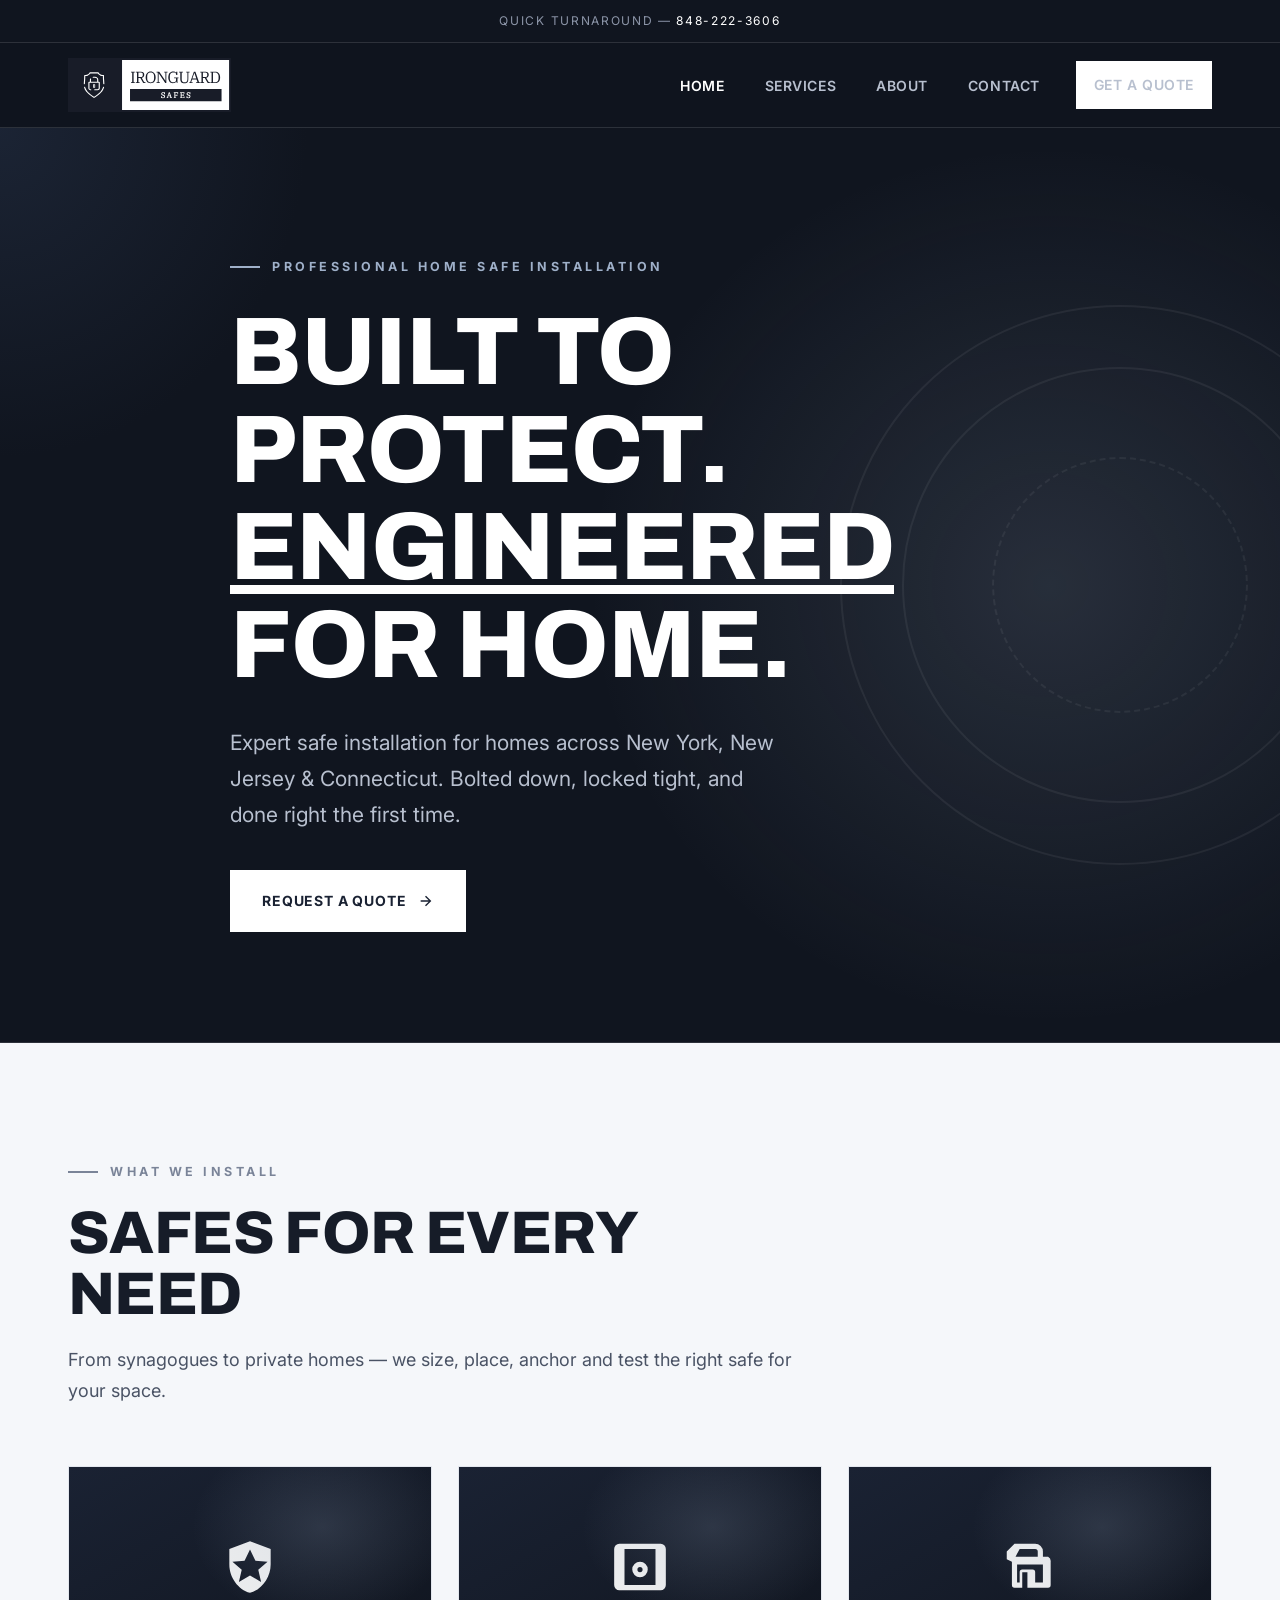
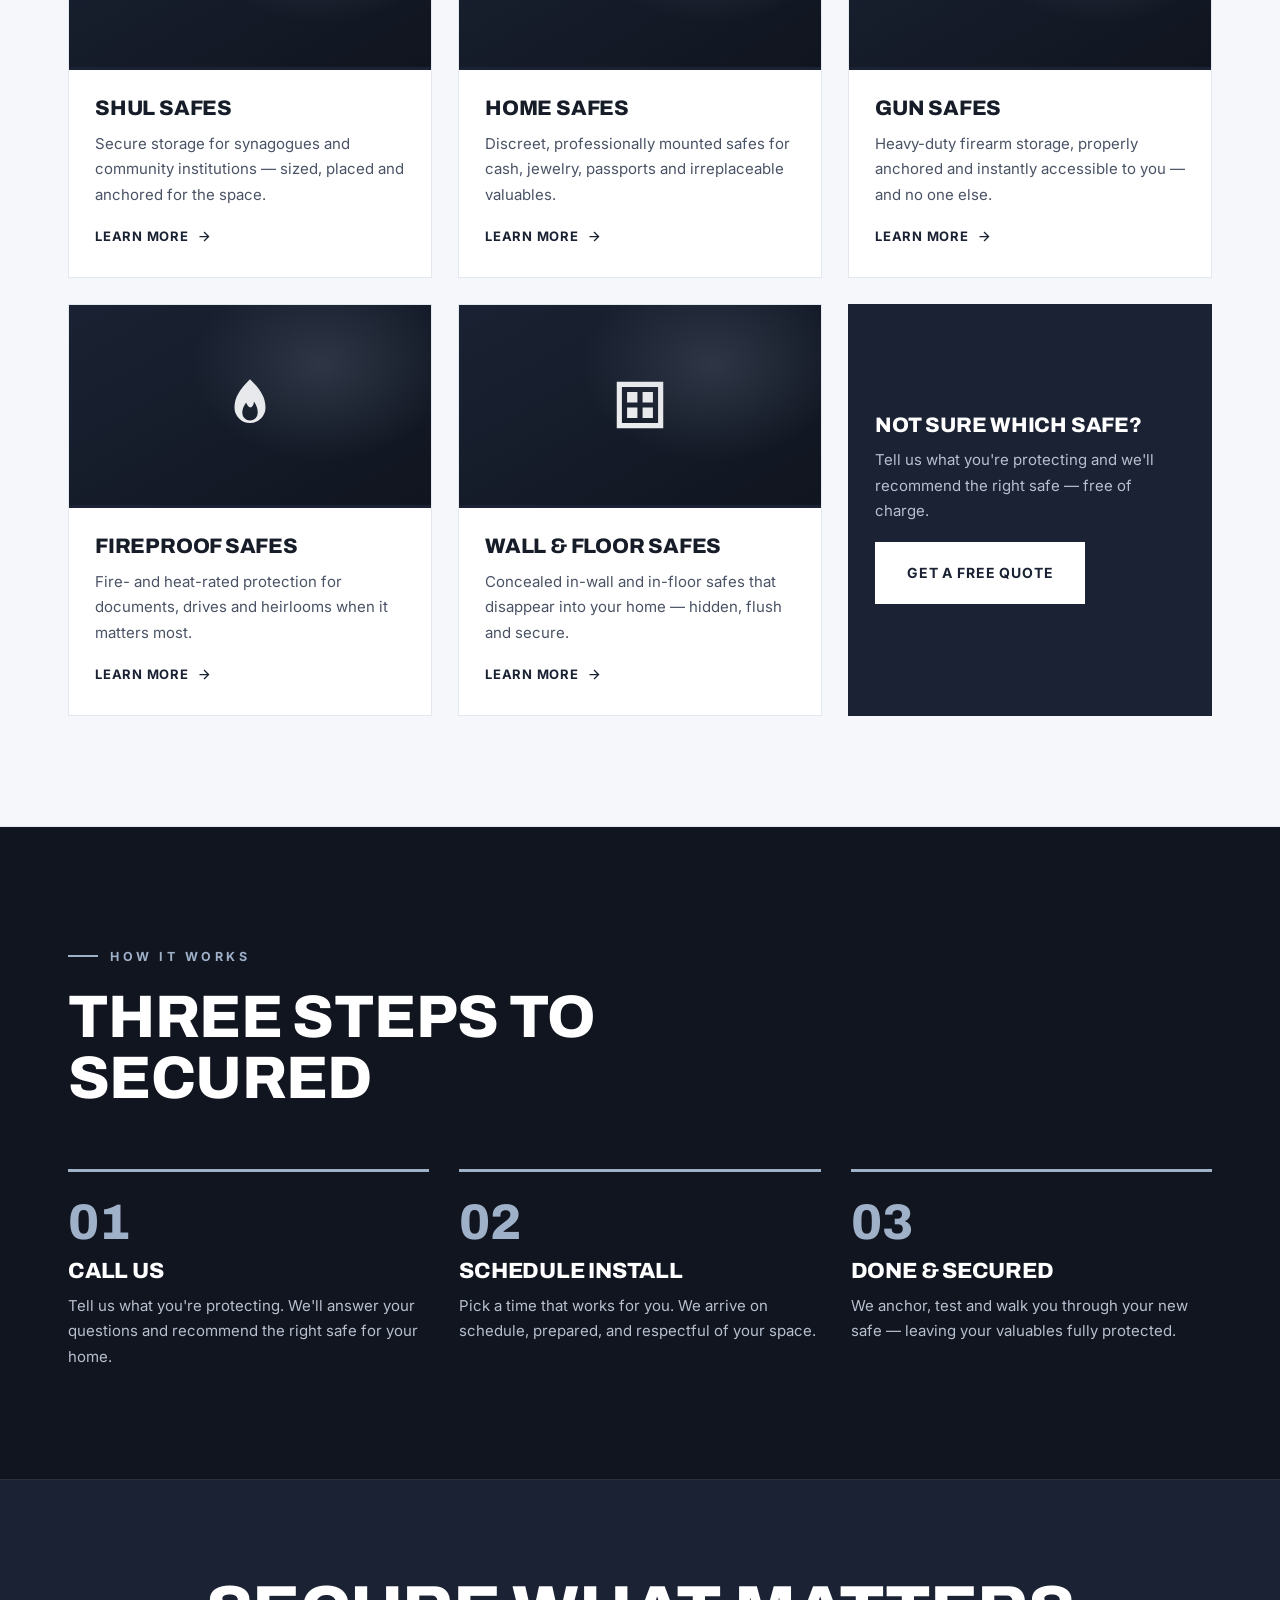
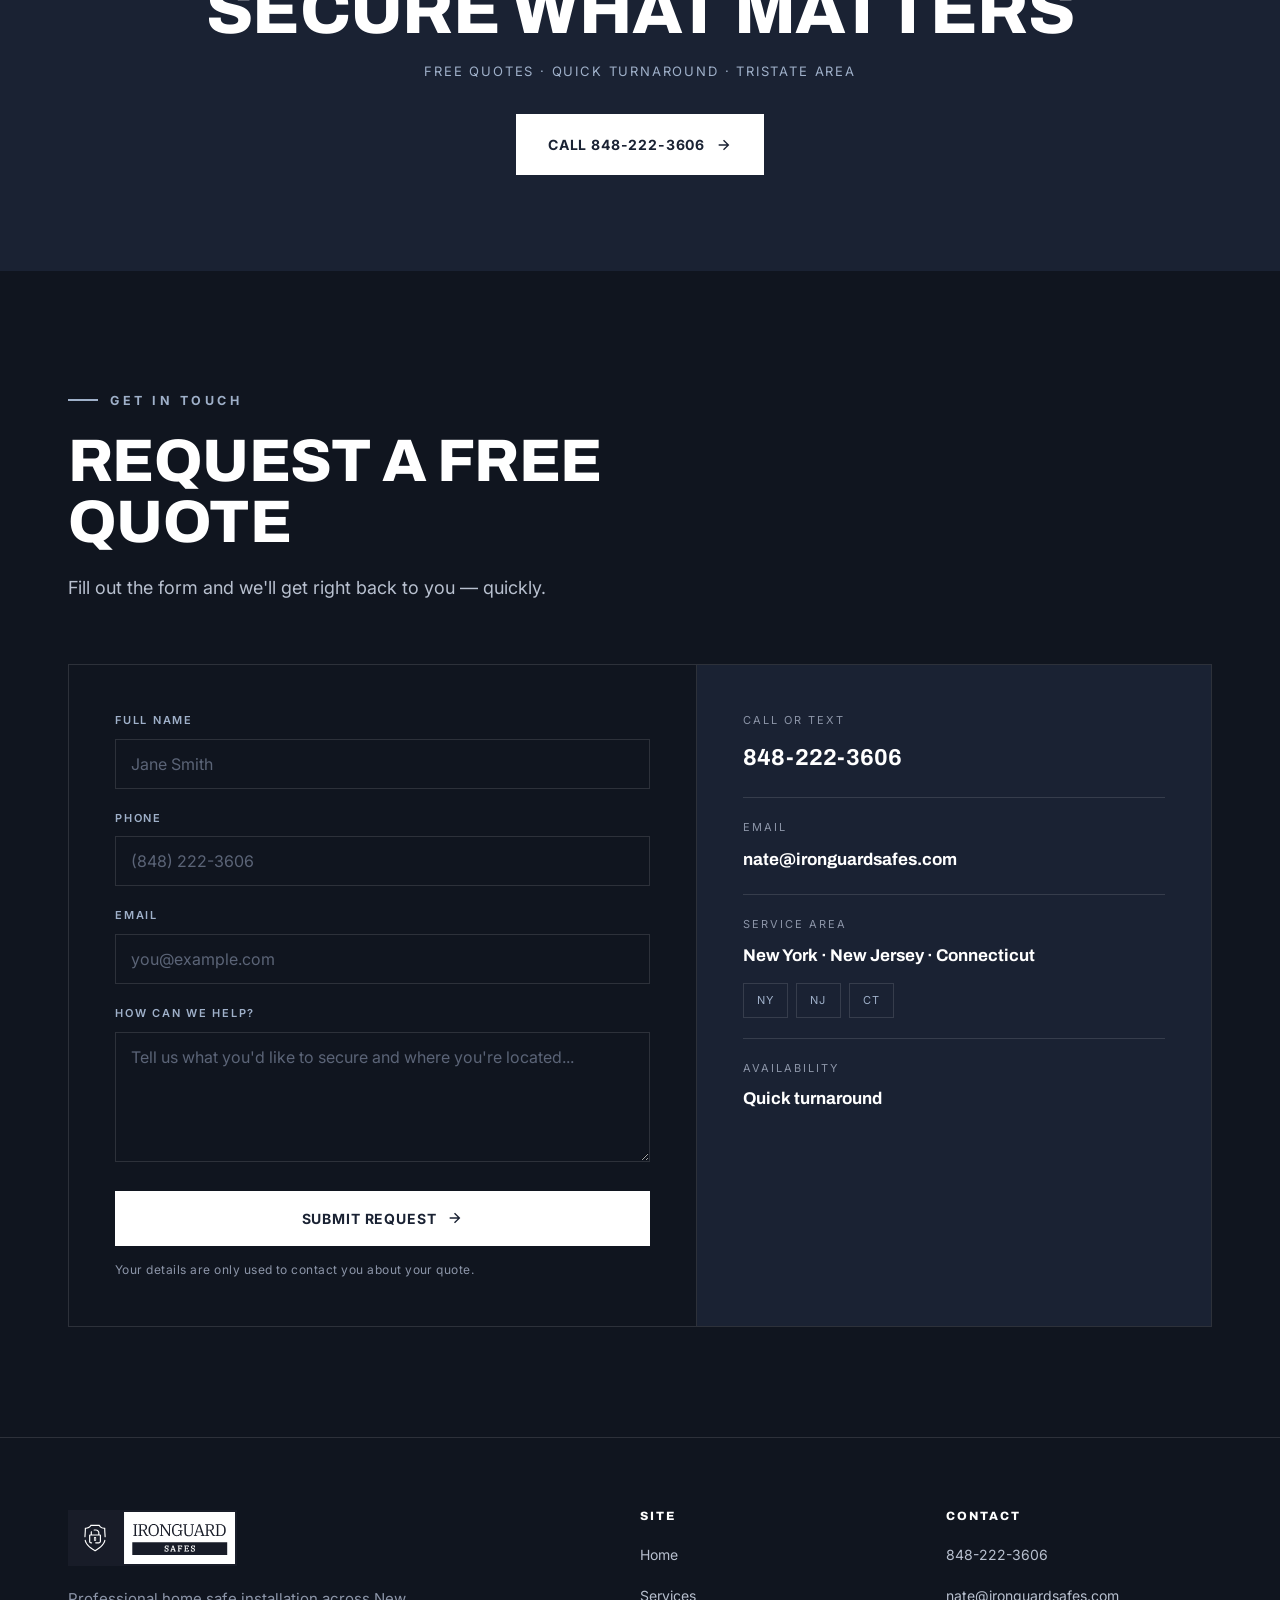
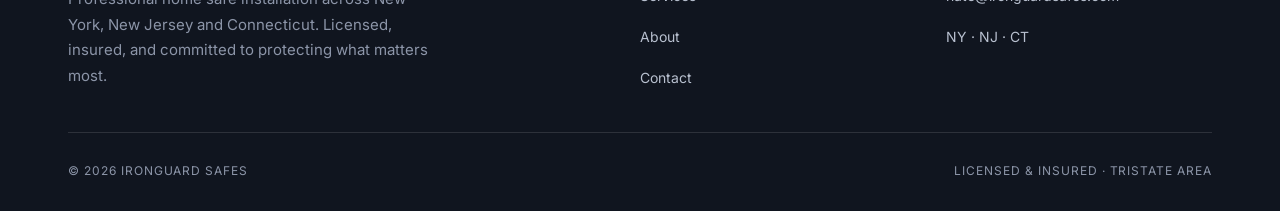
==== commit a27962ee: "Remove 'Security Beyond the Sale' section; trim Shul copy; cache-bust logo - Remove the home 'Securi" ====
--- a/index.html
+++ b/index.html
@@ -5,11 +5,11 @@
   <meta name="viewport" content="width=device-width, initial-scale=1.0" />
   <title>Ironguard Safes — Professional Safe Installation | NY, NJ & CT</title>
   <meta name="description" content="Ironguard Safes — professional home safe installation across New York, New Jersey & Connecticut. Shul, gun, home, fireproof, wall & floor safes. Licensed & insured. Call 848-222-3606." />
-  <link rel="icon" type="image/svg+xml" href="assets/images/favicon.svg" />
+  <link rel="icon" type="image/svg+xml" href="assets/images/favicon.svg?v=5" />
   <link rel="preconnect" href="https://fonts.googleapis.com" />
   <link rel="preconnect" href="https://fonts.gstatic.com" crossorigin />
   <link href="https://fonts.googleapis.com/css2?family=Archivo:wght@500;600;700;800&family=Inter:wght@400;500;600;700&display=swap" rel="stylesheet" />
-  <link rel="stylesheet" href="assets/css/style.css?v=4" />
+  <link rel="stylesheet" href="assets/css/style.css?v=5" />
 </head>
 <body>
 
@@ -23,7 +23,7 @@
   <!-- NAV -->
   <header class="nav" id="top">
     <div class="wrap nav__in">
-      <a href="index.html" class="nav__logo" aria-label="Ironguard Safes home"><img src="assets/images/logo.svg" alt="Ironguard Safes" /></a>
+      <a href="index.html" class="nav__logo" aria-label="Ironguard Safes home"><img src="assets/images/logo.svg?v=5" alt="Ironguard Safes" /></a>
       <nav>
         <ul class="nav__menu" id="navMenu">
           <li><a href="index.html" class="active">Home</a></li>
@@ -62,7 +62,7 @@
         <article class="card reveal">
           <div class="card__media"><svg viewBox="0 0 24 24"><path d="M12 2 4 5v6c0 5 3.4 9.7 8 11 4.6-1.3 8-6 8-11V5l-8-3zm0 3.2 2.1 4.4 4.7.4-3.6 3.1 1.1 4.7L12 15.3 7.7 17.8l1.1-4.7-3.6-3.1 4.7-.4L12 5.2z"/></svg></div>
           <div class="card__bar"></div>
-          <div class="card__body"><h3>Shul Safes</h3><p>Secure storage for synagogues and institutions — protecting donations, silver and sacred valuables with safes sized for communal spaces.</p><a class="card__more" href="services.html#shul">Learn more <svg viewBox="0 0 24 24"><path d="M4 11v2h12l-5.5 5.5L12 20l8-8-8-8-1.5 1.5L16 11z"/></svg></a></div>
+          <div class="card__body"><h3>Shul Safes</h3><p>Secure storage for synagogues and community institutions — sized, placed and anchored for the space.</p><a class="card__more" href="services.html#shul">Learn more <svg viewBox="0 0 24 24"><path d="M4 11v2h12l-5.5 5.5L12 20l8-8-8-8-1.5 1.5L16 11z"/></svg></a></div>
         </article>
         <article class="card reveal">
           <div class="card__media"><svg viewBox="0 0 24 24"><path d="M4 3a2 2 0 0 0-2 2v14a2 2 0 0 0 2 2h16a2 2 0 0 0 2-2V5a2 2 0 0 0-2-2H4zm14 16H6V5h12v14zm-6-3a3 3 0 1 0 0-6 3 3 0 0 0 0 6zm0-2a1 1 0 1 1 0-2 1 1 0 0 1 0 2z"/></svg></div>
@@ -95,25 +95,9 @@
     </div>
   </section>
 
-  <!-- WHY -->
-  <section class="sec">
-    <div class="wrap">
-      <div class="sec__head">
-        <span class="eyebrow">Why Ironguard</span>
-        <h2>Security Beyond The Sale</h2>
-        <p>We treat every installation like it's protecting our own family — because someone is trusting us to do exactly that.</p>
-      </div>
-      <div class="feat reveal">
-        <div class="feat__c"><svg viewBox="0 0 24 24"><path d="M12 1 3 5v6c0 5.5 3.8 10.7 9 12 5.2-1.3 9-6.5 9-12V5l-9-4zm-1.2 14.5L7 11.7l1.4-1.4 2.4 2.4 5-5L17.2 9l-6.4 6.5z"/></svg><h3>Licensed &amp; Insured</h3><p>Fully licensed and insured for complete peace of mind on every single job.</p></div>
-        <div class="feat__c"><svg viewBox="0 0 24 24"><path d="M12 2a10 10 0 1 0 0 20 10 10 0 0 0 0-20zm1 11h-4v-2h2V7h2v6z"/></svg><h3>Quick Turnaround</h3><p>Need it secured fast? We offer fast appointments whenever possible.</p></div>
-        <div class="feat__c"><svg viewBox="0 0 24 24"><path d="M12 2C8.1 2 5 5.1 5 9c0 5.2 7 13 7 13s7-7.8 7-13c0-3.9-3.1-7-7-7zm0 9.5A2.5 2.5 0 1 1 12 6.5a2.5 2.5 0 0 1 0 5z"/></svg><h3>Tristate Coverage</h3><p>Serving homes across New York, New Jersey and Connecticut.</p></div>
-        <div class="feat__c"><svg viewBox="0 0 24 24"><path d="m12 17.3 5.2 3.1-1.4-5.9 4.6-4-6-.5L12 4.5 9.6 10l-6 .5 4.6 4-1.4 5.9z"/></svg><h3>100% Satisfaction</h3><p>We're not done until your safe is secure and you're fully satisfied.</p></div>
-      </div>
-    </div>
-  </section>
 
   <!-- PROCESS -->
-  <section class="sec sec--light">
+  <section class="sec">
     <div class="wrap">
       <div class="sec__head">
         <span class="eyebrow">How It Works</span>
@@ -171,7 +155,7 @@
     <div class="wrap">
       <div class="footer__grid">
         <div>
-          <div class="footer__logo"><img src="assets/images/logo.svg" alt="Ironguard Safes" /></div>
+          <div class="footer__logo"><img src="assets/images/logo.svg?v=5" alt="Ironguard Safes" /></div>
           <p class="footer__about">Professional home safe installation across New York, New Jersey and Connecticut. Licensed, insured, and committed to protecting what matters most.</p>
         </div>
         <div>
@@ -199,6 +183,6 @@
     </div>
   </footer>
 
-  <script src="assets/js/main.js?v=4"></script>
+  <script src="assets/js/main.js?v=5"></script>
 </body>
 </html>
--- a/assets/css/style.css
+++ b/assets/css/style.css
@@ -131,11 +131,13 @@
 
 /* ---------- process ---------- */
 .steps{display:grid;grid-template-columns:repeat(3,1fr);gap:30px;}
-.step{border-top:3px solid var(--navy);padding-top:26px;}
+.step{border-top:3px solid var(--steel);padding-top:26px;}
 .sec--light .step{border-top-color:var(--ink);}
 .step b{font-family:var(--disp);font-weight:800;font-size:50px;color:var(--steel);display:block;line-height:1;}
-.step h3{font-size:22px;color:var(--ink);margin:12px 0 10px;}
-.step p{font-size:15px;color:var(--body-l);}
+.step h3{font-size:22px;color:#fff;margin:12px 0 10px;}
+.sec--light .step h3{color:var(--ink);}
+.step p{font-size:15px;color:var(--body-d);}
+.sec--light .step p{color:var(--body-l);}
 @media(max-width:760px){.steps{grid-template-columns:1fr;gap:24px;}}
 
 /* ---------- CTA band ---------- */
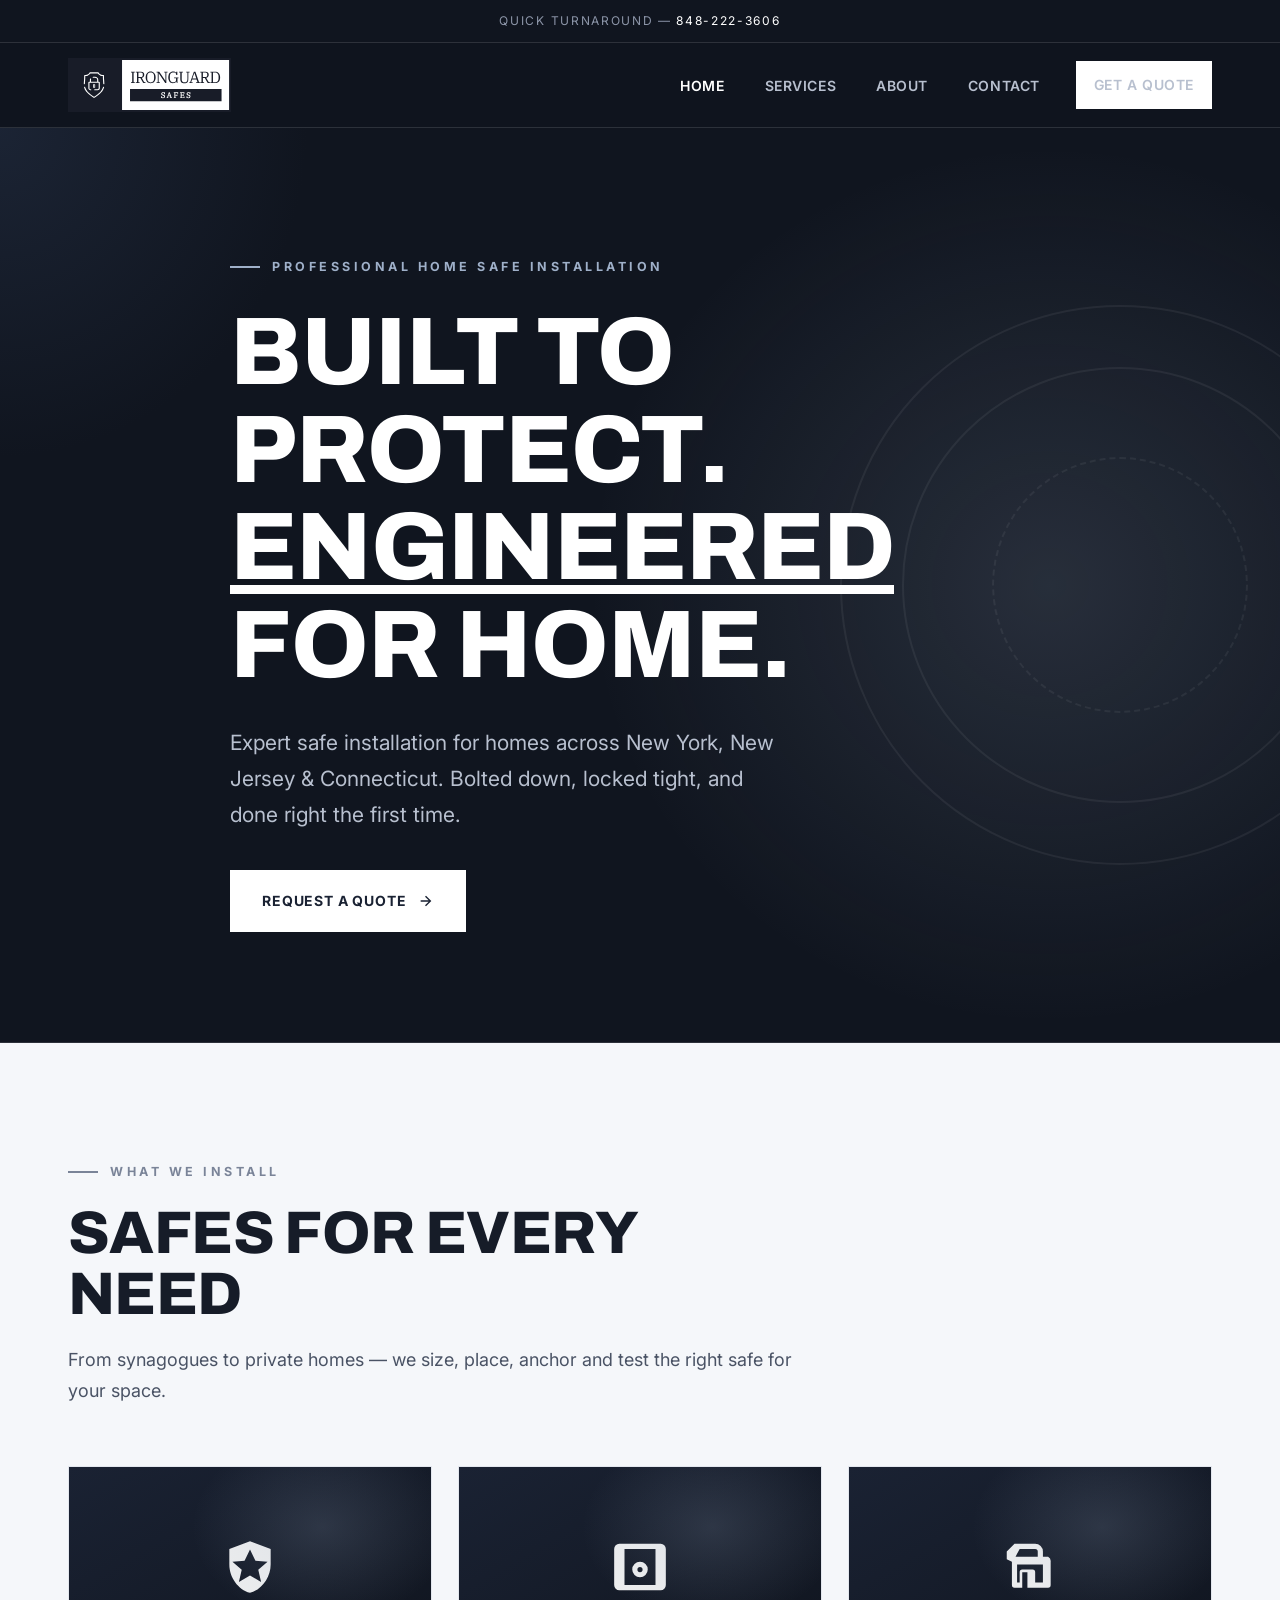
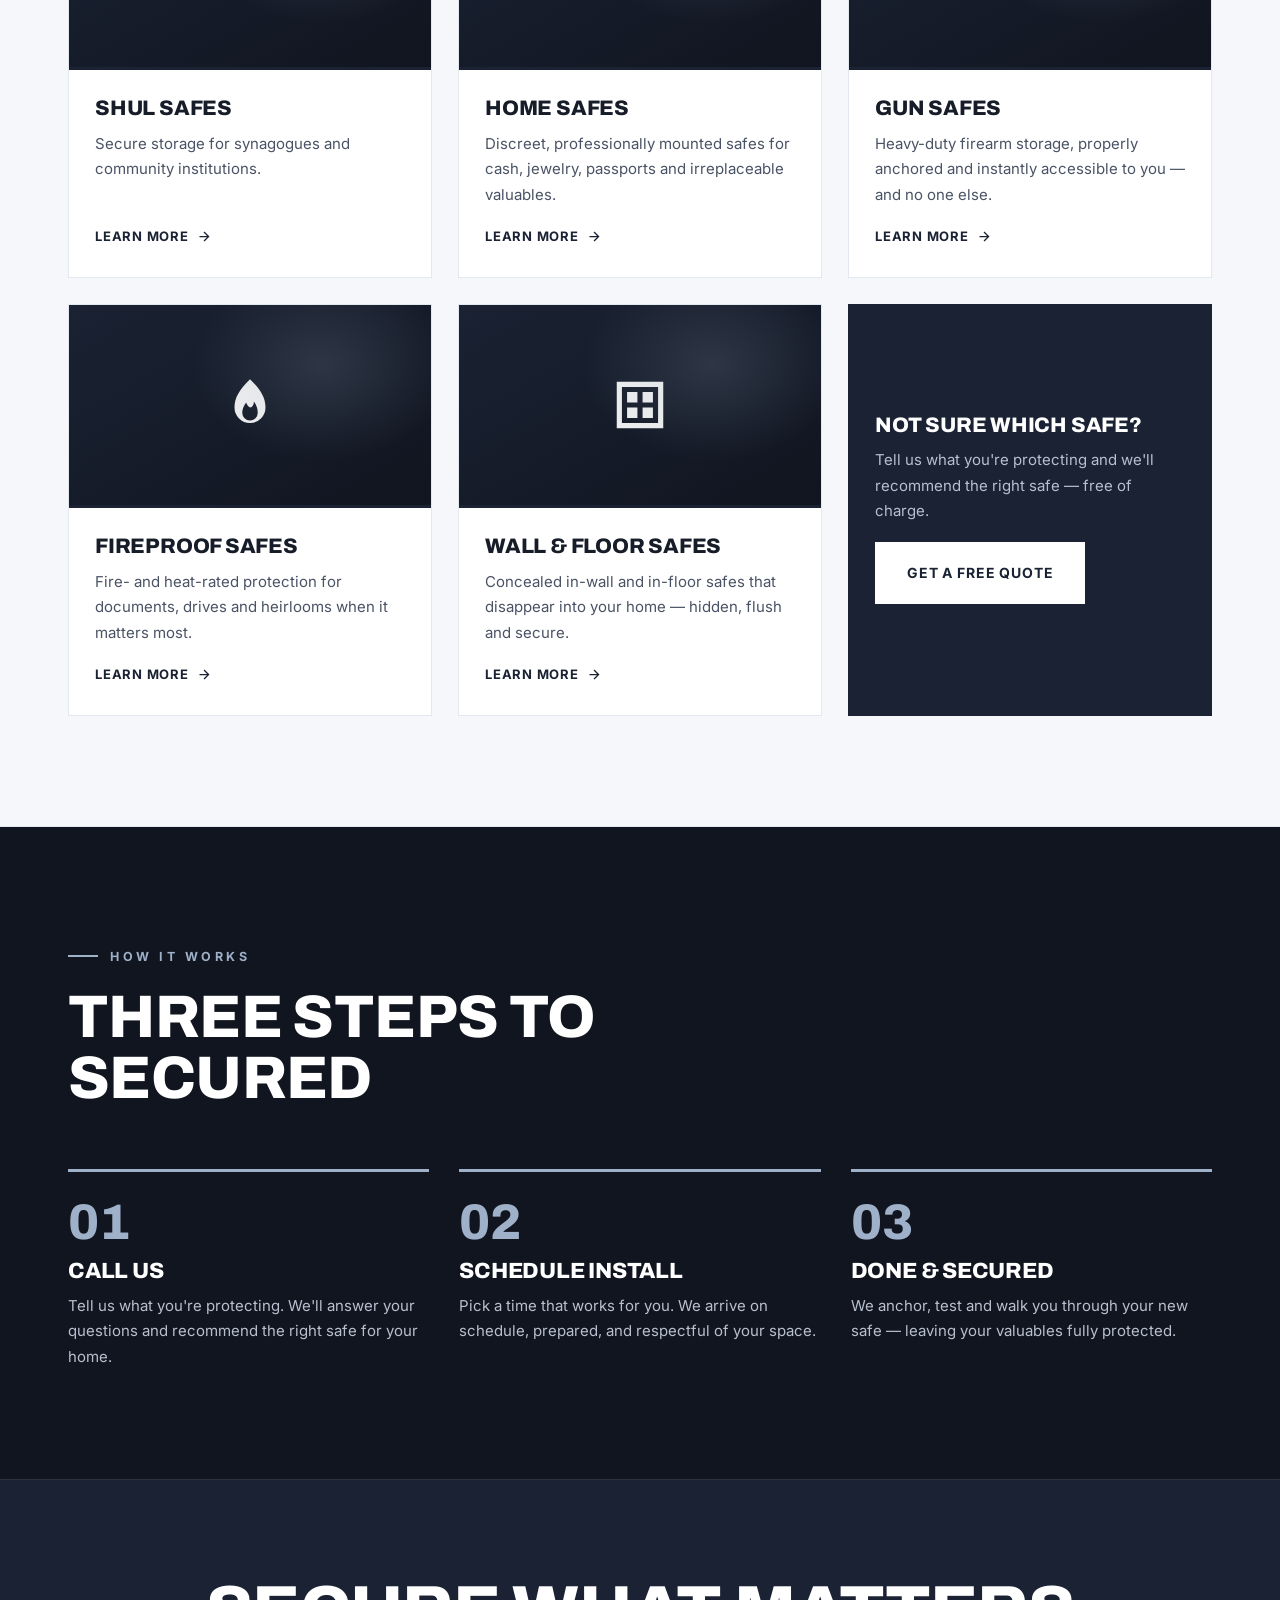
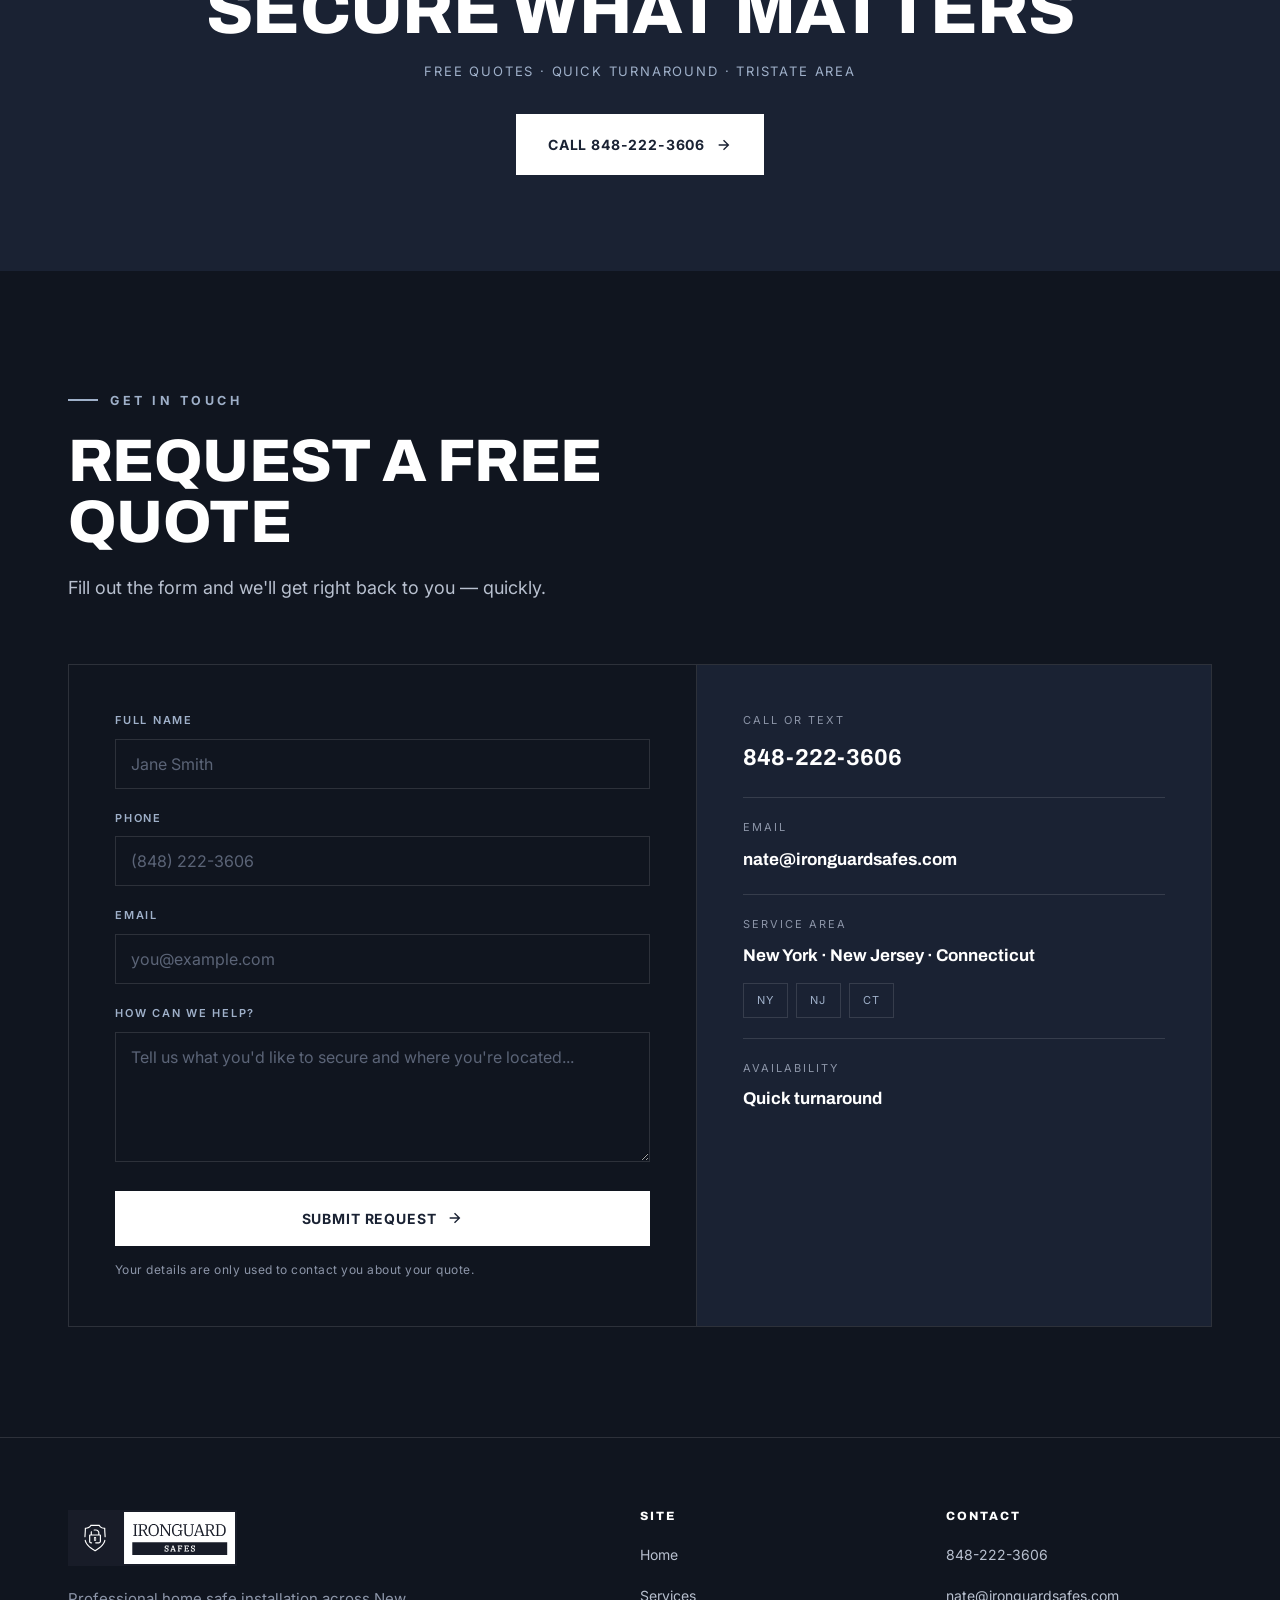
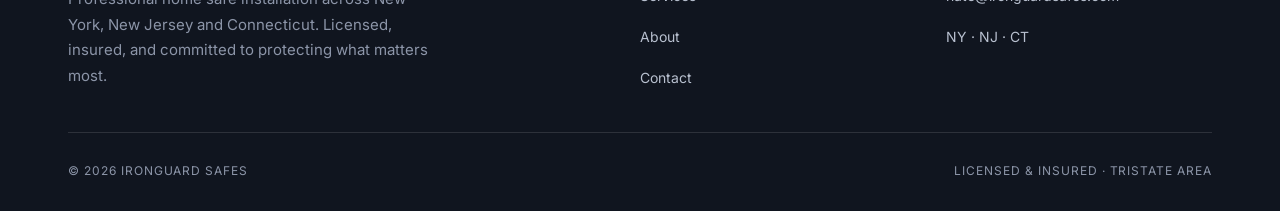
==== commit da40e25c: "Remove 'sized, placed and anchored' language from Shul Safes copy Trimmed Shul Safes description on " ====
--- a/index.html
+++ b/index.html
@@ -62,7 +62,7 @@
         <article class="card reveal">
           <div class="card__media"><svg viewBox="0 0 24 24"><path d="M12 2 4 5v6c0 5 3.4 9.7 8 11 4.6-1.3 8-6 8-11V5l-8-3zm0 3.2 2.1 4.4 4.7.4-3.6 3.1 1.1 4.7L12 15.3 7.7 17.8l1.1-4.7-3.6-3.1 4.7-.4L12 5.2z"/></svg></div>
           <div class="card__bar"></div>
-          <div class="card__body"><h3>Shul Safes</h3><p>Secure storage for synagogues and community institutions — sized, placed and anchored for the space.</p><a class="card__more" href="services.html#shul">Learn more <svg viewBox="0 0 24 24"><path d="M4 11v2h12l-5.5 5.5L12 20l8-8-8-8-1.5 1.5L16 11z"/></svg></a></div>
+          <div class="card__body"><h3>Shul Safes</h3><p>Secure storage for synagogues and community institutions.</p><a class="card__more" href="services.html#shul">Learn more <svg viewBox="0 0 24 24"><path d="M4 11v2h12l-5.5 5.5L12 20l8-8-8-8-1.5 1.5L16 11z"/></svg></a></div>
         </article>
         <article class="card reveal">
           <div class="card__media"><svg viewBox="0 0 24 24"><path d="M4 3a2 2 0 0 0-2 2v14a2 2 0 0 0 2 2h16a2 2 0 0 0 2-2V5a2 2 0 0 0-2-2H4zm14 16H6V5h12v14zm-6-3a3 3 0 1 0 0-6 3 3 0 0 0 0 6zm0-2a1 1 0 1 1 0-2 1 1 0 0 1 0 2z"/></svg></div>
